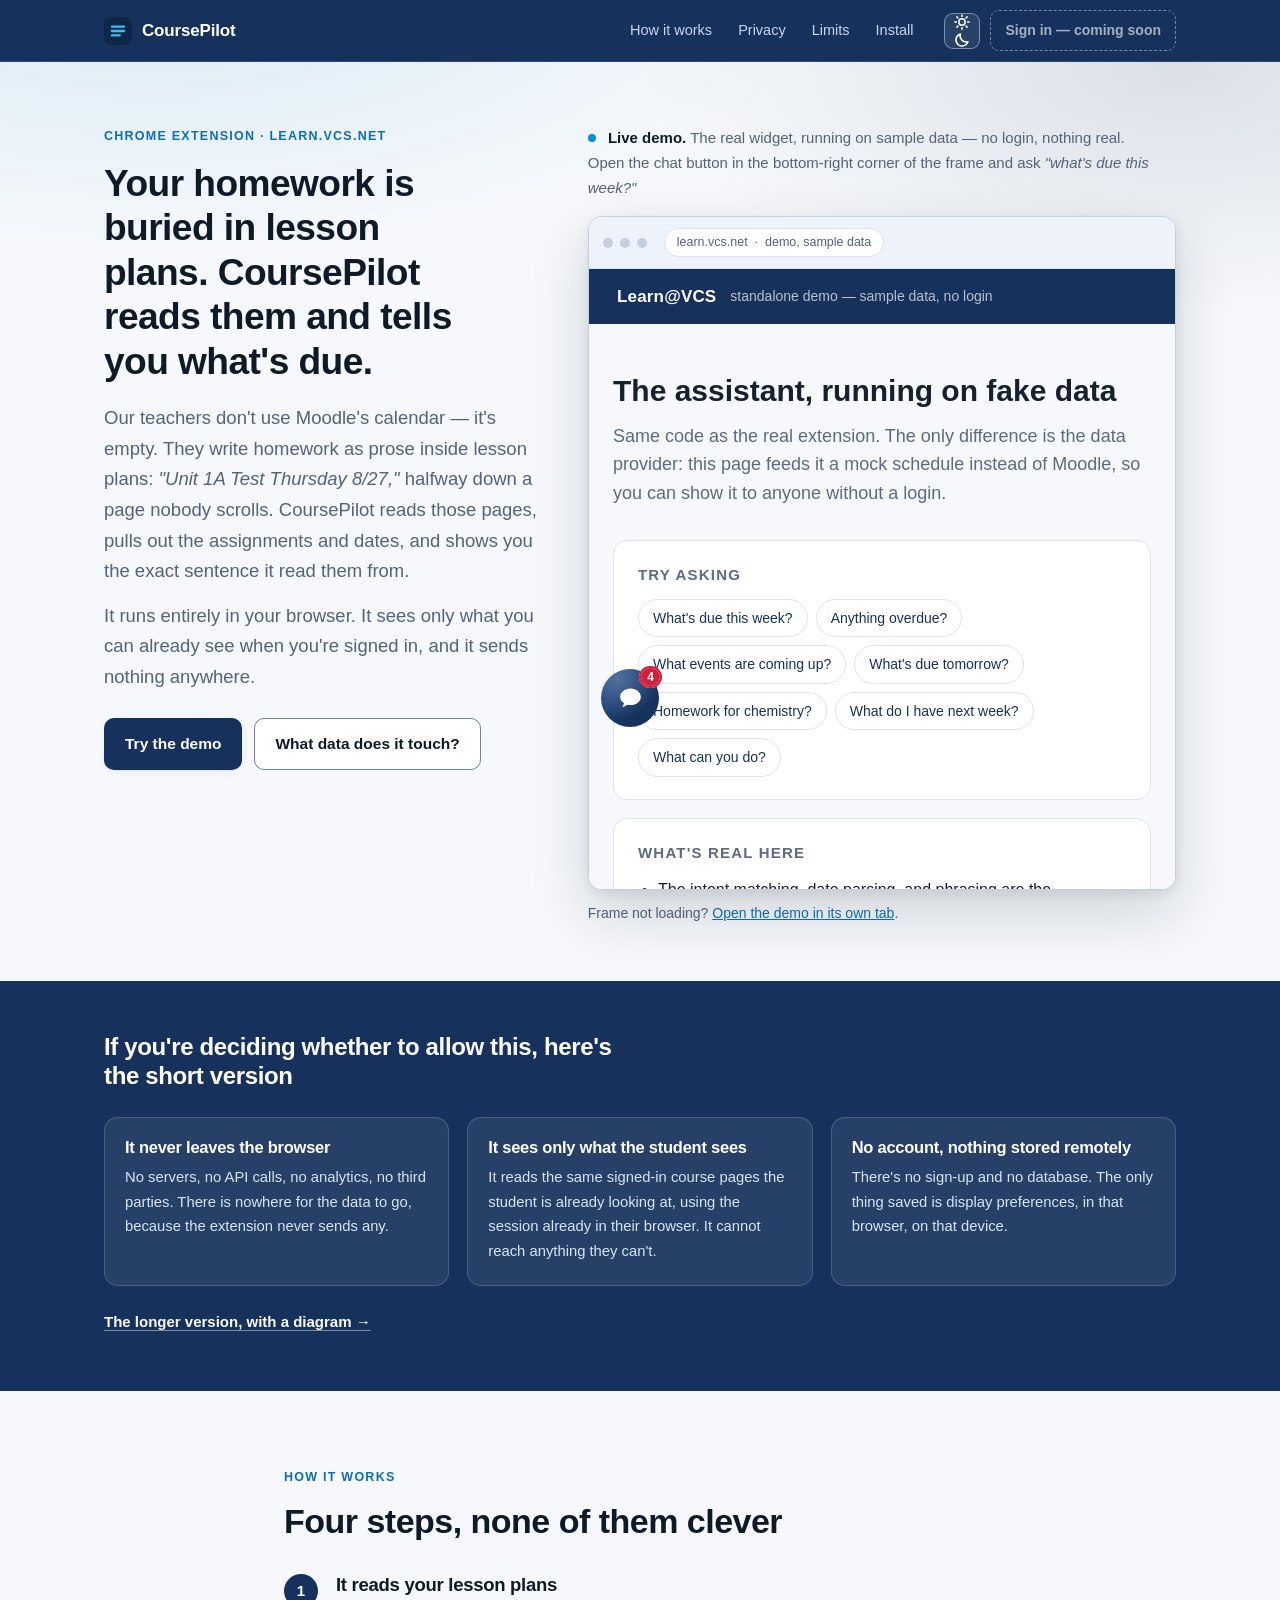
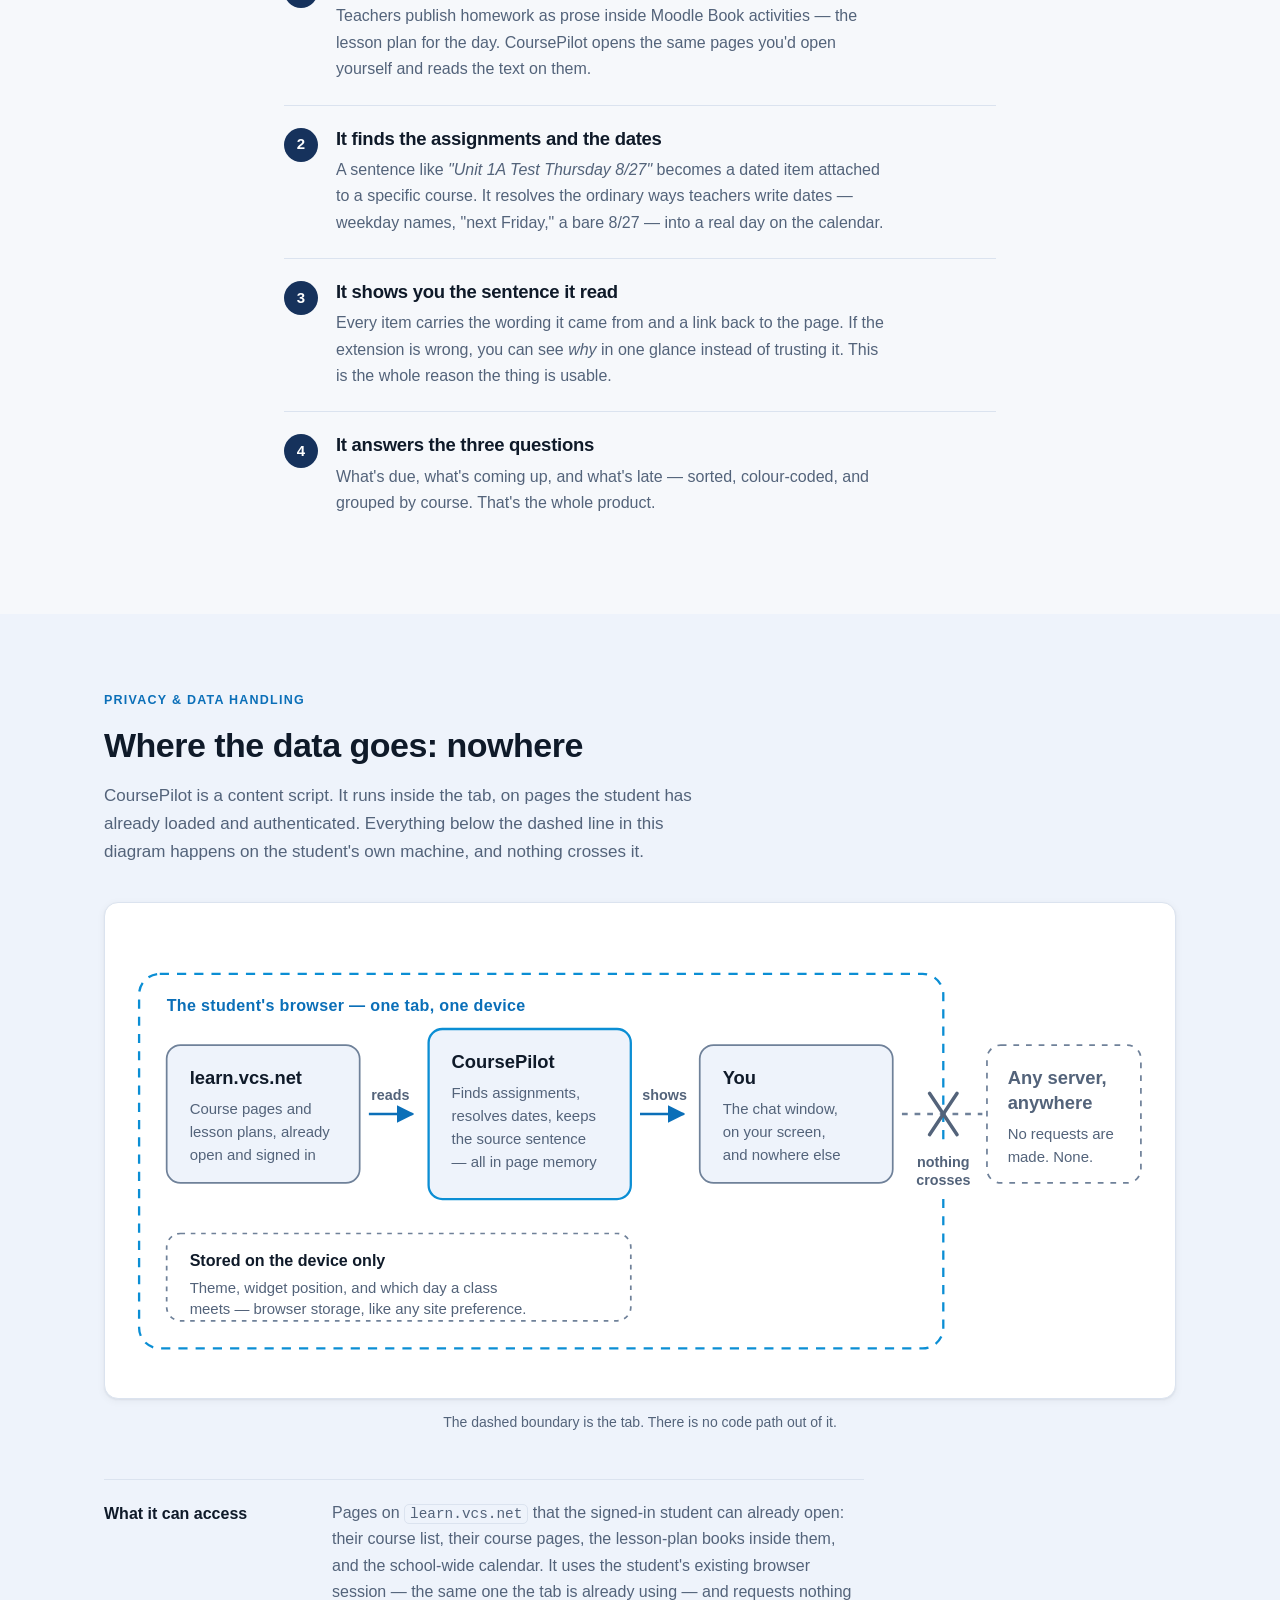
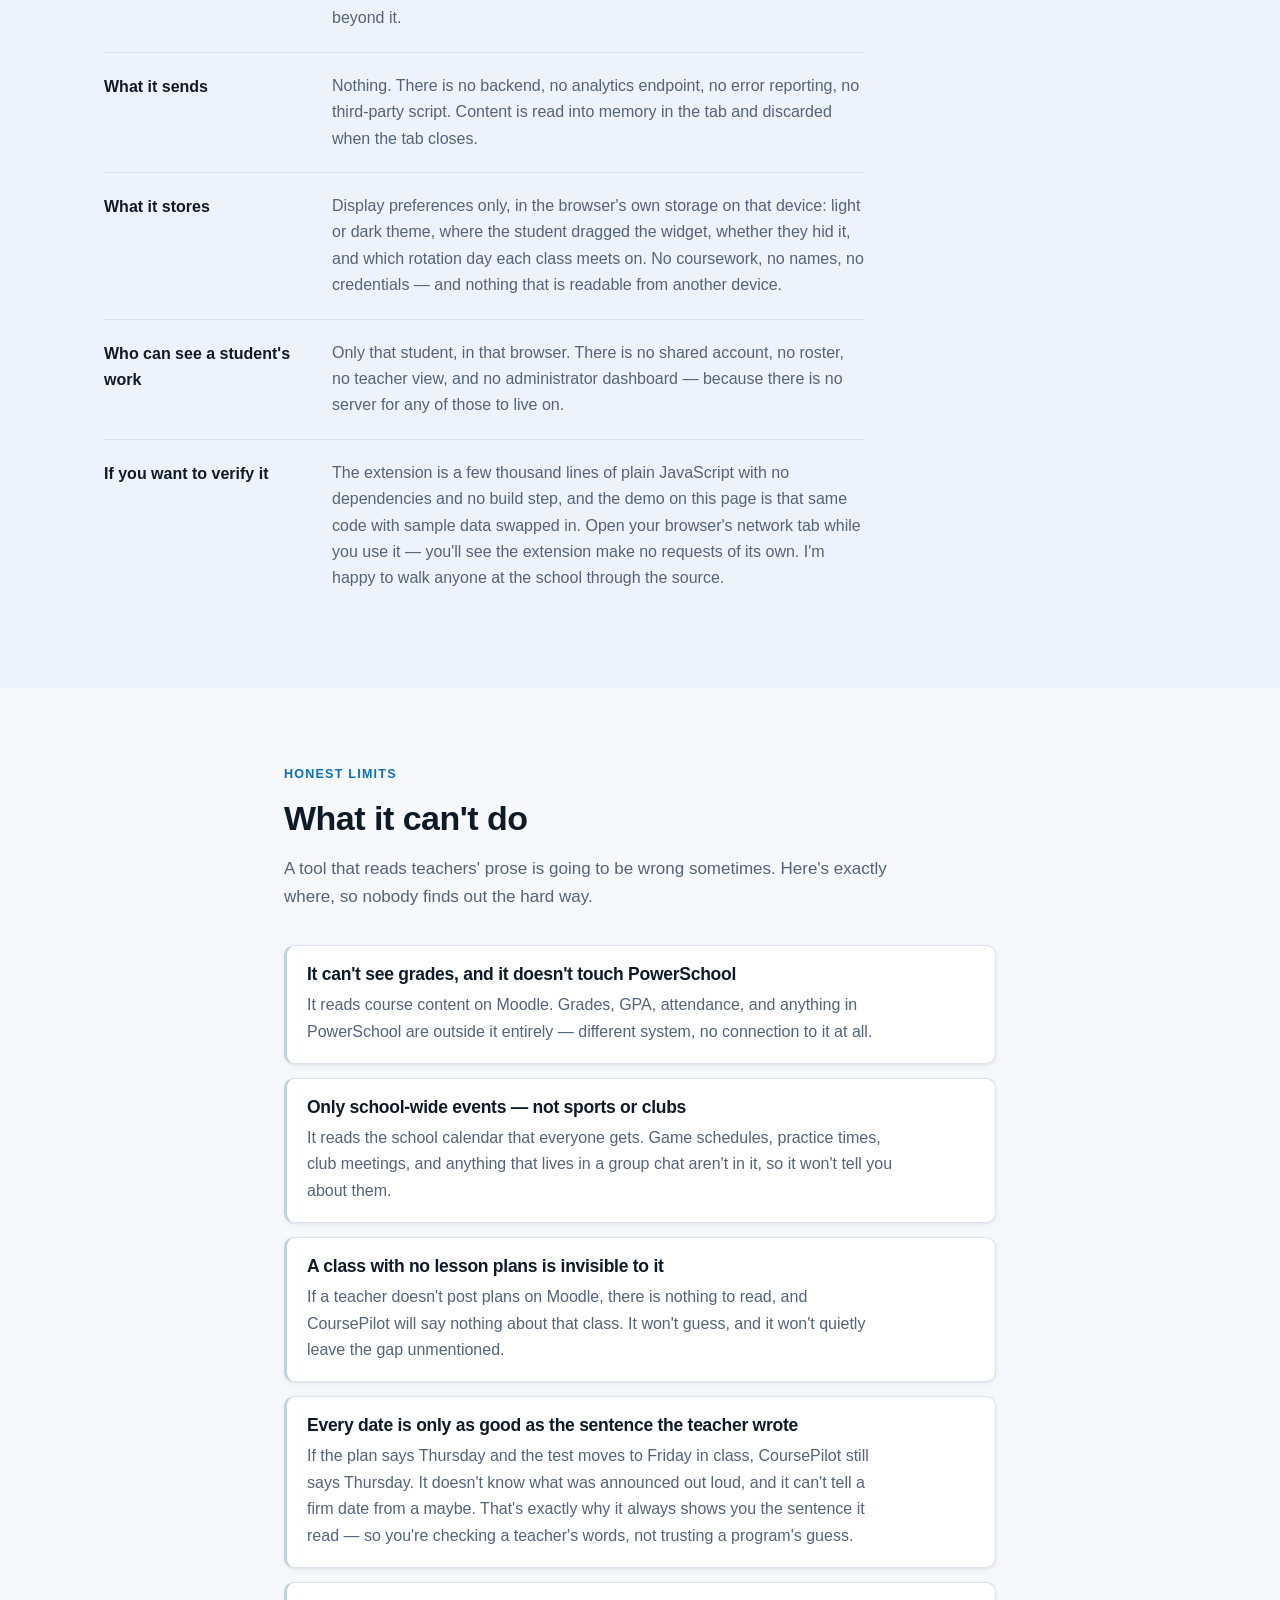
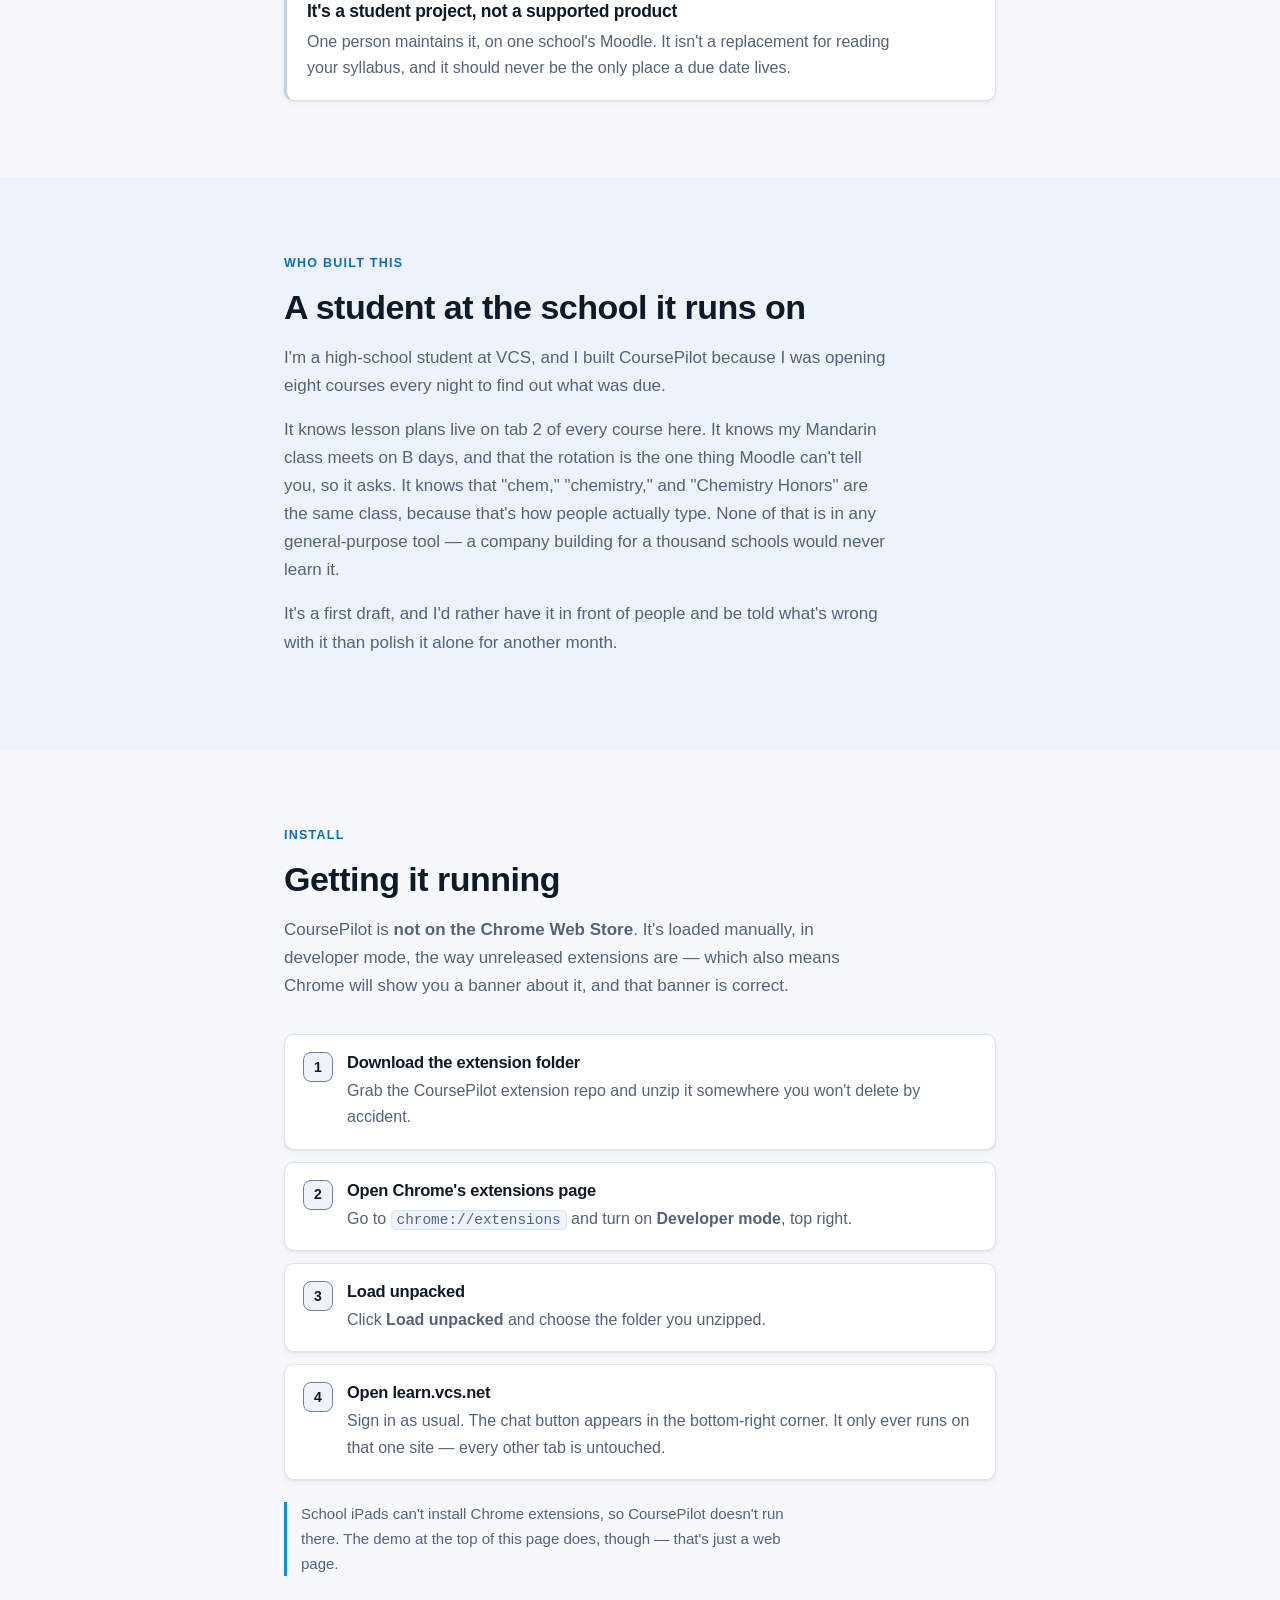
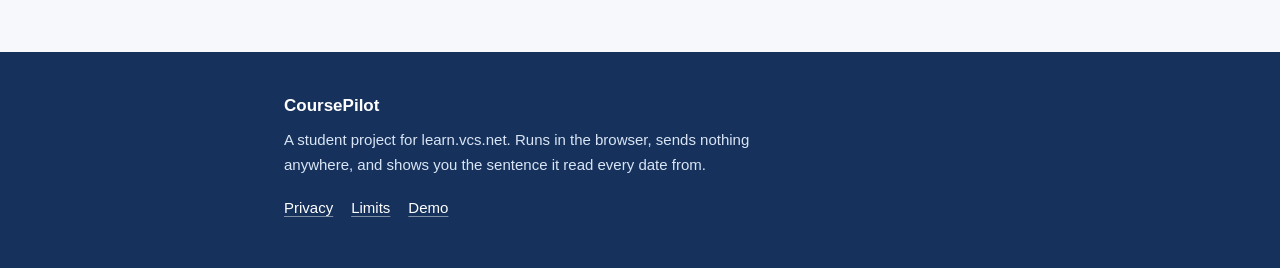
==== index.html @ cdad7131 "First draft of the CoursePilot site Single static page at the repo root so GitHub Pages serves it by" ====
<!DOCTYPE html>
<html lang="en">
<head>
<meta charset="utf-8">
<meta name="viewport" content="width=device-width, initial-scale=1">
<title>CoursePilot — what's due, read from your teachers' lesson plans</title>
<meta name="description" content="A Chrome extension that reads Moodle lesson plans on learn.vcs.net and tells you what's due, what's coming up, and what's late. Runs entirely in your browser.">
<meta name="color-scheme" content="light dark">
<link rel="stylesheet" href="styles.css">
<link rel="icon" href="data:image/svg+xml,<svg xmlns='http://www.w3.org/2000/svg' viewBox='0 0 32 32'><rect width='32' height='32' rx='7' fill='%2316325c'/><path d='M9 11h14M9 16h14M9 21h9' stroke='%230b8ed4' stroke-width='2.6' stroke-linecap='round'/></svg>">
<script>
  /* Runs before first paint: applies the saved theme so there is no flash, and
     marks the document as scripted so scroll-reveal can start hidden. Without
     JS every section is visible from the start — the reveal is decoration. */
  (function () {
    var el = document.documentElement;
    el.classList.add('js');
    try {
      var saved = localStorage.getItem('coursepilot-site:theme');
      if (saved === 'light' || saved === 'dark') el.setAttribute('data-theme', saved);

      /* The demo iframe shares this origin, so it shares this localStorage. The
         widget saves where its launcher sits the first time it mounts — and if
         it ever mounts in a frame that has not been laid out yet, it saves a
         position pinned to the wrong corner and restores it on every later
         visit. Clearing the key here means the demo always opens in its default
         corner. A visitor's demo preferences are not worth keeping; a demo that
         silently looks broken forever is worth preventing.
         (Key: see widget-prefs.js in the extension repo.) */
      localStorage.removeItem('vcs-assistant:widget');
    } catch (e) { /* private browsing: fall through to the OS preference */ }
  })();
</script>
</head>
<body>

<a class="skip-link" href="#main">Skip to content</a>

<header class="site-header">
  <div class="bar">
    <a class="wordmark" href="#main">
      <span class="wordmark-mark" aria-hidden="true">
        <svg viewBox="0 0 32 32" width="28" height="28" focusable="false"><rect width="32" height="32" rx="7" fill="#0f2647"/><path d="M9 11h14M9 16h14M9 21h9" stroke="#38bdf8" stroke-width="2.6" stroke-linecap="round"/></svg>
      </span>
      <span class="wordmark-text">CoursePilot</span>
    </a>

    <nav class="site-nav" aria-label="Sections">
      <a href="#how">How it works</a>
      <a href="#privacy">Privacy</a>
      <a href="#limits">Limits</a>
      <a href="#get">Install</a>
    </nav>

    <div class="bar-actions">
      <button type="button" id="theme-toggle" class="icon-button" aria-pressed="false">
        <span class="icon-button-glyph" aria-hidden="true">
          <svg class="glyph-sun" viewBox="0 0 24 24" width="18" height="18" fill="none" stroke="currentColor" stroke-width="2" stroke-linecap="round" focusable="false"><circle cx="12" cy="12" r="4.2"/><path d="M12 2.5v2M12 19.5v2M2.5 12h2M19.5 12h2M5.2 5.2l1.4 1.4M17.4 17.4l1.4 1.4M18.8 5.2l-1.4 1.4M6.6 17.4l-1.4 1.4"/></svg>
          <svg class="glyph-moon" viewBox="0 0 24 24" width="18" height="18" fill="none" stroke="currentColor" stroke-width="2" stroke-linecap="round" stroke-linejoin="round" focusable="false"><path d="M20 14.2A8.2 8.2 0 0 1 9.8 4a8.2 8.2 0 1 0 10.2 10.2Z"/></svg>
        </span>
        <span class="visually-hidden" id="theme-toggle-label">Switch to dark theme</span>
      </button>

      <span class="signin-wrap">
        <button type="button" class="signin" disabled aria-describedby="signin-note">Sign in — coming soon</button>
        <span class="signin-note" id="signin-note">There are no accounts. CoursePilot works without one.</span>
      </span>
    </div>
  </div>
</header>

<main id="main">

  <!-- ============================ HERO ============================ -->
  <section class="hero">
    <div class="shell hero-grid">
      <div class="hero-copy">
        <p class="eyebrow">Chrome extension · learn.vcs.net</p>
        <h1>Your homework is buried in lesson plans. CoursePilot reads them and tells you what's due.</h1>
        <p class="lede">
          Our teachers don't use Moodle's calendar — it's empty. They write homework as
          prose inside lesson plans: <em>"Unit 1A Test Thursday 8/27,"</em> halfway down a page
          nobody scrolls. CoursePilot reads those pages, pulls out the assignments and dates,
          and shows you the exact sentence it read them from.
        </p>
        <p class="lede lede-tight">
          It runs entirely in your browser. It sees only what you can already see when you're
          signed in, and it sends nothing anywhere.
        </p>
        <p class="hero-actions">
          <a class="button button-primary" href="#demo">Try the demo</a>
          <a class="button button-quiet" href="#privacy">What data does it touch?</a>
        </p>
      </div>

      <!-- ---------------------- LIVE DEMO ---------------------- -->
      <figure class="demo" id="demo">
        <figcaption class="demo-caption">
          <span class="live-dot" aria-hidden="true"></span>
          <strong>Live demo.</strong> The real widget, running on sample data — no login, nothing real.
          Open the chat button in the bottom-right corner of the frame and ask
          <em>"what's due this week?"</em>
        </figcaption>

        <div class="browser">
          <div class="browser-chrome" aria-hidden="true">
            <span class="dot"></span><span class="dot"></span><span class="dot"></span>
            <span class="browser-url">learn.vcs.net &nbsp;·&nbsp; demo, sample data</span>
          </div>
          <!-- width/height are deliberate: the widget inside measures its
               viewport the moment it mounts and remembers the answer, so the
               frame must have a real box from the very first layout. main.js
               checks afterwards that it landed correctly, and reloads the frame
               once if it did not. -->
          <iframe
            class="browser-view"
            src="demo.html"
            width="820" height="620"
            title="CoursePilot live demo — the assistant running on sample data"></iframe>
        </div>

        <p class="demo-fallback">
          Frame not loading? <a href="demo.html">Open the demo in its own tab</a>.
        </p>
      </figure>
    </div>
  </section>

  <!-- ==================== THE IT ANSWER, UP FRONT ==================== -->
  <section class="strip" aria-labelledby="strip-title">
    <div class="shell">
      <h2 class="strip-title" id="strip-title">If you're deciding whether to allow this, here's the short version</h2>
      <ul class="strip-grid">
        <li class="reveal">
          <h3>It never leaves the browser</h3>
          <p>No servers, no API calls, no analytics, no third parties. There is nowhere for the data to go, because the extension never sends any.</p>
        </li>
        <li class="reveal">
          <h3>It sees only what the student sees</h3>
          <p>It reads the same signed-in course pages the student is already looking at, using the session already in their browser. It cannot reach anything they can't.</p>
        </li>
        <li class="reveal">
          <h3>No account, nothing stored remotely</h3>
          <p>There's no sign-up and no database. The only thing saved is display preferences, in that browser, on that device.</p>
        </li>
      </ul>
      <p class="strip-more"><a href="#privacy">The longer version, with a diagram →</a></p>
    </div>
  </section>

  <!-- ========================= HOW IT WORKS ========================= -->
  <section id="how" class="section" aria-labelledby="how-title">
    <div class="shell shell-narrow">
      <p class="eyebrow">How it works</p>
      <h2 id="how-title">Four steps, none of them clever</h2>

      <ol class="steps">
        <li class="step reveal">
          <span class="step-num" aria-hidden="true">1</span>
          <div class="step-body">
            <h3>It reads your lesson plans</h3>
            <p>
              Teachers publish homework as prose inside Moodle Book activities — the lesson
              plan for the day. CoursePilot opens the same pages you'd open yourself and reads
              the text on them.
            </p>
          </div>
        </li>
        <li class="step reveal">
          <span class="step-num" aria-hidden="true">2</span>
          <div class="step-body">
            <h3>It finds the assignments and the dates</h3>
            <p>
              A sentence like <em>"Unit 1A Test Thursday 8/27"</em> becomes a dated item attached to a
              specific course. It resolves the ordinary ways teachers write dates — weekday names,
              "next Friday," a bare 8/27 — into a real day on the calendar.
            </p>
          </div>
        </li>
        <li class="step reveal">
          <span class="step-num" aria-hidden="true">3</span>
          <div class="step-body">
            <h3>It shows you the sentence it read</h3>
            <p>
              Every item carries the wording it came from and a link back to the page. If the
              extension is wrong, you can see <em>why</em> in one glance instead of trusting it.
              This is the whole reason the thing is usable.
            </p>
          </div>
        </li>
        <li class="step reveal">
          <span class="step-num" aria-hidden="true">4</span>
          <div class="step-body">
            <h3>It answers the three questions</h3>
            <p>
              What's due, what's coming up, and what's late — sorted, colour-coded, and grouped
              by course. That's the whole product.
            </p>
          </div>
        </li>
      </ol>
    </div>
  </section>

  <!-- =========================== PRIVACY =========================== -->
  <section id="privacy" class="section section-alt" aria-labelledby="privacy-title">
    <div class="shell">
      <div class="section-head shell-narrow">
        <p class="eyebrow">Privacy &amp; data handling</p>
        <h2 id="privacy-title">Where the data goes: nowhere</h2>
        <p class="section-lede">
          CoursePilot is a content script. It runs inside the tab, on pages the student has
          already loaded and authenticated. Everything below the dashed line in this diagram
          happens on the student's own machine, and nothing crosses it.
        </p>
      </div>

      <figure class="diagram-figure">
        <div class="diagram-wrap">
          <svg class="diagram diagram-wide" viewBox="0 0 900 400" role="img" aria-labelledby="diagram-title diagram-desc">
            <title id="diagram-title">Data-flow diagram: all processing happens inside the browser</title>
            <desc id="diagram-desc">
              Inside a boundary labelled "the student's browser," three boxes connect left to
              right: the signed-in Moodle page at learn.vcs.net, then CoursePilot reading and
              parsing it, then the answer displayed on screen. A separate box outside the
              boundary, labelled "any server, anywhere," is unreachable — the arrow toward it is
              blocked where it would cross the boundary.
            </desc>

            <!-- the browser boundary: nothing crosses this -->
            <rect class="d-boundary" x="14" y="46" width="700" height="326" rx="18"/>
            <text class="d-boundary-label" x="38" y="78">The student's browser — one tab, one device</text>

            <!-- 1. the Moodle page -->
            <rect class="d-box" x="38" y="108" width="168" height="120" rx="12"/>
            <text class="d-box-title" x="58" y="142">learn.vcs.net</text>
            <text class="d-box-sub" x="58" y="168">Course pages and</text>
            <text class="d-box-sub" x="58" y="188">lesson plans, already</text>
            <text class="d-box-sub" x="58" y="208">open and signed in</text>

            <path class="d-arrow" d="M214 168 H 252" marker-end="url(#cp-arrow)"/>
            <text class="d-edge" x="216" y="156">reads</text>

            <!-- 2. the extension -->
            <rect class="d-box d-box-accent" x="266" y="94" width="176" height="148" rx="12"/>
            <text class="d-box-title" x="286" y="128">CoursePilot</text>
            <text class="d-box-sub" x="286" y="154">Finds assignments,</text>
            <text class="d-box-sub" x="286" y="174">resolves dates, keeps</text>
            <text class="d-box-sub" x="286" y="194">the source sentence</text>
            <text class="d-box-sub" x="286" y="214">— all in page memory</text>

            <path class="d-arrow" d="M450 168 H 488" marker-end="url(#cp-arrow)"/>
            <text class="d-edge" x="452" y="156">shows</text>

            <!-- 3. the student -->
            <rect class="d-box" x="502" y="108" width="168" height="120" rx="12"/>
            <text class="d-box-title" x="522" y="142">You</text>
            <text class="d-box-sub" x="522" y="168">The chat window,</text>
            <text class="d-box-sub" x="522" y="188">on your screen,</text>
            <text class="d-box-sub" x="522" y="208">and nowhere else</text>

            <!-- what is kept, and where -->
            <rect class="d-note" x="38" y="272" width="404" height="76" rx="12"/>
            <text class="d-note-title" x="58" y="300">Stored on the device only</text>
            <text class="d-box-sub" x="58" y="324">Theme, widget position, and which day a class</text>
            <text class="d-box-sub" x="58" y="342">meets — browser storage, like any site preference.</text>

            <!-- the crossing that never happens -->
            <path class="d-arrow-dead" d="M678 168 H 748"/>
            <g class="d-block">
              <line x1="702" y1="150" x2="726" y2="186"/>
              <line x1="726" y1="150" x2="702" y2="186"/>
            </g>
            <!-- a plate so the label is not read through the boundary line -->
            <rect class="d-label-plate" x="678" y="196" width="72" height="42" rx="7"/>
            <text class="d-edge d-edge-dead" x="714" y="214" text-anchor="middle">nothing</text>
            <text class="d-edge d-edge-dead" x="714" y="230" text-anchor="middle">crosses</text>

            <!-- 4. the server that does not exist -->
            <rect class="d-box d-box-ghost" x="752" y="108" width="134" height="120" rx="12"/>
            <text class="d-box-title d-ghost-text" x="770" y="142">Any server,</text>
            <text class="d-box-title d-ghost-text" x="770" y="164">anywhere</text>
            <text class="d-box-sub d-ghost-text" x="770" y="190">No requests are</text>
            <text class="d-box-sub d-ghost-text" x="770" y="210">made. None.</text>

            <defs>
              <marker id="cp-arrow" viewBox="0 0 10 10" refX="9" refY="5" markerWidth="7" markerHeight="7" orient="auto-start-reverse">
                <path class="d-arrowhead" d="M0 0 L10 5 L0 10 z"/>
              </marker>
            </defs>
          </svg>

          <!-- Same picture, stacked, for narrow screens. A diagram that has to
               be scrolled sideways is a diagram whose point ("nothing crosses")
               is off the edge of the phone, which defeats the whole section. -->
          <svg class="diagram diagram-tall" viewBox="0 0 380 660" role="img" aria-labelledby="diagram-t-title diagram-t-desc">
            <title id="diagram-t-title">Data-flow diagram: all processing happens inside the browser</title>
            <desc id="diagram-t-desc">
              Inside a boundary labelled "the student's browser," three boxes stack top to
              bottom: the signed-in Moodle page at learn.vcs.net, then CoursePilot reading and
              parsing it, then the answer displayed on screen. A separate box below the
              boundary, labelled "any server, anywhere," is unreachable — the arrow toward it is
              blocked where it would cross the boundary.
            </desc>

            <rect class="d-boundary" x="8" y="30" width="364" height="486" rx="18"/>
            <text class="d-boundary-label d-boundary-label-sm" x="26" y="54">The student's browser — one tab, one device</text>

            <rect class="d-box" x="26" y="72" width="328" height="86" rx="12"/>
            <text class="d-box-title" x="44" y="100">learn.vcs.net</text>
            <text class="d-box-sub" x="44" y="122">Course pages and lesson plans,</text>
            <text class="d-box-sub" x="44" y="140">already open and signed in</text>

            <path class="d-arrow" d="M190 158 V 182" marker-end="url(#cp-arrow-t)"/>
            <text class="d-edge" x="202" y="177">reads</text>

            <rect class="d-box d-box-accent" x="26" y="190" width="328" height="104" rx="12"/>
            <text class="d-box-title" x="44" y="218">CoursePilot</text>
            <text class="d-box-sub" x="44" y="240">Finds assignments, resolves dates,</text>
            <text class="d-box-sub" x="44" y="258">keeps the source sentence</text>
            <text class="d-box-sub" x="44" y="276">— all in page memory</text>

            <path class="d-arrow" d="M190 294 V 318" marker-end="url(#cp-arrow-t)"/>
            <text class="d-edge" x="202" y="313">shows</text>

            <rect class="d-box" x="26" y="326" width="328" height="86" rx="12"/>
            <text class="d-box-title" x="44" y="354">You</text>
            <text class="d-box-sub" x="44" y="376">The chat window, on your screen,</text>
            <text class="d-box-sub" x="44" y="394">and nowhere else</text>

            <rect class="d-note" x="26" y="424" width="328" height="76" rx="12"/>
            <text class="d-note-title" x="44" y="450">Stored on the device only</text>
            <text class="d-box-sub" x="44" y="472">Theme, widget position, and which day a</text>
            <text class="d-box-sub" x="44" y="490">class meets — browser storage only.</text>

            <path class="d-arrow-dead" d="M190 516 V 556"/>
            <g class="d-block">
              <line x1="176" y1="520" x2="204" y2="548"/>
              <line x1="204" y1="520" x2="176" y2="548"/>
            </g>
            <rect class="d-label-plate" x="208" y="514" width="70" height="40" rx="7"/>
            <text class="d-edge d-edge-dead" x="216" y="530">nothing</text>
            <text class="d-edge d-edge-dead" x="216" y="546">crosses</text>

            <rect class="d-box d-box-ghost" x="26" y="566" width="328" height="76" rx="12"/>
            <text class="d-box-title d-ghost-text" x="44" y="594">Any server, anywhere</text>
            <text class="d-box-sub d-ghost-text" x="44" y="616">No requests are made. None.</text>

            <defs>
              <marker id="cp-arrow-t" viewBox="0 0 10 10" refX="9" refY="5" markerWidth="7" markerHeight="7" orient="auto-start-reverse">
                <path class="d-arrowhead" d="M0 0 L10 5 L0 10 z"/>
              </marker>
            </defs>
          </svg>
        </div>
        <figcaption>The dashed boundary is the tab. There is no code path out of it.</figcaption>
      </figure>

      <div class="facts shell-narrow">
        <dl class="fact-list">
          <div class="fact reveal">
            <dt>What it can access</dt>
            <dd>
              Pages on <code>learn.vcs.net</code> that the signed-in student can already open:
              their course list, their course pages, the lesson-plan books inside them, and the
              school-wide calendar. It uses the student's existing browser session — the same one
              the tab is already using — and requests nothing beyond it.
            </dd>
          </div>
          <div class="fact reveal">
            <dt>What it sends</dt>
            <dd>
              Nothing. There is no backend, no analytics endpoint, no error reporting, no
              third-party script. Content is read into memory in the tab and discarded when the
              tab closes.
            </dd>
          </div>
          <div class="fact reveal">
            <dt>What it stores</dt>
            <dd>
              Display preferences only, in the browser's own storage on that device: light or dark
              theme, where the student dragged the widget, whether they hid it, and which rotation
              day each class meets on. No coursework, no names, no credentials — and nothing that
              is readable from another device.
            </dd>
          </div>
          <div class="fact reveal">
            <dt>Who can see a student's work</dt>
            <dd>
              Only that student, in that browser. There is no shared account, no roster, no
              teacher view, and no administrator dashboard — because there is no server for any of
              those to live on.
            </dd>
          </div>
          <div class="fact reveal">
            <dt>If you want to verify it</dt>
            <dd>
              The extension is a few thousand lines of plain JavaScript with no dependencies and no
              build step, and the demo on this page is that same code with sample data swapped in.
              Open your browser's network tab while you use it — you'll see the extension make no
              requests of its own. I'm happy to walk anyone at the school through the source.
            </dd>
          </div>
        </dl>
      </div>
    </div>
  </section>

  <!-- ======================== WHAT IT CAN'T DO ======================== -->
  <section id="limits" class="section" aria-labelledby="limits-title">
    <div class="shell shell-narrow">
      <p class="eyebrow">Honest limits</p>
      <h2 id="limits-title">What it can't do</h2>
      <p class="section-lede">
        A tool that reads teachers' prose is going to be wrong sometimes. Here's exactly where,
        so nobody finds out the hard way.
      </p>

      <ul class="limits">
        <li class="reveal">
          <h3>It can't see grades, and it doesn't touch PowerSchool</h3>
          <p>
            It reads course content on Moodle. Grades, GPA, attendance, and anything in
            PowerSchool are outside it entirely — different system, no connection to it at all.
          </p>
        </li>
        <li class="reveal">
          <h3>Only school-wide events — not sports or clubs</h3>
          <p>
            It reads the school calendar that everyone gets. Game schedules, practice times, club
            meetings, and anything that lives in a group chat aren't in it, so it won't tell you
            about them.
          </p>
        </li>
        <li class="reveal">
          <h3>A class with no lesson plans is invisible to it</h3>
          <p>
            If a teacher doesn't post plans on Moodle, there is nothing to read, and CoursePilot
            will say nothing about that class. It won't guess, and it won't quietly leave the gap
            unmentioned.
          </p>
        </li>
        <li class="reveal limits-key">
          <h3>Every date is only as good as the sentence the teacher wrote</h3>
          <p>
            If the plan says Thursday and the test moves to Friday in class, CoursePilot still says
            Thursday. It doesn't know what was announced out loud, and it can't tell a firm date
            from a maybe. That's exactly why it always shows you the sentence it read — so you're
            checking a teacher's words, not trusting a program's guess.
          </p>
        </li>
        <li class="reveal">
          <h3>It's a student project, not a supported product</h3>
          <p>
            One person maintains it, on one school's Moodle. It isn't a replacement for reading
            your syllabus, and it should never be the only place a due date lives.
          </p>
        </li>
      </ul>
    </div>
  </section>

  <!-- ======================== BUILT BY A STUDENT ======================== -->
  <section id="who" class="section section-alt" aria-labelledby="who-title">
    <div class="shell shell-narrow">
      <p class="eyebrow">Who built this</p>
      <h2 id="who-title">A student at the school it runs on</h2>
      <p class="who-body">
        I'm a high-school student at VCS, and I built CoursePilot because I was opening eight
        courses every night to find out what was due.
      </p>
      <p class="who-body">
        It knows lesson plans live on tab 2 of every course here. It knows my Mandarin class meets
        on B days, and that the rotation is the one thing Moodle can't tell you, so it asks. It
        knows that "chem," "chemistry," and "Chemistry Honors" are the same class, because that's
        how people actually type. None of that is in any general-purpose tool — a company building
        for a thousand schools would never learn it.
      </p>
      <p class="who-body">
        It's a first draft, and I'd rather have it in front of people and be told what's wrong with
        it than polish it alone for another month.
      </p>
    </div>
  </section>

  <!-- ============================= GET IT ============================= -->
  <section id="get" class="section" aria-labelledby="get-title">
    <div class="shell shell-narrow">
      <p class="eyebrow">Install</p>
      <h2 id="get-title">Getting it running</h2>
      <p class="section-lede">
        CoursePilot is <strong>not on the Chrome Web Store</strong>. It's loaded manually, in
        developer mode, the way unreleased extensions are — which also means Chrome will show you a
        banner about it, and that banner is correct.
      </p>

      <ol class="install">
        <li class="reveal">
          <h3>Download the extension folder</h3>
          <!-- TODO: point this at the real extension repo once it's public. -->
          <p>Grab the CoursePilot extension repo and unzip it somewhere you won't delete by accident.</p>
        </li>
        <li class="reveal">
          <h3>Open Chrome's extensions page</h3>
          <p>Go to <code>chrome://extensions</code> and turn on <strong>Developer mode</strong>, top right.</p>
        </li>
        <li class="reveal">
          <h3>Load unpacked</h3>
          <p>Click <strong>Load unpacked</strong> and choose the folder you unzipped.</p>
        </li>
        <li class="reveal">
          <h3>Open learn.vcs.net</h3>
          <p>
            Sign in as usual. The chat button appears in the bottom-right corner. It only ever runs
            on that one site — every other tab is untouched.
          </p>
        </li>
      </ol>

      <p class="install-note">
        School iPads can't install Chrome extensions, so CoursePilot doesn't run there. The demo at
        the top of this page does, though — that's just a web page.
      </p>
    </div>
  </section>

</main>

<footer class="site-footer">
  <div class="shell shell-narrow">
    <p class="footer-brand">CoursePilot</p>
    <p>
      A student project for learn.vcs.net. Runs in the browser, sends nothing anywhere, and shows
      you the sentence it read every date from.
    </p>
    <p class="footer-links">
      <a href="#privacy">Privacy</a>
      <a href="#limits">Limits</a>
      <a href="demo.html">Demo</a>
    </p>
  </div>
</footer>

<script src="main.js"></script>
</body>
</html>
---- styles.css ----
/* ==========================================================================
   CoursePilot — site styles

   The palette is lifted from the extension itself (src/styles.js) so the site
   and the widget in the demo frame read as one product. If you change a colour
   in the extension, change it here too.

   Light is the base :root block. Dark is defined twice, deliberately:
     - @media (prefers-color-scheme: dark) with :root:not([data-theme="light"])
       covers visitors who never touch the toggle;
     - :root[data-theme="dark"] covers the explicit choice and beats the media
       query in both directions.
   Every colour has a value in the base block, so nothing is defined only
   inside a media query.
   ========================================================================== */

:root {
  /* surfaces */
  --bg: #f6f8fb;
  --surface: #ffffff;
  --surface-2: #eef3fb;
  --border: #dbe3ef;
  --border-strong: #c3d0e2;
  --ui-edge: #6f8199;        /* boundaries that must clear 3:1 as UI */

  /* ink */
  --text: #0f1a29;
  --muted: #53637a;

  /* brand */
  --brand: #16325c;          /* header + deep fills, identical in both themes */
  --brand-2: #24508f;
  --accent: #0b8ed4;         /* fills, rules, dots — never small text */
  --accent-ink: #0b6fb8;     /* accent used AS text; must clear 4.5:1 */
  --on-brand: #ffffff;
  --on-brand-muted: #c5d6ef; /* nav links on the navy bar */

  --focus: #0b6fb8;
  --shadow-1: 0 1px 2px rgba(15, 26, 41, .06), 0 2px 8px rgba(15, 26, 41, .05);
  --shadow-2: 0 8px 24px rgba(15, 26, 41, .10), 0 2px 6px rgba(15, 26, 41, .06);
  --shadow-3: 0 24px 60px rgba(15, 26, 41, .16), 0 4px 12px rgba(15, 26, 41, .08);

  --radius: 14px;
  --radius-sm: 10px;
  --shell: 1120px;
  --shell-narrow: 760px;
}

@media (prefers-color-scheme: dark) {
  :root:not([data-theme="light"]) {
    --bg: #0f1621;
    --surface: #18212f;
    --surface-2: #1d2839;
    --border: #2b3849;
    --border-strong: #3b4a5f;
    --ui-edge: #6b7f9b;

    --text: #e9f0f9;
    --muted: #a2b4ca;

    --brand: #16325c;
    --brand-2: #25539a;
    --accent: #38bdf8;
    --accent-ink: #7cc5f8;
    --on-brand: #ffffff;
    --on-brand-muted: #c5d6ef;

    --focus: #5cc2ff;
    --shadow-1: 0 1px 2px rgba(0, 0, 0, .34), 0 2px 8px rgba(0, 0, 0, .28);
    --shadow-2: 0 8px 24px rgba(0, 0, 0, .44), 0 2px 6px rgba(0, 0, 0, .34);
    --shadow-3: 0 24px 60px rgba(0, 0, 0, .58), 0 4px 12px rgba(0, 0, 0, .40);
  }
}

:root[data-theme="dark"] {
  --bg: #0f1621;
  --surface: #18212f;
  --surface-2: #1d2839;
  --border: #2b3849;
  --border-strong: #3b4a5f;
  --ui-edge: #6b7f9b;

  --text: #e9f0f9;
  --muted: #a2b4ca;

  --brand: #16325c;
  --brand-2: #25539a;
  --accent: #38bdf8;
  --accent-ink: #7cc5f8;
  --on-brand: #ffffff;
  --on-brand-muted: #c5d6ef;

  --focus: #5cc2ff;
  --shadow-1: 0 1px 2px rgba(0, 0, 0, .34), 0 2px 8px rgba(0, 0, 0, .28);
  --shadow-2: 0 8px 24px rgba(0, 0, 0, .44), 0 2px 6px rgba(0, 0, 0, .34);
  --shadow-3: 0 24px 60px rgba(0, 0, 0, .58), 0 4px 12px rgba(0, 0, 0, .40);
}

/* --------------------------------------------------------------------------
   Base
   -------------------------------------------------------------------------- */

* { box-sizing: border-box; }

html {
  scroll-behavior: smooth;
  scroll-padding-top: 84px; /* the sticky header must not cover anchor targets */
  -webkit-text-size-adjust: 100%;
}

body {
  margin: 0;
  background: var(--bg);
  color: var(--text);
  font: 16px/1.65 -apple-system, BlinkMacSystemFont, "Segoe UI", Roboto, Helvetica, Arial, sans-serif;
  -webkit-font-smoothing: antialiased;
}

h1, h2, h3 { line-height: 1.2; letter-spacing: -0.015em; margin: 0; }
p { margin: 0; }
em { font-style: italic; }

a { color: var(--accent-ink); }
a:hover { color: var(--text); }

code {
  font-family: ui-monospace, SFMono-Regular, Menlo, Consolas, monospace;
  font-size: .9em;
  background: var(--surface-2);
  border: 1px solid var(--border);
  border-radius: 5px;
  padding: 1px 5px;
}

:focus-visible {
  outline: 3px solid var(--focus);
  outline-offset: 2px;
  border-radius: 4px;
}

/* On the navy surfaces the accent focus ring only reaches 2.4:1, so it is
   white there instead — the same thing the extension's own header does. */
.site-header :focus-visible,
.strip :focus-visible,
.site-footer :focus-visible {
  outline-color: #ffffff;
}

.visually-hidden {
  position: absolute;
  width: 1px; height: 1px;
  margin: -1px; padding: 0;
  overflow: hidden;
  clip: rect(0 0 0 0);
  clip-path: inset(50%);
  white-space: nowrap;
}

.skip-link {
  position: absolute;
  left: 12px; top: -60px;
  z-index: 60;
  background: var(--surface);
  color: var(--text);
  border: 1px solid var(--border-strong);
  border-radius: 8px;
  padding: 10px 16px;
  font-weight: 600;
  text-decoration: none;
  transition: top .15s ease;
}
.skip-link:focus { top: 12px; }

.shell {
  width: 100%;
  max-width: var(--shell);
  margin: 0 auto;
  padding: 0 24px;
}
.shell-narrow { max-width: var(--shell-narrow); }

/* --------------------------------------------------------------------------
   Header
   -------------------------------------------------------------------------- */

.site-header {
  position: sticky;
  top: 0;
  z-index: 40;
  background: var(--brand);
  color: var(--on-brand);
  border-bottom: 1px solid rgba(255, 255, 255, .10);
}

.bar {
  max-width: var(--shell);
  margin: 0 auto;
  padding: 10px 24px;
  display: flex;
  align-items: center;
  gap: 20px;
}

.wordmark {
  display: inline-flex;
  align-items: center;
  gap: 10px;
  color: var(--on-brand);
  text-decoration: none;
  font-weight: 700;
  font-size: 17px;
  letter-spacing: -0.01em;
  flex: 0 0 auto;
}
.wordmark:hover { color: var(--on-brand); }
.wordmark-mark { display: inline-flex; }
.wordmark-mark svg { display: block; border-radius: 7px; }

.site-nav {
  display: flex;
  gap: 4px;
  margin-left: auto;
  flex-wrap: wrap;
}
.site-nav a {
  color: var(--on-brand-muted);
  text-decoration: none;
  font-size: 14.5px;
  font-weight: 500;
  padding: 7px 11px;
  border-radius: 8px;
  transition: background-color .15s ease, color .15s ease;
}
.site-nav a:hover {
  color: var(--on-brand);
  background: rgba(255, 255, 255, .12);
}

.bar-actions { display: flex; align-items: center; gap: 10px; flex: 0 0 auto; }

.icon-button {
  display: inline-flex;
  align-items: center;
  justify-content: center;
  width: 36px; height: 36px;
  border-radius: 9px;
  border: 1px solid rgba(255, 255, 255, .42);
  background: rgba(255, 255, 255, .08);
  color: var(--on-brand);
  cursor: pointer;
  transition: background-color .15s ease, transform .15s ease;
}
.icon-button:hover { background: rgba(255, 255, 255, .18); }
.icon-button:active { transform: scale(.94); }
.icon-button svg { display: block; }
.glyph-moon { display: none; }
:root[data-theme="dark"] .glyph-sun { display: none; }
:root[data-theme="dark"] .glyph-moon { display: block; }
@media (prefers-color-scheme: dark) {
  :root:not([data-theme="light"]) .glyph-sun { display: none; }
  :root:not([data-theme="light"]) .glyph-moon { display: block; }
  :root[data-theme="light"] .glyph-sun { display: block; }
  :root[data-theme="light"] .glyph-moon { display: none; }
}

/* The placeholder. Visibly disabled on purpose: there is no auth to build. */
.signin-wrap { position: relative; display: inline-flex; }
.signin {
  font: inherit;
  font-size: 14px;
  font-weight: 600;
  padding: 8px 14px;
  border-radius: 9px;
  border: 1px dashed rgba(255, 255, 255, .42);
  background: transparent;
  color: rgba(255, 255, 255, .62);
  cursor: not-allowed;
  white-space: nowrap;
}
.signin-note {
  position: absolute;
  top: calc(100% + 8px);
  right: 0;
  width: max-content;
  max-width: 220px;
  background: var(--surface);
  color: var(--text);
  border: 1px solid var(--border-strong);
  border-radius: 8px;
  box-shadow: var(--shadow-2);
  padding: 8px 11px;
  font-size: 13px;
  line-height: 1.45;
  opacity: 0;
  visibility: hidden;
  transform: translateY(-4px);
  transition: opacity .15s ease, transform .15s ease, visibility .15s;
}
.signin:hover + .signin-note,
.signin:focus-visible + .signin-note,
.signin-wrap:hover .signin-note {
  opacity: 1;
  visibility: visible;
  transform: translateY(0);
}

@media (max-width: 900px) {
  .site-nav { display: none; }
  .bar-actions { margin-left: auto; }
}
@media (max-width: 460px) {
  .signin { font-size: 13px; padding: 8px 10px; }
  .wordmark-text { font-size: 16px; }
}

/* --------------------------------------------------------------------------
   Hero
   -------------------------------------------------------------------------- */

.hero {
  position: relative;
  padding: 64px 0 56px;
  background:
    radial-gradient(1100px 460px at 12% -10%, rgba(11, 142, 212, .13), transparent 62%),
    radial-gradient(900px 420px at 92% 0%, rgba(22, 50, 92, .12), transparent 60%);
}

.eyebrow {
  font-size: 12.5px;
  font-weight: 700;
  letter-spacing: .10em;
  text-transform: uppercase;
  color: var(--accent-ink);
  margin-bottom: 14px;
}

.hero h1 {
  font-size: clamp(29px, 4.2vw, 44px);
  max-width: 20ch;
  margin-bottom: 20px;
  text-wrap: balance;
}
.hero-copy { max-width: 720px; }

/* Wide screens put the demo beside the pitch instead of below it, so the
   widget's launcher is on screen without scrolling. */
@media (min-width: 1080px) {
  .hero-grid {
    display: grid;
    grid-template-columns: minmax(0, 0.86fr) minmax(0, 1.14fr);
    gap: 40px;
    align-items: start;
  }
  .hero h1 { font-size: clamp(30px, 2.9vw, 39px); max-width: 18ch; }
  .lede { font-size: 16.5px; }
  .hero-actions { margin-bottom: 0; }
  .demo-caption { font-size: 14.5px; }
}

.lede {
  font-size: clamp(16.5px, 1.6vw, 18.5px);
  color: var(--muted);
  max-width: 62ch;
  margin-bottom: 14px;
}
.lede-tight { margin-bottom: 26px; }

.hero-actions { display: flex; flex-wrap: wrap; gap: 12px; margin-bottom: 44px; }

.button {
  display: inline-flex;
  align-items: center;
  gap: 8px;
  font-size: 15.5px;
  font-weight: 600;
  text-decoration: none;
  padding: 12px 20px;
  border-radius: 10px;
  border: 1px solid transparent;
  transition: transform .15s ease, box-shadow .15s ease, background-color .15s ease;
}
.button-primary {
  background: var(--brand);
  color: #ffffff;
  box-shadow: var(--shadow-1);
}
.button-primary:hover {
  background: var(--brand-2);
  color: #ffffff;
  transform: translateY(-1px);
  box-shadow: var(--shadow-2);
}
.button-quiet {
  background: var(--surface);
  color: var(--text);
  border-color: var(--ui-edge);
}
.button-quiet:hover {
  color: var(--text);
  border-color: var(--accent);
  transform: translateY(-1px);
  box-shadow: var(--shadow-1);
}

/* ---- the demo frame ---- */

.demo { margin: 0; }

.demo-caption {
  display: block;
  color: var(--muted);
  font-size: 15px;
  max-width: 68ch;
  margin-bottom: 16px;
}
.demo-caption strong { color: var(--text); }

.live-dot {
  display: inline-block;
  width: 8px; height: 8px;
  border-radius: 50%;
  background: var(--accent);
  margin-right: 8px;
  vertical-align: 1px;
  box-shadow: 0 0 0 0 rgba(11, 142, 212, .55);
  animation: pulse 2.4s ease-out infinite;
}
@keyframes pulse {
  0%   { box-shadow: 0 0 0 0 rgba(11, 142, 212, .5); }
  70%  { box-shadow: 0 0 0 9px rgba(11, 142, 212, 0); }
  100% { box-shadow: 0 0 0 0 rgba(11, 142, 212, 0); }
}

.browser {
  position: relative;
  border: 1px solid var(--border-strong);
  border-radius: var(--radius);
  overflow: hidden;
  background: var(--surface);
  box-shadow: var(--shadow-3);
}

.browser-chrome {
  display: flex;
  align-items: center;
  gap: 7px;
  padding: 11px 14px;
  background: var(--surface-2);
  border-bottom: 1px solid var(--border);
}
.browser-chrome .dot {
  width: 10px; height: 10px;
  border-radius: 50%;
  background: var(--border-strong);
}
.browser-url {
  margin-left: 10px;
  font-size: 12.5px;
  color: var(--muted);
  background: var(--surface);
  border: 1px solid var(--border);
  border-radius: 999px;
  padding: 3px 12px;
  overflow: hidden;
  text-overflow: ellipsis;
  white-space: nowrap;
}

.browser-view {
  display: block;
  width: 100%;
  height: 620px;
  border: 0;
  background: #f6f8fb; /* the demo page's own background, so no flash */
}
@media (max-width: 760px) { .browser-view { height: 540px; } }
@media (max-width: 480px) { .browser-view { height: 470px; } }

.demo-fallback {
  margin-top: 12px;
  font-size: 14px;
  color: var(--muted);
}

/* --------------------------------------------------------------------------
   The IT strip
   -------------------------------------------------------------------------- */

.strip {
  padding: 52px 0 56px;
  background: var(--brand);
  color: #ffffff;
}
.strip-title {
  font-size: clamp(19px, 2.4vw, 24px);
  color: #ffffff;
  margin-bottom: 26px;
  max-width: 40ch;
}
.strip-grid {
  list-style: none;
  margin: 0;
  padding: 0;
  display: grid;
  gap: 18px;
  grid-template-columns: repeat(auto-fit, minmax(258px, 1fr));
}
.strip-grid li {
  background: rgba(255, 255, 255, .07);
  border: 1px solid rgba(255, 255, 255, .17);
  border-radius: var(--radius);
  padding: 20px 20px 22px;
}
.strip-grid h3 {
  font-size: 16.5px;
  color: #ffffff;
  margin-bottom: 8px;
}
.strip-grid p {
  font-size: 14.8px;
  color: #d9e5f5;
}
.strip-more { margin-top: 24px; font-size: 15px; }
.strip-more a {
  color: #ffffff;
  font-weight: 600;
  text-decoration-color: rgba(255, 255, 255, .45);
  text-underline-offset: 3px;
}
.strip-more a:hover { color: #ffffff; text-decoration-color: #ffffff; }

/* --------------------------------------------------------------------------
   Sections
   -------------------------------------------------------------------------- */

.section { padding: 76px 0; }
.section-alt { background: var(--surface-2); }
.section h2 { font-size: clamp(25px, 3.2vw, 34px); margin-bottom: 16px; }
.section-head { margin-bottom: 36px; }
.section-lede {
  font-size: 17px;
  color: var(--muted);
  max-width: 64ch;
  margin-bottom: 34px;
}

/* ---- steps ---- */

.steps { list-style: none; margin: 26px 0 0; padding: 0; }
.step {
  display: flex;
  gap: 18px;
  padding: 22px 0;
  border-top: 1px solid var(--border);
}
.step:first-child { border-top: 0; padding-top: 6px; }
.step-num {
  flex: 0 0 auto;
  width: 34px; height: 34px;
  border-radius: 50%;
  display: grid;
  place-items: center;
  font-size: 15px;
  font-weight: 700;
  background: var(--brand);
  color: #ffffff;
}
.step-body h3 { font-size: 18.5px; margin-bottom: 7px; }
.step-body p { color: var(--muted); max-width: 62ch; }

/* ---- diagram ---- */

.diagram-figure { margin: 0 0 44px; }
.diagram-wrap {
  overflow-x: auto;
  background: var(--surface);
  border: 1px solid var(--border);
  border-radius: var(--radius);
  padding: 18px;
  box-shadow: var(--shadow-1);
}
.diagram {
  display: block;
  width: 100%;
  height: auto;
}
/* Landscape above 700px of frame, portrait below — see the note in index.html. */
.diagram-wide { min-width: 660px; }
.diagram-tall { display: none; max-width: 420px; margin: 0 auto; }
@media (max-width: 760px) {
  .diagram-wrap { overflow-x: visible; padding: 14px; }
  .diagram-wide { display: none; }
  .diagram-tall { display: block; }
}
.diagram-figure figcaption {
  margin-top: 12px;
  font-size: 14px;
  color: var(--muted);
  text-align: center;
}

.d-boundary {
  fill: none;
  stroke: var(--accent);
  stroke-width: 2;
  stroke-dasharray: 8 7;
}
.d-boundary-label {
  fill: var(--accent-ink);
  font-size: 14px;
  font-weight: 700;
  letter-spacing: .02em;
}
.d-box {
  fill: var(--surface-2);
  stroke: var(--ui-edge);
  stroke-width: 1.5;
}
.d-box-accent { stroke: var(--accent); stroke-width: 2; }
.d-boundary-label-sm { font-size: 12px; }
.d-box-title { fill: var(--text); font-size: 16px; font-weight: 700; }
.d-box-sub { fill: var(--muted); font-size: 13px; }
.d-arrow { stroke: var(--accent-ink); stroke-width: 2.2; fill: none; }
.d-arrowhead { fill: var(--accent-ink); }
.d-edge { fill: var(--muted); font-size: 12.5px; font-weight: 600; }
.d-note {
  fill: none;
  stroke: var(--ui-edge);
  stroke-width: 1.5;
  stroke-dasharray: 4 5;
}
.d-note-title { fill: var(--text); font-size: 14px; font-weight: 700; }
.d-arrow-dead { stroke: var(--ui-edge); stroke-width: 2.2; stroke-dasharray: 5 6; fill: none; }
.d-block line { stroke: var(--muted); stroke-width: 3; stroke-linecap: round; }
.d-edge-dead { fill: var(--muted); }
.d-label-plate { fill: var(--surface); }
.d-box-ghost { fill: none; stroke: var(--ui-edge); stroke-width: 1.5; stroke-dasharray: 5 6; }
.d-ghost-text { fill: var(--muted); }

/* ---- fact list ---- */

.fact-list { margin: 0; }
.fact {
  padding: 20px 0;
  border-top: 1px solid var(--border);
  display: grid;
  gap: 6px 28px;
}
.fact dt {
  font-weight: 700;
  font-size: 16px;
  color: var(--text);
}
.fact dd {
  margin: 0;
  color: var(--muted);
  max-width: 62ch;
}
@media (min-width: 860px) {
  .fact { grid-template-columns: 200px 1fr; }
  .fact dt { padding-top: 1px; }
}

/* ---- limits ---- */

.limits { list-style: none; margin: 26px 0 0; padding: 0; display: grid; gap: 14px; }
.limits li {
  background: var(--surface);
  border: 1px solid var(--border);
  border-left: 3px solid var(--border-strong);
  border-radius: var(--radius-sm);
  padding: 18px 20px;
  box-shadow: var(--shadow-1);
}
.limits h3 { font-size: 17.5px; margin-bottom: 7px; }
.limits p { color: var(--muted); max-width: 66ch; }
.limits-key { border-left-color: var(--accent); }

/* ---- who ---- */

.who-body {
  font-size: 17px;
  color: var(--muted);
  max-width: 64ch;
  margin-bottom: 16px;
}
.who-body:first-of-type { color: var(--text); }

/* ---- install ---- */

.install {
  list-style: none;
  counter-reset: step;
  margin: 26px 0 0;
  padding: 0;
  display: grid;
  gap: 12px;
}
.install li {
  counter-increment: step;
  position: relative;
  background: var(--surface);
  border: 1px solid var(--border);
  border-radius: var(--radius-sm);
  padding: 18px 20px 18px 62px;
  box-shadow: var(--shadow-1);
}
.install li::before {
  content: counter(step);
  position: absolute;
  left: 18px; top: 17px;
  width: 28px; height: 28px;
  border-radius: 8px;
  display: grid;
  place-items: center;
  font-size: 14px;
  font-weight: 700;
  background: var(--surface-2);
  border: 1px solid var(--ui-edge);
  color: var(--text);
}
.install h3 { font-size: 16.5px; margin-bottom: 5px; }
.install p { color: var(--muted); }
.install-note {
  margin-top: 22px;
  font-size: 15px;
  color: var(--muted);
  border-left: 3px solid var(--accent);
  padding-left: 14px;
  max-width: 62ch;
}

/* --------------------------------------------------------------------------
   Footer
   -------------------------------------------------------------------------- */

.site-footer {
  background: var(--brand);
  color: #d9e5f5;
  padding: 40px 0 48px;
  font-size: 15px;
}
.site-footer p { max-width: 62ch; }
.footer-brand {
  color: #ffffff;
  font-weight: 700;
  font-size: 17px;
  margin-bottom: 8px;
}
.footer-links { margin-top: 18px; display: flex; gap: 18px; flex-wrap: wrap; }
.footer-links a {
  color: #ffffff;
  text-decoration-color: rgba(255, 255, 255, .45);
  text-underline-offset: 3px;
}
.footer-links a:hover { color: #ffffff; text-decoration-color: #ffffff; }

/* --------------------------------------------------------------------------
   Motion

   Only applied when JS is running (html.js), so a failed script can never
   leave content invisible.
   -------------------------------------------------------------------------- */

.js .reveal {
  opacity: 0;
  transform: translateY(14px);
  transition: opacity .5s ease, transform .5s cubic-bezier(.2, .7, .3, 1);
}
.js .reveal.is-visible { opacity: 1; transform: none; }

@media (prefers-reduced-motion: reduce) {
  html { scroll-behavior: auto; }
  *, *::before, *::after {
    animation-duration: .001ms !important;
    animation-iteration-count: 1 !important;
    transition-duration: .001ms !important;
    scroll-behavior: auto !important;
  }
  .js .reveal { opacity: 1; transform: none; }
  .live-dot { animation: none; }
}
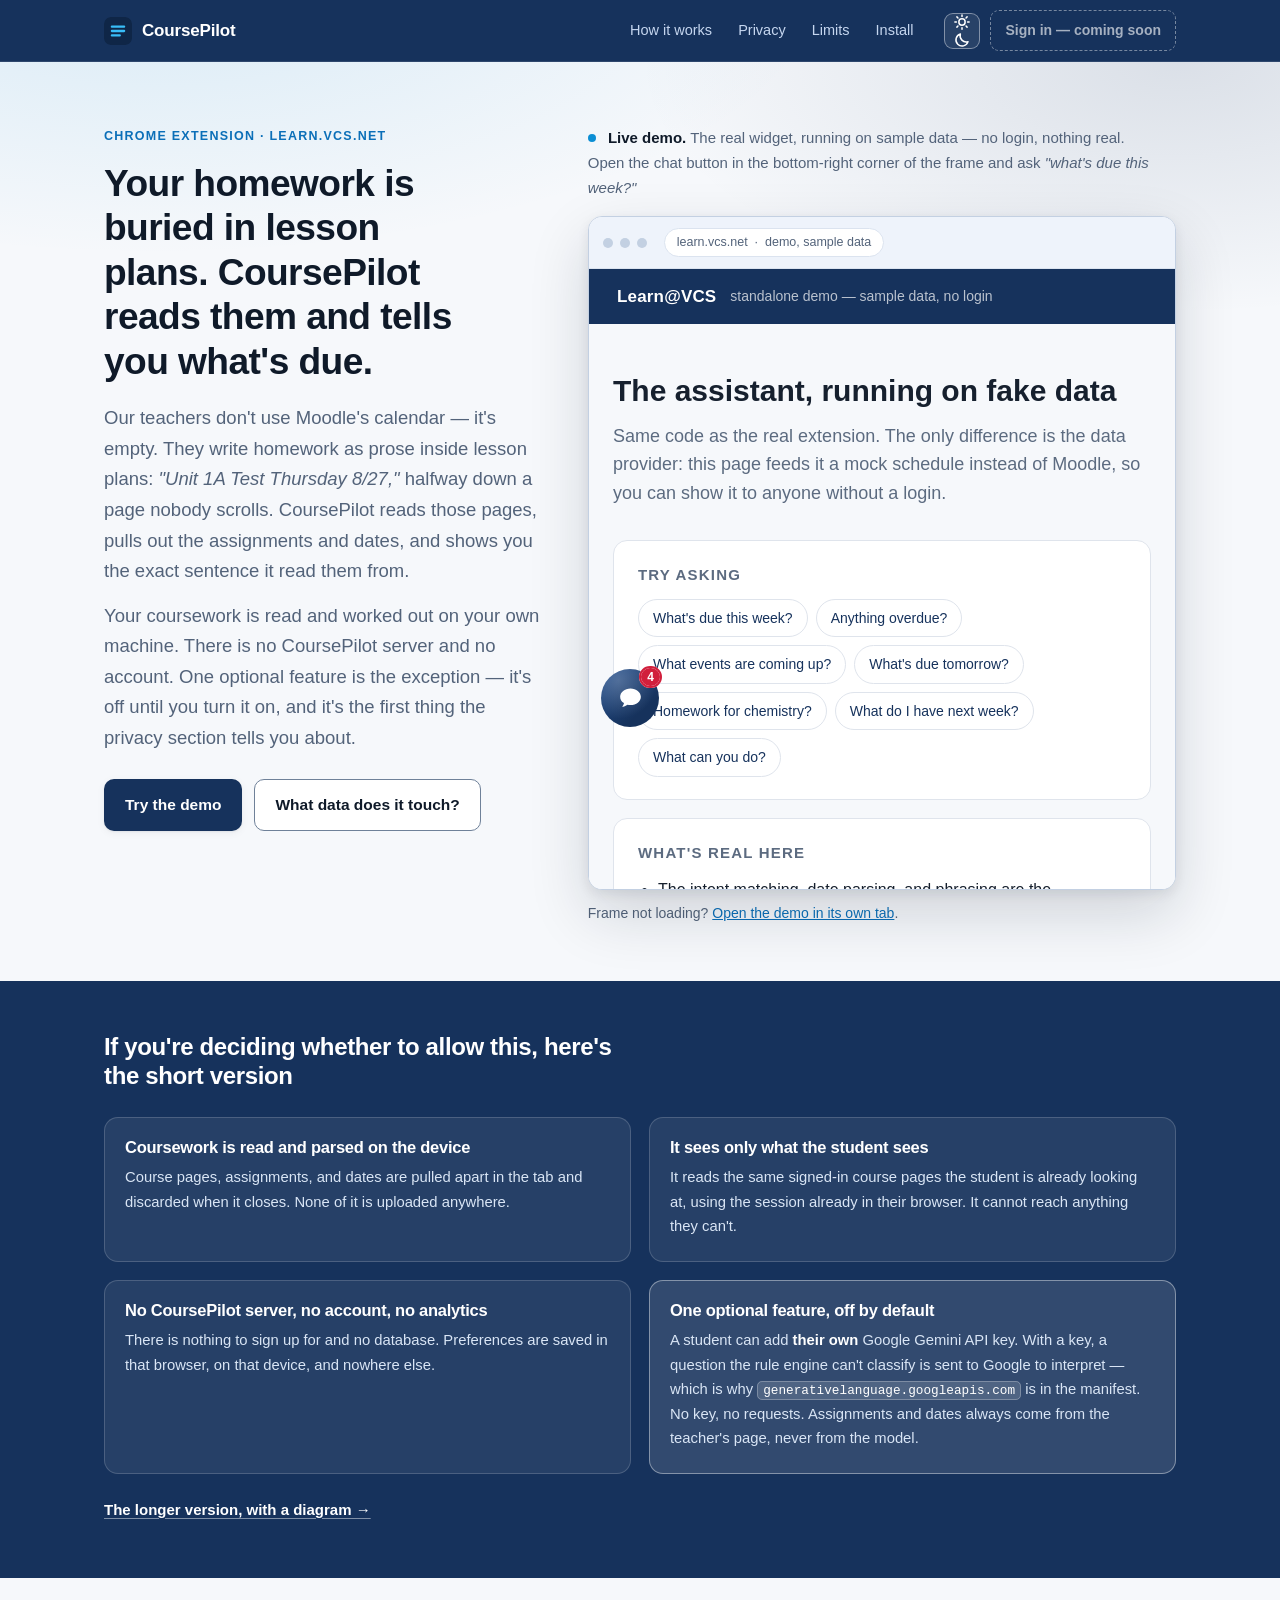
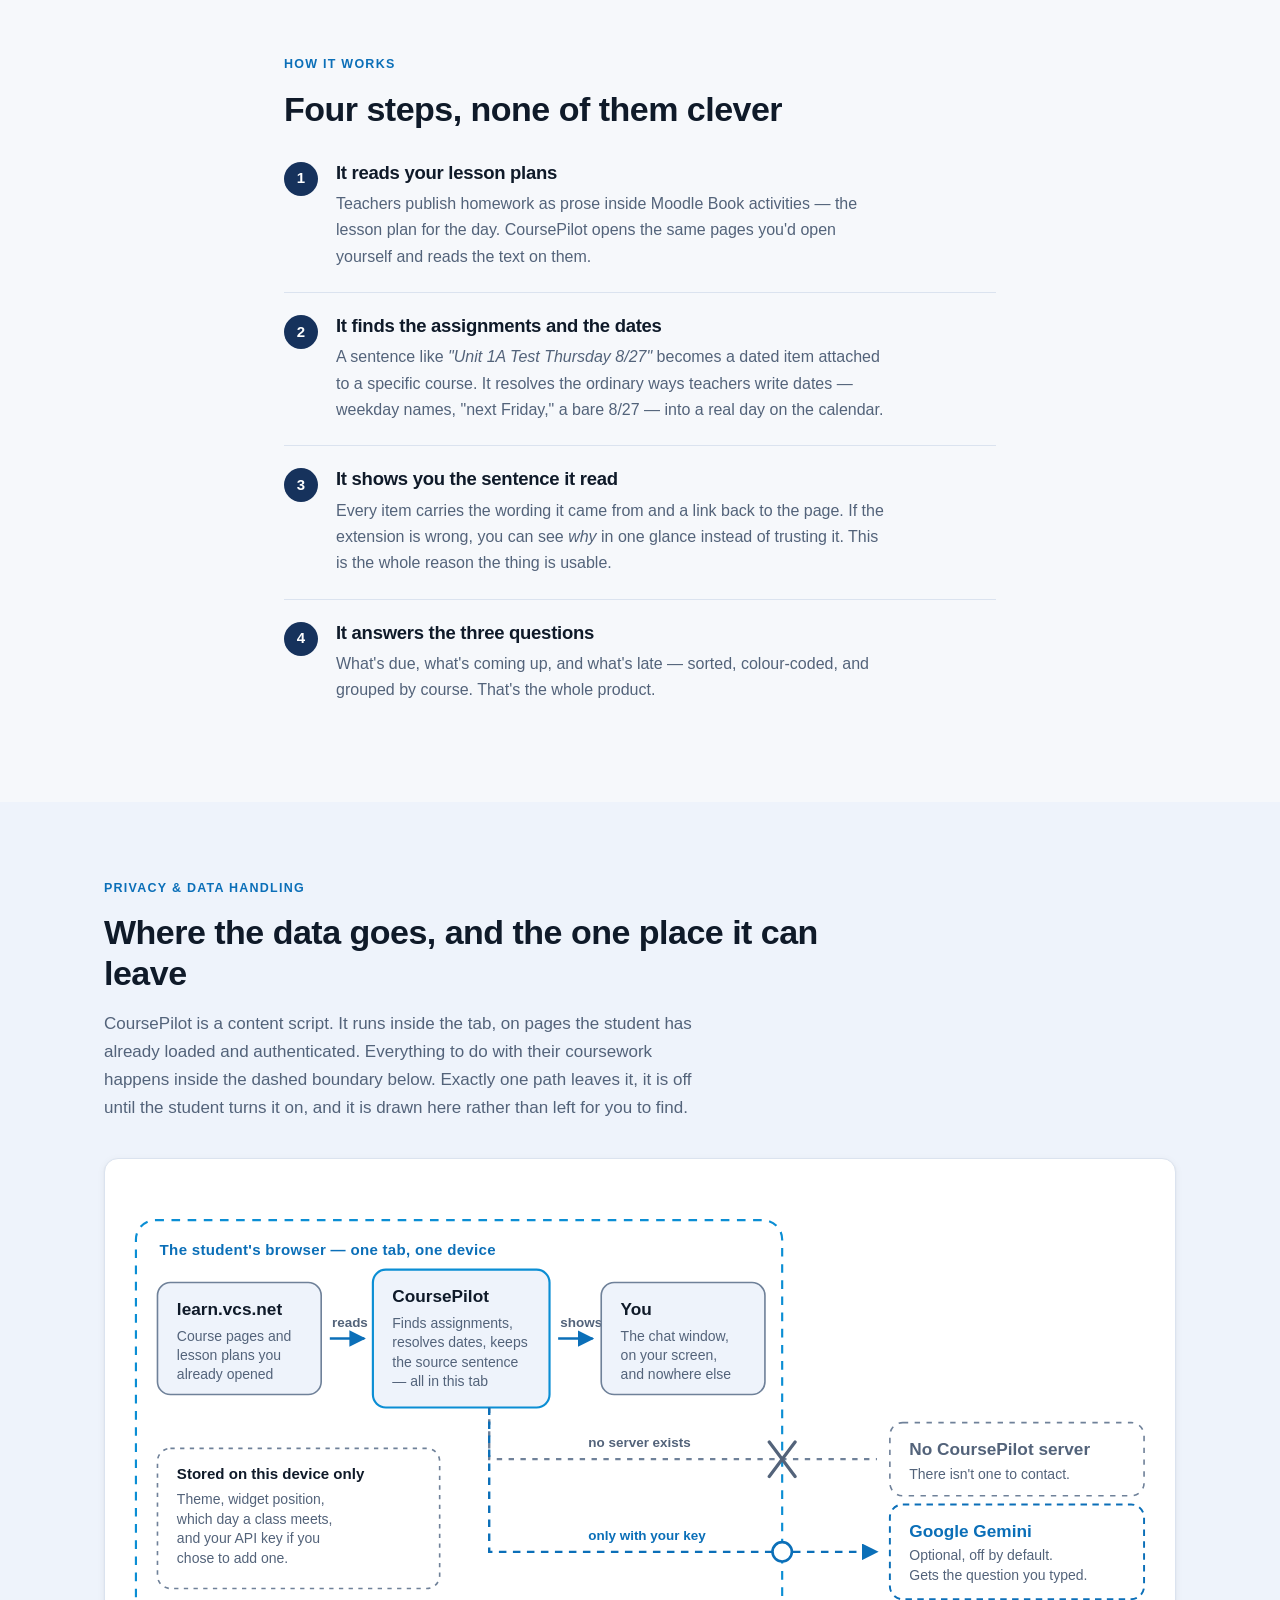
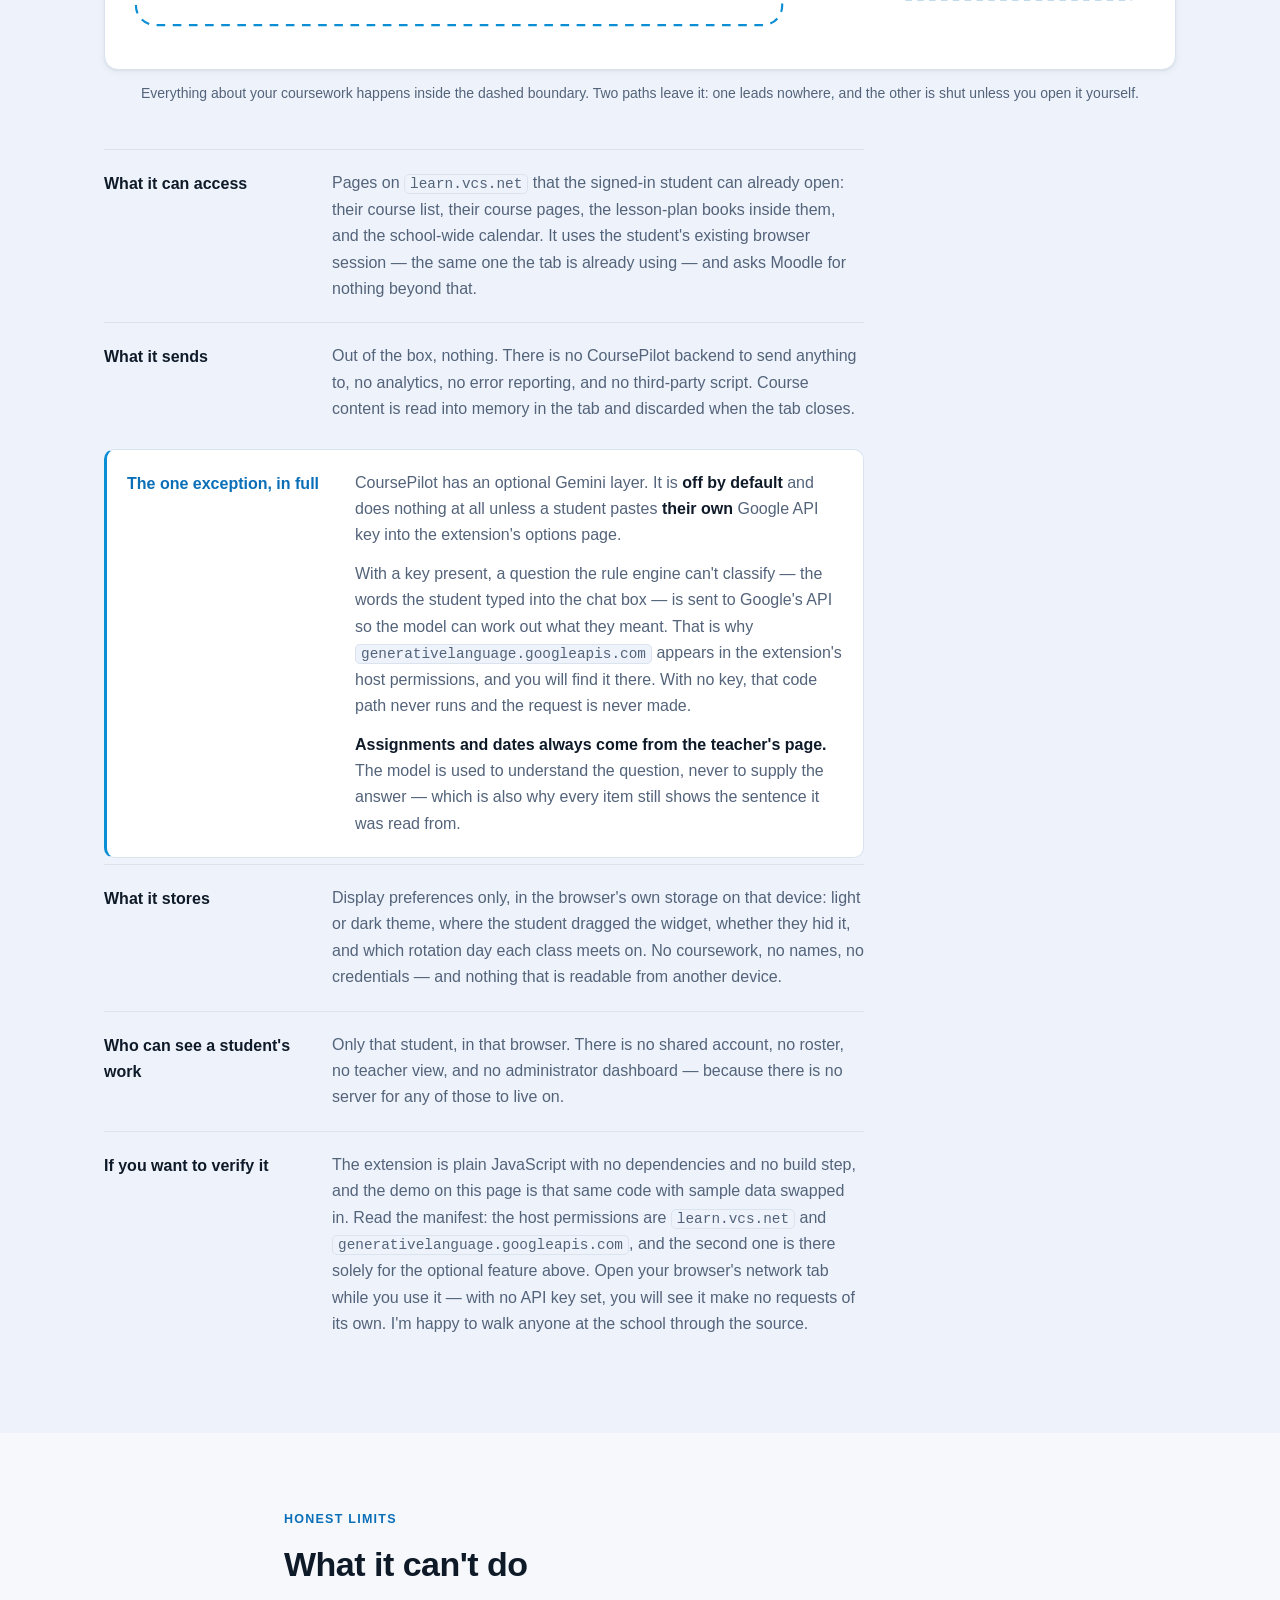
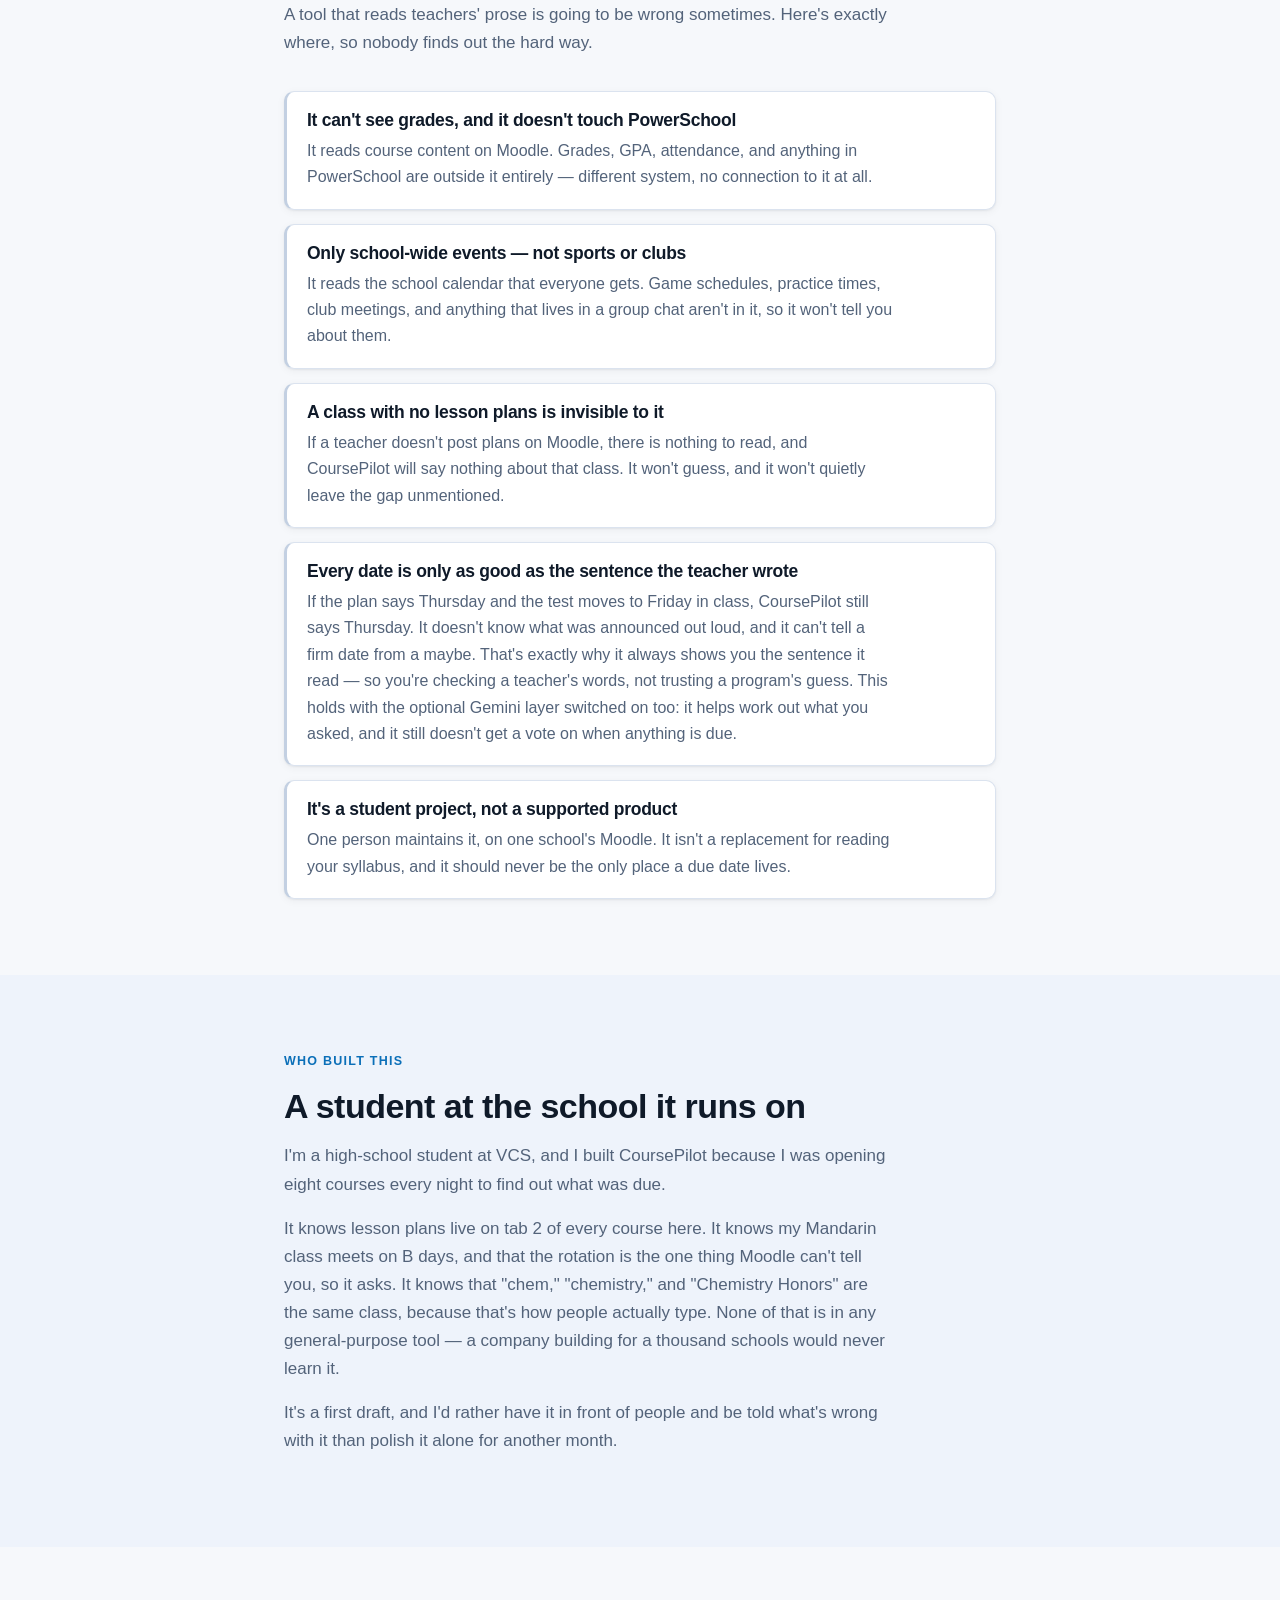
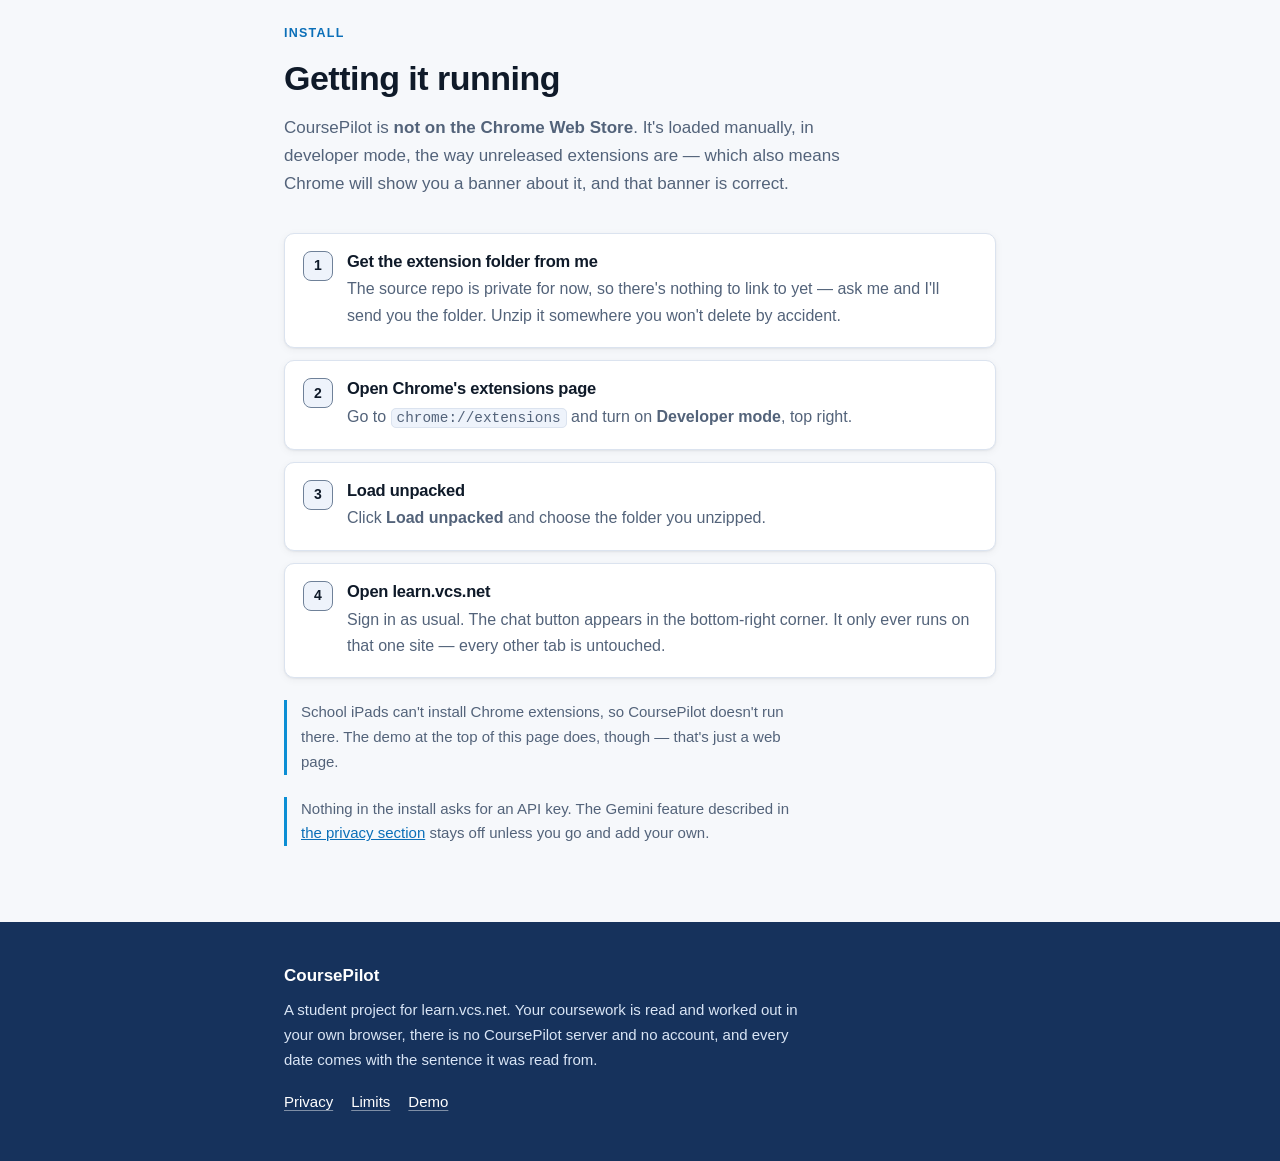
==== commit 3e1b8499: "Correct the privacy claims: disclose the optional Gemini layer The page said the extension "sends no" ====
--- a/index.html
+++ b/index.html
@@ -4,7 +4,7 @@
 <meta charset="utf-8">
 <meta name="viewport" content="width=device-width, initial-scale=1">
 <title>CoursePilot — what's due, read from your teachers' lesson plans</title>
-<meta name="description" content="A Chrome extension that reads Moodle lesson plans on learn.vcs.net and tells you what's due, what's coming up, and what's late. Runs entirely in your browser.">
+<meta name="description" content="A Chrome extension that reads Moodle lesson plans on learn.vcs.net and tells you what's due, what's coming up, and what's late. Your coursework is read and understood on your own machine. No CoursePilot server, no account.">
 <meta name="color-scheme" content="light dark">
 <link rel="stylesheet" href="styles.css">
 <link rel="icon" href="data:image/svg+xml,<svg xmlns='http://www.w3.org/2000/svg' viewBox='0 0 32 32'><rect width='32' height='32' rx='7' fill='%2316325c'/><path d='M9 11h14M9 16h14M9 21h9' stroke='%230b8ed4' stroke-width='2.6' stroke-linecap='round'/></svg>">
@@ -84,8 +84,9 @@
           and shows you the exact sentence it read them from.
         </p>
         <p class="lede lede-tight">
-          It runs entirely in your browser. It sees only what you can already see when you're
-          signed in, and it sends nothing anywhere.
+          Your coursework is read and worked out on your own machine. There is no CoursePilot
+          server and no account. One optional feature is the exception — it's off until you turn
+          it on, and it's the first thing the privacy section tells you about.
         </p>
         <p class="hero-actions">
           <a class="button button-primary" href="#demo">Try the demo</a>
@@ -132,16 +133,25 @@
       <h2 class="strip-title" id="strip-title">If you're deciding whether to allow this, here's the short version</h2>
       <ul class="strip-grid">
         <li class="reveal">
-          <h3>It never leaves the browser</h3>
-          <p>No servers, no API calls, no analytics, no third parties. There is nowhere for the data to go, because the extension never sends any.</p>
+          <h3>Coursework is read and parsed on the device</h3>
+          <p>Course pages, assignments, and dates are pulled apart in the tab and discarded when it closes. None of it is uploaded anywhere.</p>
         </li>
         <li class="reveal">
           <h3>It sees only what the student sees</h3>
           <p>It reads the same signed-in course pages the student is already looking at, using the session already in their browser. It cannot reach anything they can't.</p>
         </li>
         <li class="reveal">
-          <h3>No account, nothing stored remotely</h3>
-          <p>There's no sign-up and no database. The only thing saved is display preferences, in that browser, on that device.</p>
+          <h3>No CoursePilot server, no account, no analytics</h3>
+          <p>There is nothing to sign up for and no database. Preferences are saved in that browser, on that device, and nowhere else.</p>
+        </li>
+        <li class="reveal strip-optin">
+          <h3>One optional feature, off by default</h3>
+          <p>
+            A student can add <strong>their own</strong> Google Gemini API key. With a key, a
+            question the rule engine can't classify is sent to Google to interpret — which is why
+            <code>generativelanguage.googleapis.com</code> is in the manifest. No key, no requests.
+            Assignments and dates always come from the teacher's page, never from the model.
+          </p>
         </li>
       </ul>
       <p class="strip-more"><a href="#privacy">The longer version, with a diagram →</a></p>
@@ -207,100 +217,116 @@
     <div class="shell">
       <div class="section-head shell-narrow">
         <p class="eyebrow">Privacy &amp; data handling</p>
-        <h2 id="privacy-title">Where the data goes: nowhere</h2>
+        <h2 id="privacy-title">Where the data goes, and the one place it can leave</h2>
         <p class="section-lede">
           CoursePilot is a content script. It runs inside the tab, on pages the student has
-          already loaded and authenticated. Everything below the dashed line in this diagram
-          happens on the student's own machine, and nothing crosses it.
+          already loaded and authenticated. Everything to do with their coursework happens inside
+          the dashed boundary below. Exactly one path leaves it, it is off until the student turns
+          it on, and it is drawn here rather than left for you to find.
         </p>
       </div>
 
       <figure class="diagram-figure">
         <div class="diagram-wrap">
-          <svg class="diagram diagram-wide" viewBox="0 0 900 400" role="img" aria-labelledby="diagram-title diagram-desc">
-            <title id="diagram-title">Data-flow diagram: all processing happens inside the browser</title>
+          <svg class="diagram diagram-wide" viewBox="0 0 960 440" role="img" aria-labelledby="diagram-title diagram-desc">
+            <title id="diagram-title">Where CoursePilot's data goes, including the one path that leaves the browser</title>
             <desc id="diagram-desc">
               Inside a boundary labelled "the student's browser," three boxes connect left to
-              right: the signed-in Moodle page at learn.vcs.net, then CoursePilot reading and
-              parsing it, then the answer displayed on screen. A separate box outside the
-              boundary, labelled "any server, anywhere," is unreachable — the arrow toward it is
-              blocked where it would cross the boundary.
+              right: the signed-in pages at learn.vcs.net, then CoursePilot finding assignments and
+              dates, then the answer on the student's screen. Preferences are stored on the device.
+              Two paths leave the boundary. The first is crossed out and leads to a box reading "no
+              CoursePilot server — there isn't one to contact." The second is dashed, gated, and
+              leads to "Google Gemini: optional, off by default," which receives only the question
+              the student typed, and only if the student has added their own API key.
             </desc>
 
-            <!-- the browser boundary: nothing crosses this -->
-            <rect class="d-boundary" x="14" y="46" width="700" height="326" rx="18"/>
-            <text class="d-boundary-label" x="38" y="78">The student's browser — one tab, one device</text>
+            <!-- the browser boundary -->
+            <rect class="d-boundary" x="12" y="40" width="600" height="376" rx="18"/>
+            <text class="d-boundary-label" x="34" y="72">The student's browser — one tab, one device</text>
 
             <!-- 1. the Moodle page -->
-            <rect class="d-box" x="38" y="108" width="168" height="120" rx="12"/>
-            <text class="d-box-title" x="58" y="142">learn.vcs.net</text>
-            <text class="d-box-sub" x="58" y="168">Course pages and</text>
-            <text class="d-box-sub" x="58" y="188">lesson plans, already</text>
-            <text class="d-box-sub" x="58" y="208">open and signed in</text>
-
-            <path class="d-arrow" d="M214 168 H 252" marker-end="url(#cp-arrow)"/>
-            <text class="d-edge" x="216" y="156">reads</text>
+            <rect class="d-box" x="32" y="98" width="152" height="104" rx="12"/>
+            <text class="d-box-title" x="50" y="128">learn.vcs.net</text>
+            <text class="d-box-sub" x="50" y="152">Course pages and</text>
+            <text class="d-box-sub" x="50" y="170">lesson plans you</text>
+            <text class="d-box-sub" x="50" y="188">already opened</text>
+
+            <path class="d-arrow" d="M192 150 H 224" marker-end="url(#cp-arrow)"/>
+            <text class="d-edge" x="194" y="139">reads</text>
 
             <!-- 2. the extension -->
-            <rect class="d-box d-box-accent" x="266" y="94" width="176" height="148" rx="12"/>
-            <text class="d-box-title" x="286" y="128">CoursePilot</text>
-            <text class="d-box-sub" x="286" y="154">Finds assignments,</text>
-            <text class="d-box-sub" x="286" y="174">resolves dates, keeps</text>
-            <text class="d-box-sub" x="286" y="194">the source sentence</text>
-            <text class="d-box-sub" x="286" y="214">— all in page memory</text>
-
-            <path class="d-arrow" d="M450 168 H 488" marker-end="url(#cp-arrow)"/>
-            <text class="d-edge" x="452" y="156">shows</text>
+            <rect class="d-box d-box-accent" x="232" y="86" width="164" height="128" rx="12"/>
+            <text class="d-box-title" x="250" y="116">CoursePilot</text>
+            <text class="d-box-sub" x="250" y="140">Finds assignments,</text>
+            <text class="d-box-sub" x="250" y="158">resolves dates, keeps</text>
+            <text class="d-box-sub" x="250" y="176">the source sentence</text>
+            <text class="d-box-sub" x="250" y="194">— all in this tab</text>
+
+            <path class="d-arrow" d="M404 150 H 436" marker-end="url(#cp-arrow)"/>
+            <text class="d-edge" x="406" y="139">shows</text>
 
             <!-- 3. the student -->
-            <rect class="d-box" x="502" y="108" width="168" height="120" rx="12"/>
-            <text class="d-box-title" x="522" y="142">You</text>
-            <text class="d-box-sub" x="522" y="168">The chat window,</text>
-            <text class="d-box-sub" x="522" y="188">on your screen,</text>
-            <text class="d-box-sub" x="522" y="208">and nowhere else</text>
+            <rect class="d-box" x="444" y="98" width="152" height="104" rx="12"/>
+            <text class="d-box-title" x="462" y="128">You</text>
+            <text class="d-box-sub" x="462" y="152">The chat window,</text>
+            <text class="d-box-sub" x="462" y="170">on your screen,</text>
+            <text class="d-box-sub" x="462" y="188">and nowhere else</text>
 
             <!-- what is kept, and where -->
-            <rect class="d-note" x="38" y="272" width="404" height="76" rx="12"/>
-            <text class="d-note-title" x="58" y="300">Stored on the device only</text>
-            <text class="d-box-sub" x="58" y="324">Theme, widget position, and which day a class</text>
-            <text class="d-box-sub" x="58" y="342">meets — browser storage, like any site preference.</text>
-
-            <!-- the crossing that never happens -->
-            <path class="d-arrow-dead" d="M678 168 H 748"/>
+            <rect class="d-note" x="32" y="252" width="262" height="130" rx="12"/>
+            <text class="d-note-title" x="50" y="280">Stored on this device only</text>
+            <text class="d-box-sub" x="50" y="304">Theme, widget position,</text>
+            <text class="d-box-sub" x="50" y="322">which day a class meets,</text>
+            <text class="d-box-sub" x="50" y="340">and your API key if you</text>
+            <text class="d-box-sub" x="50" y="358">chose to add one.</text>
+
+            <!-- crossing 1: the server that does not exist -->
+            <path class="d-arrow-dead" d="M340 214 V 262 H 700"/>
             <g class="d-block">
-              <line x1="702" y1="150" x2="726" y2="186"/>
-              <line x1="726" y1="150" x2="702" y2="186"/>
+              <line x1="600" y1="246" x2="624" y2="278"/>
+              <line x1="624" y1="246" x2="600" y2="278"/>
             </g>
-            <!-- a plate so the label is not read through the boundary line -->
-            <rect class="d-label-plate" x="678" y="196" width="72" height="42" rx="7"/>
-            <text class="d-edge d-edge-dead" x="714" y="214" text-anchor="middle">nothing</text>
-            <text class="d-edge d-edge-dead" x="714" y="230" text-anchor="middle">crosses</text>
-
-            <!-- 4. the server that does not exist -->
-            <rect class="d-box d-box-ghost" x="752" y="108" width="134" height="120" rx="12"/>
-            <text class="d-box-title d-ghost-text" x="770" y="142">Any server,</text>
-            <text class="d-box-title d-ghost-text" x="770" y="164">anywhere</text>
-            <text class="d-box-sub d-ghost-text" x="770" y="190">No requests are</text>
-            <text class="d-box-sub d-ghost-text" x="770" y="210">made. None.</text>
+            <rect class="d-label-plate" x="424" y="234" width="132" height="24" rx="6"/>
+            <text class="d-edge d-edge-dead" x="432" y="251">no server exists</text>
+
+            <rect class="d-box d-box-ghost" x="712" y="228" width="236" height="68" rx="12"/>
+            <text class="d-box-title d-ghost-text" x="730" y="258">No CoursePilot server</text>
+            <text class="d-box-sub d-ghost-text" x="730" y="280">There isn't one to contact.</text>
+
+            <!-- crossing 2: the optional, opt-in one -->
+            <path class="d-arrow-optional" d="M340 214 V 348 H 700" marker-end="url(#cp-arrow-opt)"/>
+            <rect class="d-label-plate" x="424" y="320" width="150" height="24" rx="6"/>
+            <text class="d-edge d-edge-opt" x="432" y="337">only with your key</text>
+            <circle class="d-gate" cx="612" cy="348" r="9"/>
+
+            <rect class="d-box d-box-optional" x="712" y="304" width="236" height="88" rx="12"/>
+            <text class="d-box-title d-opt-title" x="730" y="334">Google Gemini</text>
+            <text class="d-box-sub" x="730" y="356">Optional, off by default.</text>
+            <text class="d-box-sub" x="730" y="374">Gets the question you typed.</text>
 
             <defs>
               <marker id="cp-arrow" viewBox="0 0 10 10" refX="9" refY="5" markerWidth="7" markerHeight="7" orient="auto-start-reverse">
                 <path class="d-arrowhead" d="M0 0 L10 5 L0 10 z"/>
               </marker>
+              <marker id="cp-arrow-opt" viewBox="0 0 10 10" refX="9" refY="5" markerWidth="7" markerHeight="7" orient="auto-start-reverse">
+                <path class="d-arrowhead-opt" d="M0 0 L10 5 L0 10 z"/>
+              </marker>
             </defs>
           </svg>
 
           <!-- Same picture, stacked, for narrow screens. A diagram that has to
-               be scrolled sideways is a diagram whose point ("nothing crosses")
-               is off the edge of the phone, which defeats the whole section. -->
-          <svg class="diagram diagram-tall" viewBox="0 0 380 660" role="img" aria-labelledby="diagram-t-title diagram-t-desc">
-            <title id="diagram-t-title">Data-flow diagram: all processing happens inside the browser</title>
+               be scrolled sideways is a diagram whose point is off the edge of
+               the phone, which defeats the whole section. -->
+          <svg class="diagram diagram-tall" viewBox="0 0 380 700" role="img" aria-labelledby="diagram-t-title diagram-t-desc">
+            <title id="diagram-t-title">Where CoursePilot's data goes, including the one path that leaves the browser</title>
             <desc id="diagram-t-desc">
-              Inside a boundary labelled "the student's browser," three boxes stack top to
-              bottom: the signed-in Moodle page at learn.vcs.net, then CoursePilot reading and
-              parsing it, then the answer displayed on screen. A separate box below the
-              boundary, labelled "any server, anywhere," is unreachable — the arrow toward it is
-              blocked where it would cross the boundary.
+              Inside a boundary labelled "the student's browser," three boxes stack top to bottom:
+              the signed-in pages at learn.vcs.net, then CoursePilot finding assignments and dates,
+              then the answer on the student's screen. Preferences are stored on the device. Two
+              paths leave the boundary at the bottom. The first is crossed out and leads to a box
+              reading "no CoursePilot server — there isn't one to contact." The second is dashed,
+              gated, and leads to "Google Gemini: optional, off by default," which receives only
+              the question the student typed, and only if the student has added their own API key.
             </desc>
 
             <rect class="d-boundary" x="8" y="30" width="364" height="486" rx="18"/>
@@ -318,7 +344,7 @@
             <text class="d-box-title" x="44" y="218">CoursePilot</text>
             <text class="d-box-sub" x="44" y="240">Finds assignments, resolves dates,</text>
             <text class="d-box-sub" x="44" y="258">keeps the source sentence</text>
-            <text class="d-box-sub" x="44" y="276">— all in page memory</text>
+            <text class="d-box-sub" x="44" y="276">— all in this tab</text>
 
             <path class="d-arrow" d="M190 294 V 318" marker-end="url(#cp-arrow-t)"/>
             <text class="d-edge" x="202" y="313">shows</text>
@@ -329,31 +355,47 @@
             <text class="d-box-sub" x="44" y="394">and nowhere else</text>
 
             <rect class="d-note" x="26" y="424" width="328" height="76" rx="12"/>
-            <text class="d-note-title" x="44" y="450">Stored on the device only</text>
-            <text class="d-box-sub" x="44" y="472">Theme, widget position, and which day a</text>
-            <text class="d-box-sub" x="44" y="490">class meets — browser storage only.</text>
-
-            <path class="d-arrow-dead" d="M190 516 V 556"/>
+            <text class="d-note-title" x="44" y="450">Stored on this device only</text>
+            <text class="d-box-sub" x="44" y="472">Theme, widget position, which day a class</text>
+            <text class="d-box-sub" x="44" y="490">meets, and your API key if you added one.</text>
+
+            <!-- crossing 1: blocked, marked on the wall itself -->
+            <path class="d-arrow-dead" d="M108 500 V 556"/>
             <g class="d-block">
-              <line x1="176" y1="520" x2="204" y2="548"/>
-              <line x1="204" y1="520" x2="176" y2="548"/>
+              <line x1="96" y1="502" x2="120" y2="530"/>
+              <line x1="120" y1="502" x2="96" y2="530"/>
             </g>
-            <rect class="d-label-plate" x="208" y="514" width="70" height="40" rx="7"/>
-            <text class="d-edge d-edge-dead" x="216" y="530">nothing</text>
-            <text class="d-edge d-edge-dead" x="216" y="546">crosses</text>
-
-            <rect class="d-box d-box-ghost" x="26" y="566" width="328" height="76" rx="12"/>
-            <text class="d-box-title d-ghost-text" x="44" y="594">Any server, anywhere</text>
-            <text class="d-box-sub d-ghost-text" x="44" y="616">No requests are made. None.</text>
+
+            <!-- crossing 2: optional — a gate in the wall, shut by default -->
+            <path class="d-arrow-optional" d="M272 500 V 556" marker-end="url(#cp-arrow-opt-t)"/>
+            <circle class="d-gate" cx="272" cy="516" r="9"/>
+
+            <rect class="d-box d-box-ghost" x="8" y="564" width="176" height="112" rx="12"/>
+            <text class="d-box-title d-ghost-text" x="26" y="592">No CoursePilot</text>
+            <text class="d-box-title d-ghost-text" x="26" y="612">server</text>
+            <text class="d-box-sub d-ghost-text" x="26" y="638">There isn't one</text>
+            <text class="d-box-sub d-ghost-text" x="26" y="656">to contact.</text>
+
+            <rect class="d-box d-box-optional" x="196" y="564" width="176" height="112" rx="12"/>
+            <text class="d-box-title d-opt-title" x="214" y="592">Google Gemini</text>
+            <text class="d-box-sub" x="214" y="616">Optional, off by</text>
+            <text class="d-box-sub" x="214" y="634">default. Gets the</text>
+            <text class="d-box-sub" x="214" y="652">question you typed.</text>
 
             <defs>
               <marker id="cp-arrow-t" viewBox="0 0 10 10" refX="9" refY="5" markerWidth="7" markerHeight="7" orient="auto-start-reverse">
                 <path class="d-arrowhead" d="M0 0 L10 5 L0 10 z"/>
               </marker>
+              <marker id="cp-arrow-opt-t" viewBox="0 0 10 10" refX="9" refY="5" markerWidth="7" markerHeight="7" orient="auto-start-reverse">
+                <path class="d-arrowhead-opt" d="M0 0 L10 5 L0 10 z"/>
+              </marker>
             </defs>
           </svg>
         </div>
-        <figcaption>The dashed boundary is the tab. There is no code path out of it.</figcaption>
+        <figcaption>
+          Everything about your coursework happens inside the dashed boundary. Two paths leave it:
+          one leads nowhere, and the other is shut unless you open it yourself.
+        </figcaption>
       </figure>
 
       <div class="facts shell-narrow">
@@ -364,15 +406,38 @@
               Pages on <code>learn.vcs.net</code> that the signed-in student can already open:
               their course list, their course pages, the lesson-plan books inside them, and the
               school-wide calendar. It uses the student's existing browser session — the same one
-              the tab is already using — and requests nothing beyond it.
+              the tab is already using — and asks Moodle for nothing beyond that.
             </dd>
           </div>
           <div class="fact reveal">
             <dt>What it sends</dt>
             <dd>
-              Nothing. There is no backend, no analytics endpoint, no error reporting, no
-              third-party script. Content is read into memory in the tab and discarded when the
-              tab closes.
+              Out of the box, nothing. There is no CoursePilot backend to send anything to, no
+              analytics, no error reporting, and no third-party script. Course content is read
+              into memory in the tab and discarded when the tab closes.
+            </dd>
+          </div>
+          <div class="fact fact-optin reveal">
+            <dt>The one exception, in full</dt>
+            <dd>
+              <p>
+                CoursePilot has an optional Gemini layer. It is <strong>off by default</strong> and
+                does nothing at all unless a student pastes <strong>their own</strong> Google API
+                key into the extension's options page.
+              </p>
+              <p>
+                With a key present, a question the rule engine can't classify — the words the
+                student typed into the chat box — is sent to Google's API so the model can work out
+                what they meant. That is why
+                <code>generativelanguage.googleapis.com</code> appears in the extension's host
+                permissions, and you will find it there. With no key, that code path never runs and
+                the request is never made.
+              </p>
+              <p>
+                <strong>Assignments and dates always come from the teacher's page.</strong> The
+                model is used to understand the question, never to supply the answer — which is
+                also why every item still shows the sentence it was read from.
+              </p>
             </dd>
           </div>
           <div class="fact reveal">
@@ -395,10 +460,13 @@
           <div class="fact reveal">
             <dt>If you want to verify it</dt>
             <dd>
-              The extension is a few thousand lines of plain JavaScript with no dependencies and no
-              build step, and the demo on this page is that same code with sample data swapped in.
-              Open your browser's network tab while you use it — you'll see the extension make no
-              requests of its own. I'm happy to walk anyone at the school through the source.
+              The extension is plain JavaScript with no dependencies and no build step, and the
+              demo on this page is that same code with sample data swapped in. Read the manifest:
+              the host permissions are <code>learn.vcs.net</code> and
+              <code>generativelanguage.googleapis.com</code>, and the second one is there solely
+              for the optional feature above. Open your browser's network tab while you use it —
+              with no API key set, you will see it make no requests of its own. I'm happy to walk
+              anyone at the school through the source.
             </dd>
           </div>
         </dl>
@@ -446,7 +514,9 @@
             If the plan says Thursday and the test moves to Friday in class, CoursePilot still says
             Thursday. It doesn't know what was announced out loud, and it can't tell a firm date
             from a maybe. That's exactly why it always shows you the sentence it read — so you're
-            checking a teacher's words, not trusting a program's guess.
+            checking a teacher's words, not trusting a program's guess. This holds with the
+            optional Gemini layer switched on too: it helps work out what you asked, and it still
+            doesn't get a vote on when anything is due.
           </p>
         </li>
         <li class="reveal">
@@ -496,9 +566,11 @@
 
       <ol class="install">
         <li class="reveal">
-          <h3>Download the extension folder</h3>
-          <!-- TODO: point this at the real extension repo once it's public. -->
-          <p>Grab the CoursePilot extension repo and unzip it somewhere you won't delete by accident.</p>
+          <h3>Get the extension folder from me</h3>
+          <p>
+            The source repo is private for now, so there's nothing to link to yet — ask me and
+            I'll send you the folder. Unzip it somewhere you won't delete by accident.
+          </p>
         </li>
         <li class="reveal">
           <h3>Open Chrome's extensions page</h3>
@@ -521,6 +593,10 @@
         School iPads can't install Chrome extensions, so CoursePilot doesn't run there. The demo at
         the top of this page does, though — that's just a web page.
       </p>
+      <p class="install-note">
+        Nothing in the install asks for an API key. The Gemini feature described in
+        <a href="#privacy">the privacy section</a> stays off unless you go and add your own.
+      </p>
     </div>
   </section>
 
@@ -530,8 +606,9 @@
   <div class="shell shell-narrow">
     <p class="footer-brand">CoursePilot</p>
     <p>
-      A student project for learn.vcs.net. Runs in the browser, sends nothing anywhere, and shows
-      you the sentence it read every date from.
+      A student project for learn.vcs.net. Your coursework is read and worked out in your own
+      browser, there is no CoursePilot server and no account, and every date comes with the
+      sentence it was read from.
     </p>
     <p class="footer-links">
       <a href="#privacy">Privacy</a>
--- a/styles.css
+++ b/styles.css
@@ -503,7 +503,10 @@
   padding: 0;
   display: grid;
   gap: 18px;
-  grid-template-columns: repeat(auto-fit, minmax(258px, 1fr));
+  grid-template-columns: 1fr;
+}
+@media (min-width: 780px) {
+  .strip-grid { grid-template-columns: 1fr 1fr; }
 }
 .strip-grid li {
   background: rgba(255, 255, 255, .07);
@@ -520,6 +523,20 @@
   font-size: 14.8px;
   color: #d9e5f5;
 }
+/* The disclosure card. Marked out rather than tucked in — an opt-in that is
+   volunteered reads better than one somebody has to find. */
+.strip-optin {
+  border-color: rgba(255, 255, 255, .40) !important;
+  background: rgba(255, 255, 255, .12) !important;
+}
+.strip-optin code {
+  background: rgba(255, 255, 255, .14);
+  border-color: rgba(255, 255, 255, .26);
+  color: #ffffff;
+  font-size: .86em;
+}
+.strip-optin strong { color: #ffffff; }
+
 .strip-more { margin-top: 24px; font-size: 15px; }
 .strip-more a {
   color: #ffffff;
@@ -634,6 +651,29 @@
 .d-block line { stroke: var(--muted); stroke-width: 3; stroke-linecap: round; }
 .d-edge-dead { fill: var(--muted); }
 .d-label-plate { fill: var(--surface); }
+
+/* The one path that does leave the tab: drawn in the accent, dashed, and
+   gated, so it reads as a door rather than a pipe. */
+.d-arrow-optional {
+  stroke: var(--accent-ink);
+  stroke-width: 2.2;
+  stroke-dasharray: 7 6;
+  fill: none;
+}
+.d-arrowhead-opt { fill: var(--accent-ink); }
+.d-edge-opt { fill: var(--accent-ink); }
+.d-gate {
+  fill: var(--surface);
+  stroke: var(--accent-ink);
+  stroke-width: 2.4;
+}
+.d-box-optional {
+  fill: none;
+  stroke: var(--accent-ink);
+  stroke-width: 1.8;
+  stroke-dasharray: 6 5;
+}
+.d-opt-title { fill: var(--accent-ink); }
 .d-box-ghost { fill: none; stroke: var(--ui-edge); stroke-width: 1.5; stroke-dasharray: 5 6; }
 .d-ghost-text { fill: var(--muted); }
 
@@ -656,6 +696,20 @@
   color: var(--muted);
   max-width: 62ch;
 }
+.fact dd p + p { margin-top: 12px; }
+.fact dd strong { color: var(--text); }
+
+/* The Gemini disclosure. Given a rule and a tint so a skimming reader lands on
+   it rather than skips it. */
+.fact-optin {
+  background: var(--surface);
+  border: 1px solid var(--border);
+  border-left: 3px solid var(--accent);
+  border-radius: var(--radius-sm);
+  padding: 20px;
+  margin: 6px 0;
+}
+.fact-optin dt { color: var(--accent-ink); }
 @media (min-width: 860px) {
   .fact { grid-template-columns: 200px 1fr; }
   .fact dt { padding-top: 1px; }
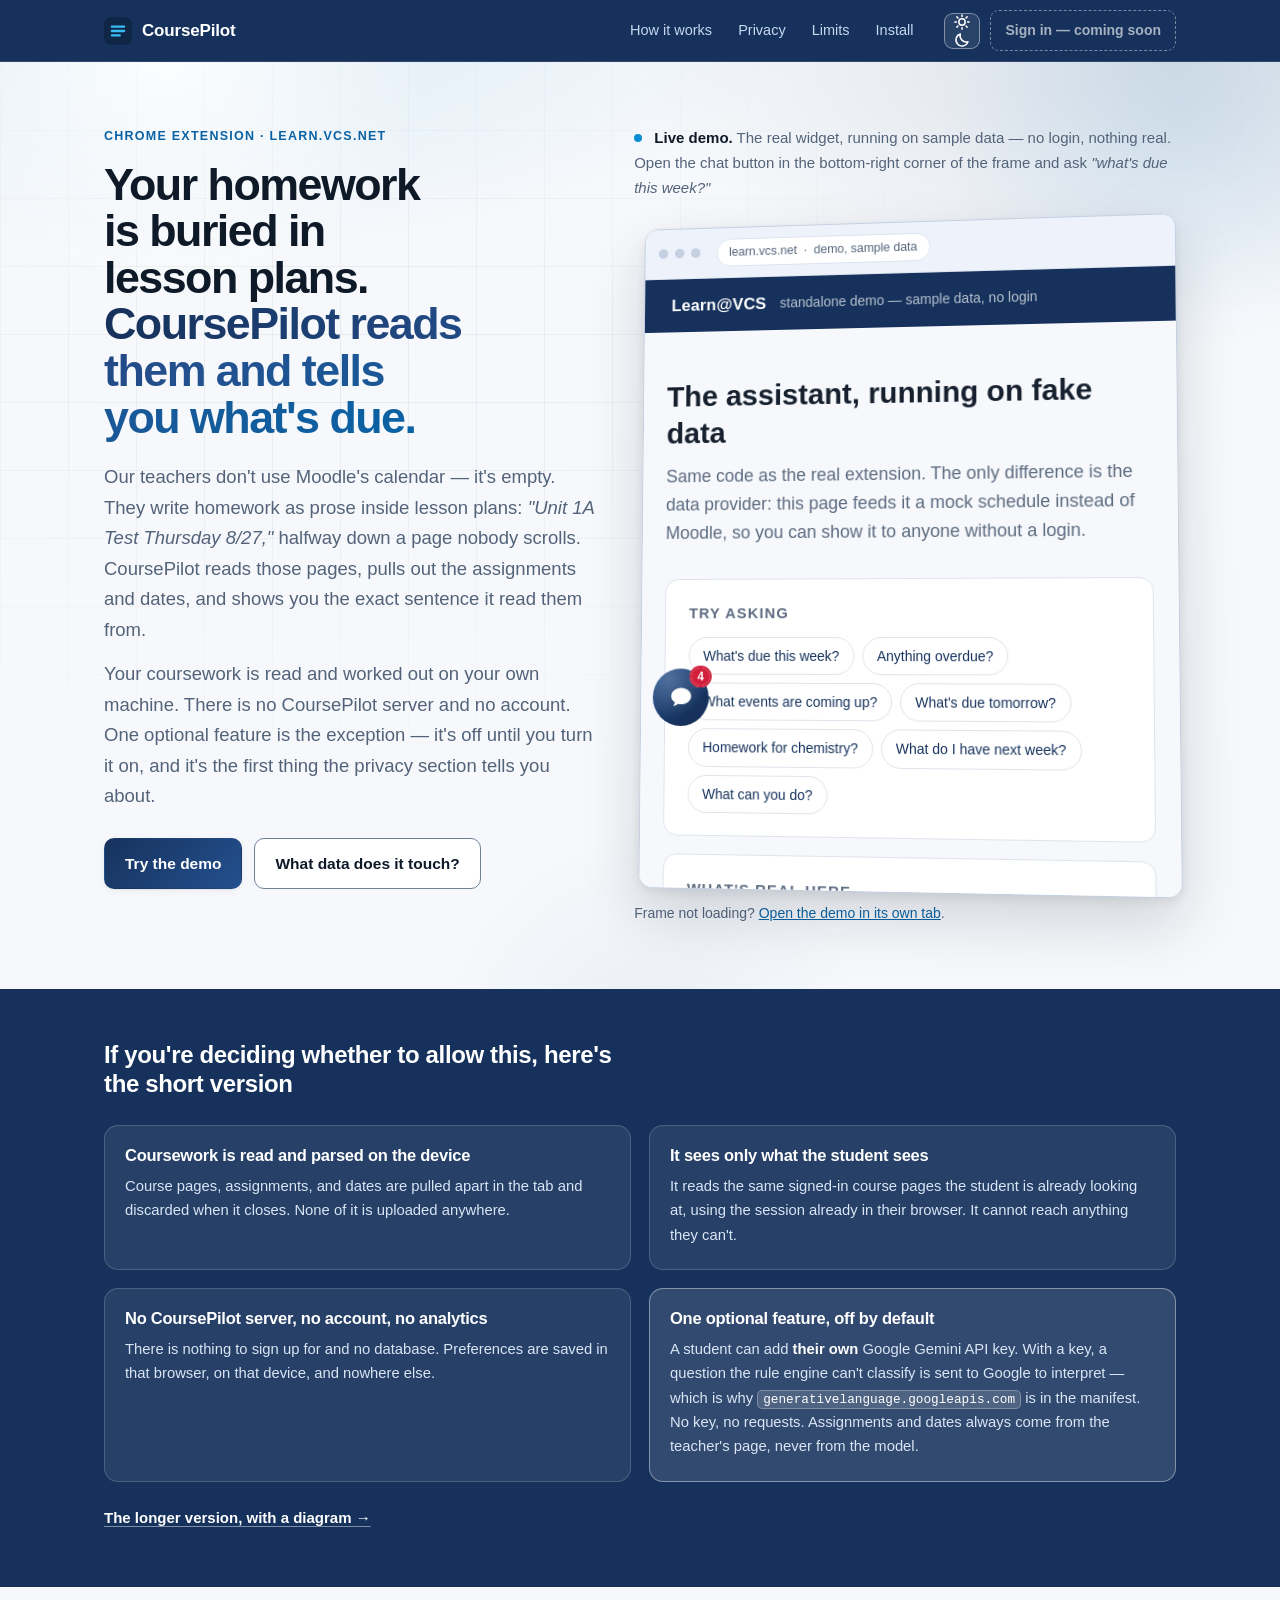
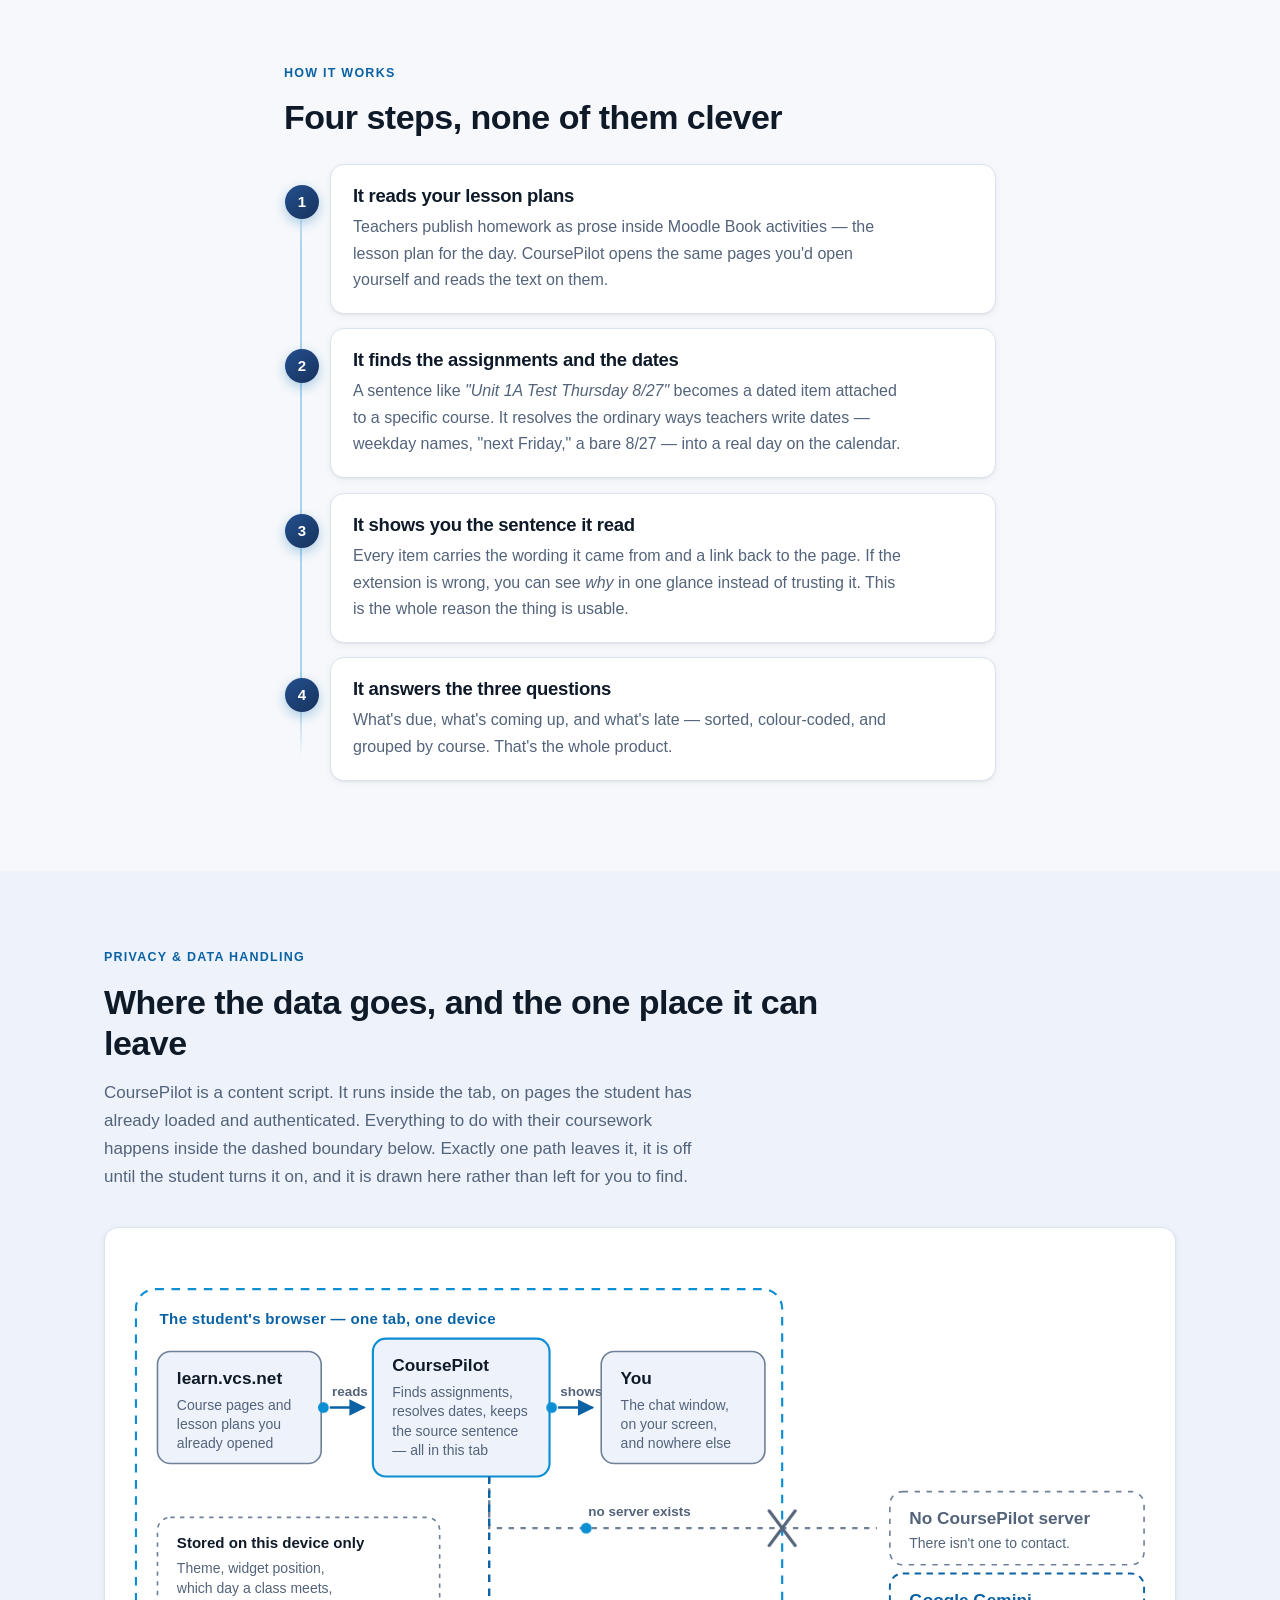
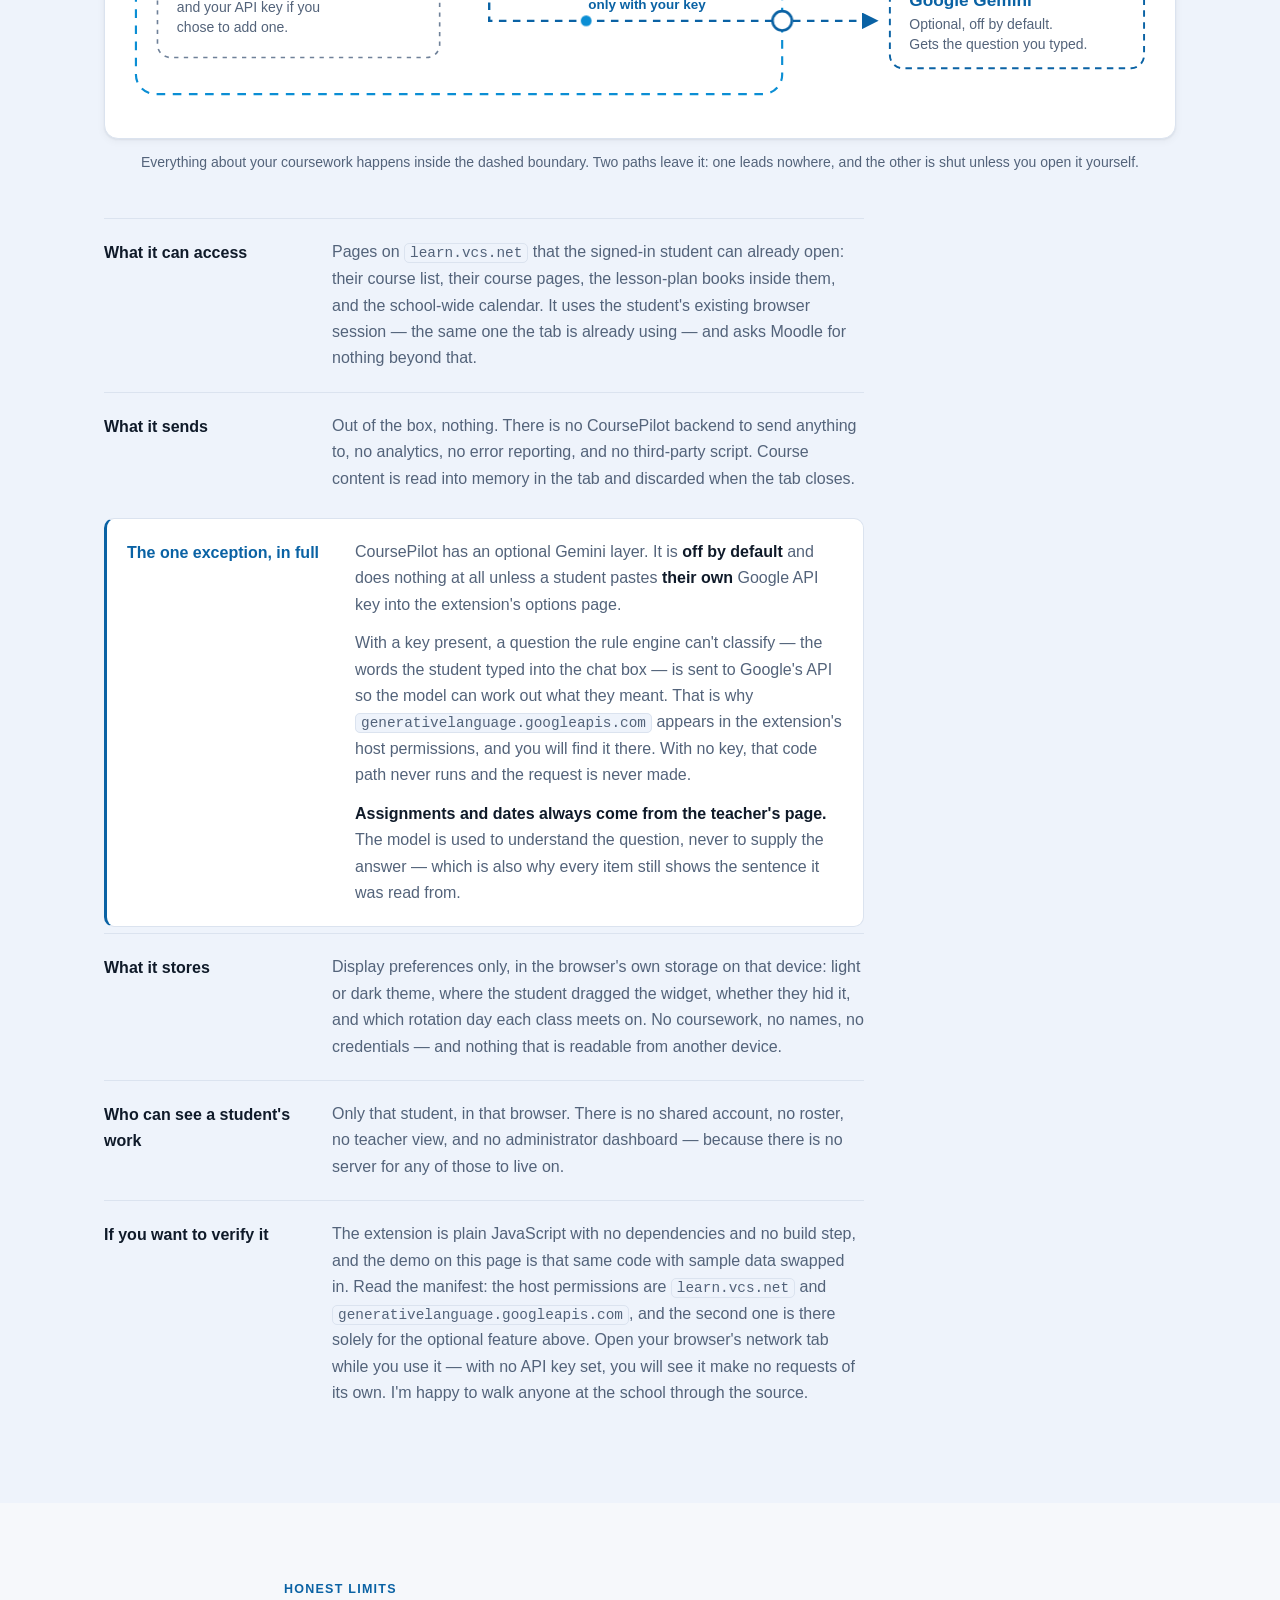
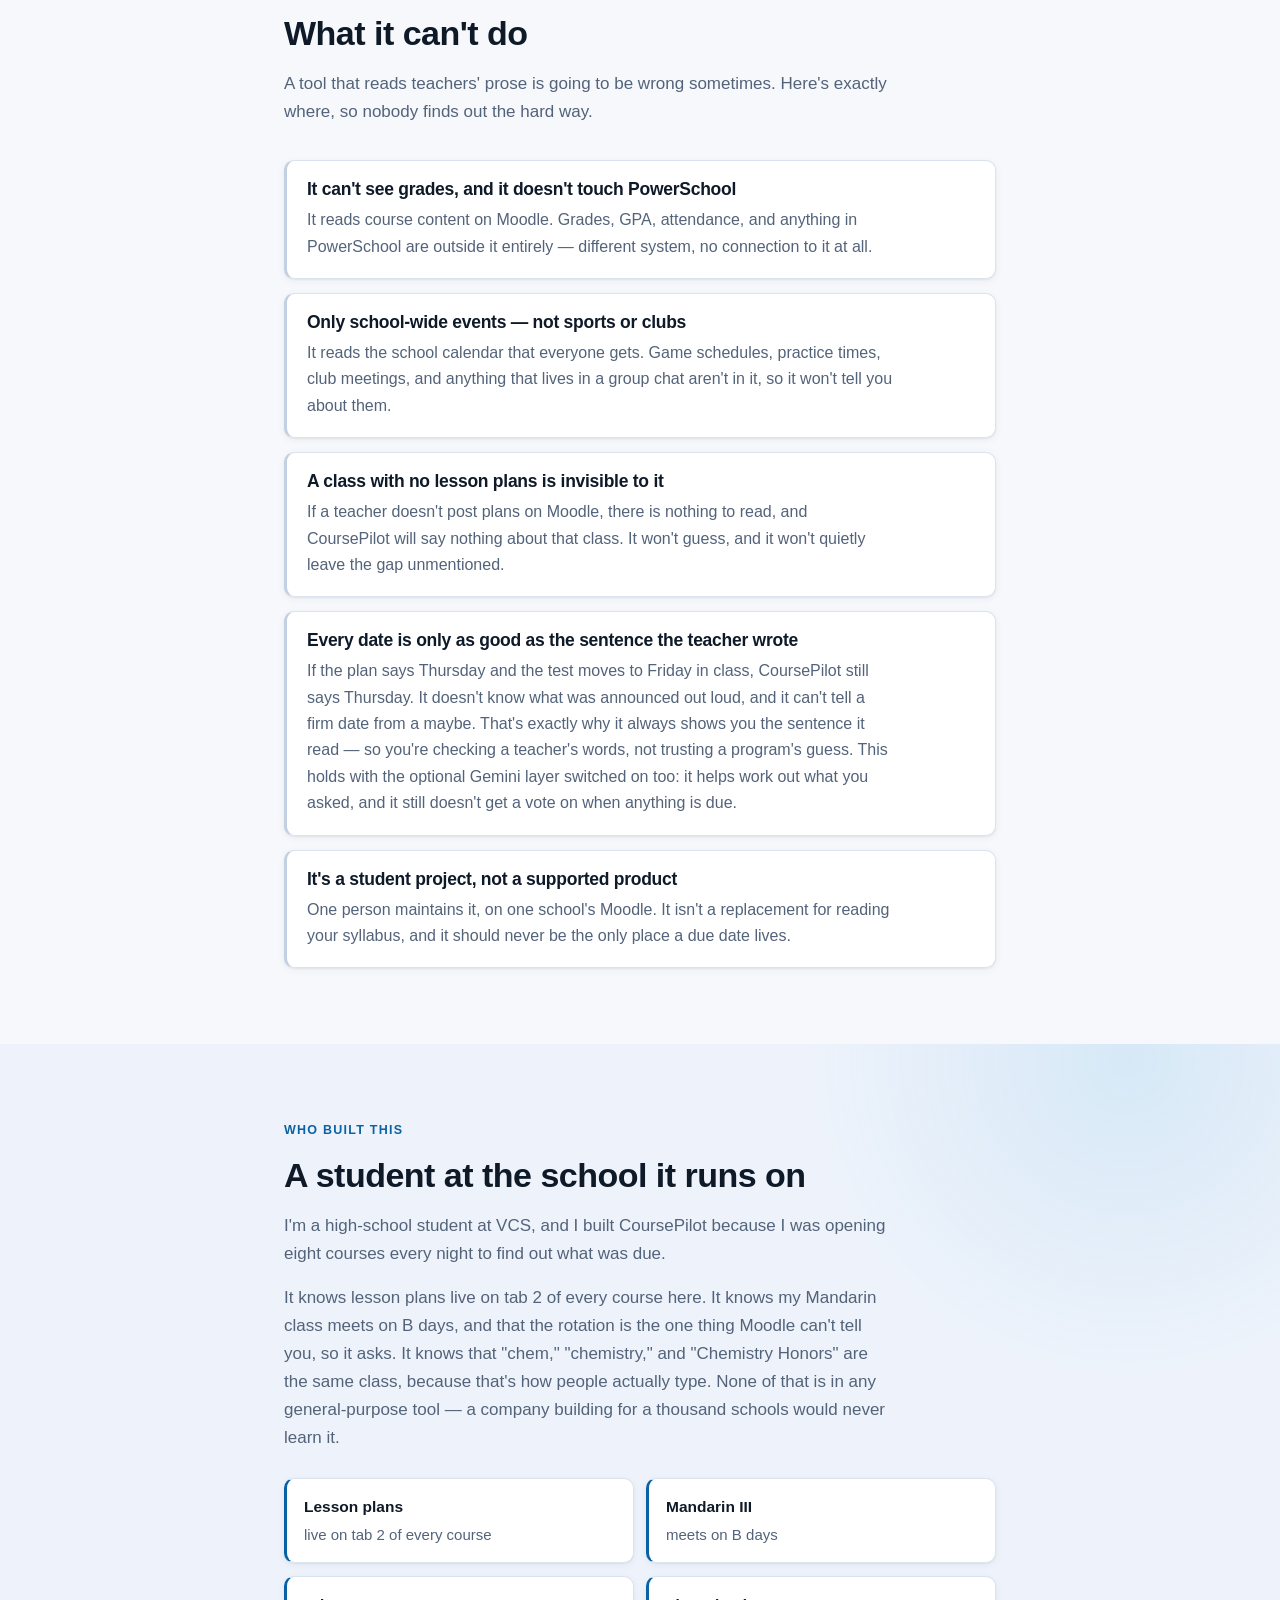
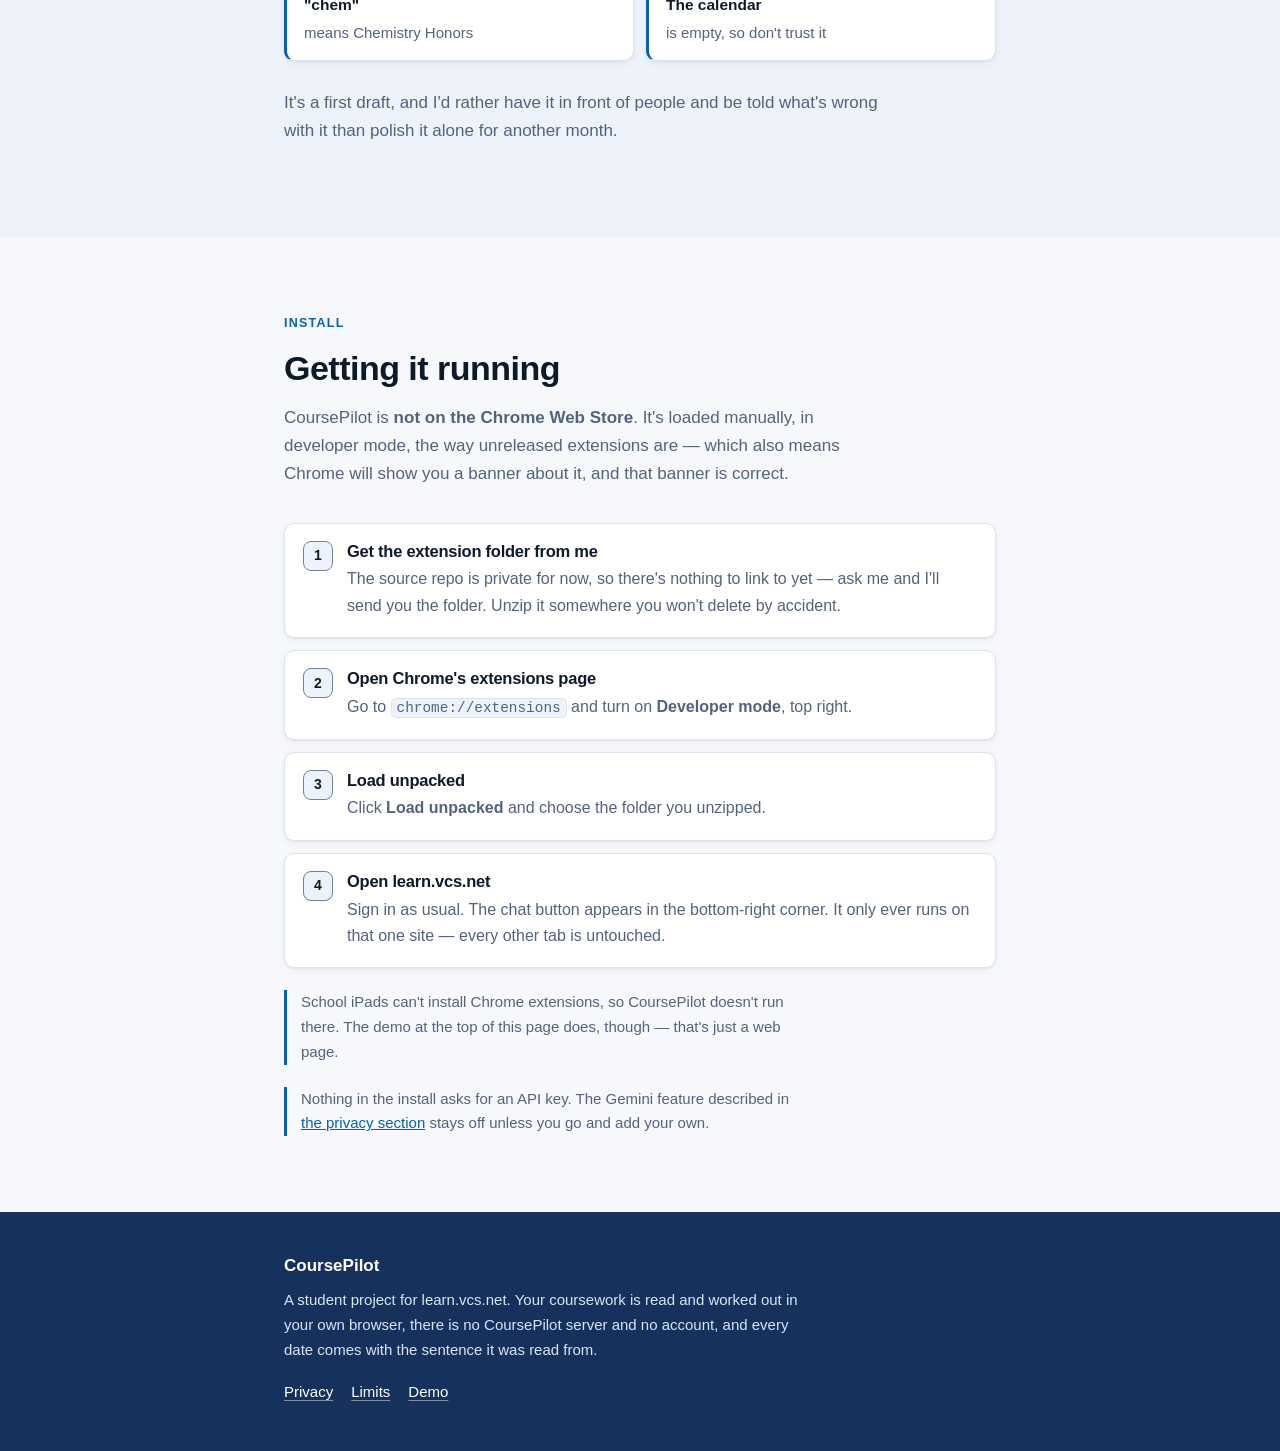
==== commit 718313cc: "Give the page depth, and animate the argument the diagram makes The site was clean and competent and" ====
--- a/index.html
+++ b/index.html
@@ -73,10 +73,21 @@
 
   <!-- ============================ HERO ============================ -->
   <section class="hero">
+    <!-- Backdrop. Three soft radial fields and a fading grid, all decorative
+         and all animated on transform only. aria-hidden: there is nothing here
+         to read. -->
+    <div class="hero-aurora" aria-hidden="true">
+      <span class="aurora-blob blob-a"></span>
+      <span class="aurora-blob blob-b"></span>
+      <span class="aurora-blob blob-c"></span>
+    </div>
+    <div class="hero-mesh" aria-hidden="true"></div>
+
     <div class="shell hero-grid">
       <div class="hero-copy">
         <p class="eyebrow">Chrome extension · learn.vcs.net</p>
-        <h1>Your homework is buried in lesson plans. CoursePilot reads them and tells you what's due.</h1>
+        <h1>Your homework is buried in lesson plans.
+          <span class="h1-accent">CoursePilot reads them and tells you what's due.</span></h1>
         <p class="lede">
           Our teachers don't use Moodle's calendar — it's empty. They write homework as
           prose inside lesson plans: <em>"Unit 1A Test Thursday 8/27,"</em> halfway down a page
@@ -103,7 +114,8 @@
           <em>"what's due this week?"</em>
         </figcaption>
 
-        <div class="browser">
+        <div class="browser-stage">
+        <div class="browser" id="browser-mock">
           <div class="browser-chrome" aria-hidden="true">
             <span class="dot"></span><span class="dot"></span><span class="dot"></span>
             <span class="browser-url">learn.vcs.net &nbsp;·&nbsp; demo, sample data</span>
@@ -118,6 +130,7 @@
             src="demo.html"
             width="820" height="620"
             title="CoursePilot live demo — the assistant running on sample data"></iframe>
+        </div>
         </div>
 
         <p class="demo-fallback">
@@ -265,12 +278,17 @@
             <path class="d-arrow" d="M404 150 H 436" marker-end="url(#cp-arrow)"/>
             <text class="d-edge" x="406" y="139">shows</text>
 
+            <!-- Pulses: the box lights up as the packet arrives in it. -->
+            <rect class="d-pulse d-pulse-2" x="232" y="86" width="164" height="128" rx="12"/>
+
             <!-- 3. the student -->
             <rect class="d-box" x="444" y="98" width="152" height="104" rx="12"/>
             <text class="d-box-title" x="462" y="128">You</text>
             <text class="d-box-sub" x="462" y="152">The chat window,</text>
             <text class="d-box-sub" x="462" y="170">on your screen,</text>
             <text class="d-box-sub" x="462" y="188">and nowhere else</text>
+
+            <rect class="d-pulse d-pulse-3" x="444" y="98" width="152" height="104" rx="12"/>
 
             <!-- what is kept, and where -->
             <rect class="d-note" x="32" y="252" width="262" height="130" rx="12"/>
@@ -303,6 +321,16 @@
             <text class="d-box-title d-opt-title" x="730" y="334">Google Gemini</text>
             <text class="d-box-sub" x="730" y="356">Optional, off by default.</text>
             <text class="d-box-sub" x="730" y="374">Gets the question you typed.</text>
+
+            <!-- The travelling packet. Two hops inside the tab, then the two
+                 attempts to leave: one runs into the wall, the other stops at a
+                 gate that is shut. Nothing ever reaches the far side. -->
+            <g class="d-flow" aria-hidden="true">
+              <circle class="d-dot d-dot-read"  cx="186" cy="150" r="5"/>
+              <circle class="d-dot d-dot-show"  cx="398" cy="150" r="5"/>
+              <circle class="d-dot d-dot-block" cx="430" cy="262" r="5"/>
+              <circle class="d-dot d-dot-gate"  cx="430" cy="348" r="5"/>
+            </g>
 
             <defs>
               <marker id="cp-arrow" viewBox="0 0 10 10" refX="9" refY="5" markerWidth="7" markerHeight="7" orient="auto-start-reverse">
@@ -349,10 +377,14 @@
             <path class="d-arrow" d="M190 294 V 318" marker-end="url(#cp-arrow-t)"/>
             <text class="d-edge" x="202" y="313">shows</text>
 
+            <rect class="d-pulse d-pulse-t2" x="26" y="190" width="328" height="104" rx="12"/>
+
             <rect class="d-box" x="26" y="326" width="328" height="86" rx="12"/>
             <text class="d-box-title" x="44" y="354">You</text>
             <text class="d-box-sub" x="44" y="376">The chat window, on your screen,</text>
             <text class="d-box-sub" x="44" y="394">and nowhere else</text>
+
+            <rect class="d-pulse d-pulse-t3" x="26" y="326" width="328" height="86" rx="12"/>
 
             <rect class="d-note" x="26" y="424" width="328" height="76" rx="12"/>
             <text class="d-note-title" x="44" y="450">Stored on this device only</text>
@@ -381,6 +413,11 @@
             <text class="d-box-sub" x="214" y="616">Optional, off by</text>
             <text class="d-box-sub" x="214" y="634">default. Gets the</text>
             <text class="d-box-sub" x="214" y="652">question you typed.</text>
+
+            <g class="d-flow d-flow-tall" aria-hidden="true">
+              <circle class="d-dot d-dot-read-t" cx="190" cy="160" r="5"/>
+              <circle class="d-dot d-dot-show-t" cx="190" cy="296" r="5"/>
+            </g>
 
             <defs>
               <marker id="cp-arrow-t" viewBox="0 0 10 10" refX="9" refY="5" markerWidth="7" markerHeight="7" orient="auto-start-reverse">
@@ -531,7 +568,8 @@
   </section>
 
   <!-- ======================== BUILT BY A STUDENT ======================== -->
-  <section id="who" class="section section-alt" aria-labelledby="who-title">
+  <section id="who" class="section section-alt section-who" aria-labelledby="who-title">
+    <div class="who-aurora" aria-hidden="true"><span class="aurora-blob blob-d"></span></div>
     <div class="shell shell-narrow">
       <p class="eyebrow">Who built this</p>
       <h2 id="who-title">A student at the school it runs on</h2>
@@ -546,6 +584,13 @@
         how people actually type. None of that is in any general-purpose tool — a company building
         for a thousand schools would never learn it.
       </p>
+      <ul class="knows" aria-label="Things CoursePilot knows about this specific school">
+        <li class="reveal"><span class="knows-k">Lesson plans</span><span class="knows-v">live on tab 2 of every course</span></li>
+        <li class="reveal"><span class="knows-k">Mandarin III</span><span class="knows-v">meets on B days</span></li>
+        <li class="reveal"><span class="knows-k">"chem"</span><span class="knows-v">means Chemistry Honors</span></li>
+        <li class="reveal"><span class="knows-k">The calendar</span><span class="knows-v">is empty, so don't trust it</span></li>
+      </ul>
+
       <p class="who-body">
         It's a first draft, and I'd rather have it in front of people and be told what's wrong with
         it than polish it alone for another month.
--- a/styles.css
+++ b/styles.css
@@ -22,6 +22,7 @@
   --border: #dbe3ef;
   --border-strong: #c3d0e2;
   --ui-edge: #6f8199;        /* boundaries that must clear 3:1 as UI */
+  --mesh-line: rgba(22, 50, 92, .07);  /* decorative hero grid */
 
   /* ink */
   --text: #0f1a29;
@@ -31,11 +32,13 @@
   --brand: #16325c;          /* header + deep fills, identical in both themes */
   --brand-2: #24508f;
   --accent: #0b8ed4;         /* fills, rules, dots — never small text */
-  --accent-ink: #0b6fb8;     /* accent used AS text; must clear 4.5:1 */
+  --accent-ink: #0a62a4;     /* accent used AS text; must clear 4.5:1 even
+                                over the hero backdrop, so it is darker than
+                                --accent rather than a shade of it */
   --on-brand: #ffffff;
   --on-brand-muted: #c5d6ef; /* nav links on the navy bar */
 
-  --focus: #0b6fb8;
+  --focus: #0a62a4;
   --shadow-1: 0 1px 2px rgba(15, 26, 41, .06), 0 2px 8px rgba(15, 26, 41, .05);
   --shadow-2: 0 8px 24px rgba(15, 26, 41, .10), 0 2px 6px rgba(15, 26, 41, .06);
   --shadow-3: 0 24px 60px rgba(15, 26, 41, .16), 0 4px 12px rgba(15, 26, 41, .08);
@@ -53,7 +56,8 @@
     --surface-2: #1d2839;
     --border: #2b3849;
     --border-strong: #3b4a5f;
-    --ui-edge: #6b7f9b;
+    --ui-edge: #8697b0;
+    --mesh-line: rgba(140, 190, 240, .07);
 
     --text: #e9f0f9;
     --muted: #a2b4ca;
@@ -78,7 +82,8 @@
   --surface-2: #1d2839;
   --border: #2b3849;
   --border-strong: #3b4a5f;
-  --ui-edge: #6b7f9b;
+  --ui-edge: #8697b0;
+  --mesh-line: rgba(140, 190, 240, .07);
 
   --text: #e9f0f9;
   --muted: #a2b4ca;
@@ -347,7 +352,7 @@
 @media (min-width: 1080px) {
   .hero-grid {
     display: grid;
-    grid-template-columns: minmax(0, 0.86fr) minmax(0, 1.14fr);
+    grid-template-columns: minmax(0, 0.95fr) minmax(0, 1.05fr);
     gap: 40px;
     align-items: start;
   }
@@ -567,10 +572,7 @@
 .step {
   display: flex;
   gap: 18px;
-  padding: 22px 0;
-  border-top: 1px solid var(--border);
-}
-.step:first-child { border-top: 0; padding-top: 6px; }
+}
 .step-num {
   flex: 0 0 auto;
   width: 34px; height: 34px;
@@ -704,7 +706,7 @@
 .fact-optin {
   background: var(--surface);
   border: 1px solid var(--border);
-  border-left: 3px solid var(--accent);
+  border-left: 3px solid var(--accent-ink);
   border-radius: var(--radius-sm);
   padding: 20px;
   margin: 6px 0;
@@ -728,7 +730,7 @@
 }
 .limits h3 { font-size: 17.5px; margin-bottom: 7px; }
 .limits p { color: var(--muted); max-width: 66ch; }
-.limits-key { border-left-color: var(--accent); }
+.limits-key { border-left-color: var(--accent-ink); }
 
 /* ---- who ---- */
 
@@ -779,7 +781,7 @@
   margin-top: 22px;
   font-size: 15px;
   color: var(--muted);
-  border-left: 3px solid var(--accent);
+  border-left: 3px solid var(--accent-ink);
   padding-left: 14px;
   max-width: 62ch;
 }
@@ -808,6 +810,428 @@
   text-underline-offset: 3px;
 }
 .footer-links a:hover { color: #ffffff; text-decoration-color: #ffffff; }
+
+/* ==========================================================================
+   Depth and motion
+
+   Where the flash goes is a decision, not a default. The hero, the four steps
+   and the who-built-it section carry it; privacy and limits stay flat and
+   quiet, because a pitch that calms down when it starts talking about data
+   reads as confidence and an animated trust section reads as a sales page.
+
+   The one exception is the data-flow diagram, which is animated precisely
+   because the motion *is* the argument: the packet moves, reaches the wall,
+   and stops. Everything here animates transform and opacity only.
+   ========================================================================== */
+
+/* ---- hero backdrop: three slow radial fields and a fading grid ---------- */
+
+.hero {
+  position: relative;
+  isolation: isolate;
+  overflow: hidden;
+}
+
+.hero-aurora,
+.who-aurora {
+  position: absolute;
+  inset: 0;
+  z-index: -1;
+  pointer-events: none;
+  overflow: hidden;
+}
+
+.aurora-blob {
+  position: absolute;
+  display: block;
+  border-radius: 50%;
+  will-change: transform;
+}
+
+/* Alpha is kept low on purpose: these sit behind body copy, and the measured
+   contrast has to survive the worst point of the gradient. */
+.blob-a {
+  width: 46vw; height: 46vw;
+  min-width: 420px; min-height: 420px;
+  left: -10%; top: -34%;
+  /* A lift, not a tint: white can only raise the luminance behind dark
+     text, so this field can never cost contrast. */
+  background: radial-gradient(circle at 50% 50%, rgba(255, 255, 255, .92), rgba(255, 255, 255, 0) 66%);
+  animation: drift-a 30s ease-in-out infinite;
+}
+.blob-b {
+  width: 40vw; height: 40vw;
+  min-width: 380px; min-height: 380px;
+  right: -12%; top: -22%;
+  background: radial-gradient(circle at 50% 50%, rgba(11, 142, 212, .09), rgba(11, 142, 212, 0) 66%);
+  animation: drift-b 38s ease-in-out infinite;
+}
+.blob-c {
+  width: 34vw; height: 34vw;
+  min-width: 320px; min-height: 320px;
+  left: 34%; bottom: -30%;
+  background: radial-gradient(circle at 50% 50%, rgba(36, 80, 143, .06), rgba(36, 80, 143, 0) 70%);
+  animation: drift-c 34s ease-in-out infinite;
+}
+.blob-d {
+  width: 52vw; height: 52vw;
+  min-width: 440px; min-height: 440px;
+  right: -14%; top: -40%;
+  background: radial-gradient(circle at 50% 50%, rgba(11, 142, 212, .10), rgba(11, 142, 212, 0) 68%);
+  animation: drift-b 42s ease-in-out infinite;
+}
+
+:root[data-theme="dark"] .blob-a,
+:root[data-theme="dark"] .blob-d { background: radial-gradient(circle at 50% 50%, rgba(56, 189, 248, .17), rgba(56, 189, 248, 0) 68%); }
+:root[data-theme="dark"] .blob-b { background: radial-gradient(circle at 50% 50%, rgba(37, 83, 154, .30), rgba(37, 83, 154, 0) 66%); }
+:root[data-theme="dark"] .blob-c { background: radial-gradient(circle at 50% 50%, rgba(11, 111, 184, .20), rgba(11, 111, 184, 0) 70%); }
+@media (prefers-color-scheme: dark) {
+  :root:not([data-theme="light"]) .blob-a,
+  :root:not([data-theme="light"]) .blob-d { background: radial-gradient(circle at 50% 50%, rgba(56, 189, 248, .17), rgba(56, 189, 248, 0) 68%); }
+  :root:not([data-theme="light"]) .blob-b { background: radial-gradient(circle at 50% 50%, rgba(37, 83, 154, .30), rgba(37, 83, 154, 0) 66%); }
+  :root:not([data-theme="light"]) .blob-c { background: radial-gradient(circle at 50% 50%, rgba(11, 111, 184, .20), rgba(11, 111, 184, 0) 70%); }
+}
+
+@keyframes drift-a {
+  0%, 100% { transform: translate3d(0, 0, 0) scale(1); }
+  50%      { transform: translate3d(6%, 8%, 0) scale(1.10); }
+}
+@keyframes drift-b {
+  0%, 100% { transform: translate3d(0, 0, 0) scale(1.05); }
+  50%      { transform: translate3d(-7%, 6%, 0) scale(1); }
+}
+@keyframes drift-c {
+  0%, 100% { transform: translate3d(0, 0, 0) scale(1); }
+  50%      { transform: translate3d(5%, -7%, 0) scale(1.12); }
+}
+
+/* A faint engineering grid, faded out at the edges so it never reads as a
+   border. Static — one more moving thing here would be noise. */
+.hero-mesh {
+  position: absolute;
+  inset: 0;
+  z-index: -1;
+  pointer-events: none;
+  background-image:
+    linear-gradient(to right, var(--mesh-line) 1px, transparent 1px),
+    linear-gradient(to bottom, var(--mesh-line) 1px, transparent 1px);
+  background-size: 68px 68px;
+  -webkit-mask-image: radial-gradient(ellipse 78% 62% at 28% 34%, #000 0%, transparent 72%);
+  mask-image: radial-gradient(ellipse 78% 62% at 28% 34%, #000 0%, transparent 72%);
+}
+
+/* ---- hero type ---------------------------------------------------------- */
+
+.hero h1 {
+  font-size: clamp(35px, 7.6vw, 56px);
+  font-weight: 800;
+  line-height: 1.04;
+  letter-spacing: -0.034em;
+  max-width: 16ch;
+  margin-bottom: 22px;
+  text-wrap: balance;
+}
+
+/* Beside the demo the copy column is around 500px, so the display size has to
+   come down or the headline runs to six lines of three words. */
+@media (min-width: 1080px) {
+  .hero h1 { font-size: clamp(32px, 3.5vw, 45px); max-width: 15ch; }
+}
+
+/* Both ends of this gradient are measured against the hero background, so
+   every point along it clears 4.5:1. The solid colour is declared first and
+   survives if background-clip is unsupported. */
+.h1-accent {
+  color: var(--accent-ink);
+  background-image: linear-gradient(96deg, var(--brand) 2%, var(--brand-2) 46%, var(--accent-ink) 100%);
+  -webkit-background-clip: text;
+  background-clip: text;
+  -webkit-text-fill-color: transparent;
+}
+:root[data-theme="dark"] .h1-accent {
+  color: var(--accent-ink);
+  background-image: linear-gradient(96deg, #cfe4fb 2%, var(--accent-ink) 46%, var(--accent) 100%);
+}
+@media (prefers-color-scheme: dark) {
+  :root:not([data-theme="light"]) .h1-accent {
+    background-image: linear-gradient(96deg, #cfe4fb 2%, var(--accent-ink) 46%, var(--accent) 100%);
+  }
+}
+
+/* ---- buttons with a bit of life ---------------------------------------- */
+
+.button-primary {
+  position: relative;
+  overflow: hidden;
+  background: linear-gradient(135deg, var(--brand) 0%, var(--brand-2) 100%);
+}
+.button-primary::after {
+  content: "";
+  position: absolute;
+  inset: 0;
+  background: linear-gradient(105deg, transparent 34%, rgba(255, 255, 255, .22) 50%, transparent 66%);
+  transform: translateX(-120%);
+  transition: transform .6s cubic-bezier(.2, .7, .3, 1);
+}
+.button-primary:hover::after,
+.button-primary:focus-visible::after { transform: translateX(120%); }
+.button-primary:hover { transform: translateY(-2px); }
+.button-quiet:hover { transform: translateY(-2px); }
+
+/* ---- the browser mock, as an object rather than a screenshot ------------ */
+
+.browser-stage { perspective: 1500px; }
+
+.browser {
+  /* JS feeds --tilt-x / --tilt-y from the pointer; these are the resting
+     values, so the object still reads as tilted with no JS and on touch. */
+  transform:
+    rotateX(var(--tilt-x, 3.2deg))
+    rotateY(var(--tilt-y, -6.5deg))
+    translateZ(0);
+  transform-origin: 50% 60%;
+  transition: transform .55s cubic-bezier(.2, .7, .3, 1), box-shadow .55s ease;
+  will-change: transform;
+}
+
+/* Flat whenever anyone is actually using it — pointer inside, or something
+   in there has keyboard focus. An interactive surface should not be skewed
+   under the hand that is using it. */
+.browser.is-flat {
+  --tilt-x: 0deg;
+  --tilt-y: 0deg;
+  box-shadow: var(--shadow-3);
+}
+
+/* No tilt on touch: nothing to hover with, and iPads have better things to
+   spend a compositor pass on. */
+@media (hover: none), (pointer: coarse) {
+  .browser { transform: none; }
+}
+
+/* ---- how it works: real cards on a rail -------------------------------- */
+
+/* The numbers move out of the cards and sit on a spine in the gutter, so the
+   four steps read as one run rather than four unrelated boxes. */
+.steps { position: relative; padding-left: 46px; }
+
+/* A pseudo-element, not a span: only <li> is valid inside an <ol>, and this
+   also keeps :nth-child on the steps counting from one. */
+.steps::before {
+  content: "";
+  position: absolute;
+  left: 16px;
+  top: 24px;
+  bottom: 24px;
+  width: 2px;
+  border-radius: 2px;
+  background: linear-gradient(to bottom, transparent, var(--accent) 10%, var(--accent) 90%, transparent);
+  opacity: .34;
+}
+
+.step {
+  position: relative;
+  display: block;
+  padding: 20px 22px;
+  margin-bottom: 14px;
+  border-top: 0;
+  border: 1px solid var(--border);
+  border-radius: var(--radius);
+  background: var(--surface);
+  box-shadow: var(--shadow-1);
+  transition: transform .35s cubic-bezier(.2, .7, .3, 1), box-shadow .35s ease, border-color .35s ease;
+  will-change: transform;
+}
+.step:first-child { padding-top: 20px; }
+.step:hover {
+  transform: translateY(-5px) rotate(-.45deg);
+  box-shadow: var(--shadow-3);
+  border-color: var(--accent);
+}
+.step:nth-child(odd):hover { transform: translateY(-5px) rotate(.45deg); }
+
+.step-num {
+  position: absolute;
+  left: -46px;
+  top: 20px;
+  background: linear-gradient(140deg, var(--brand-2), var(--brand));
+  box-shadow: 0 4px 12px rgba(11, 111, 184, .32);
+  transition: transform .35s cubic-bezier(.2, .7, .3, 1);
+}
+.step:hover .step-num { transform: scale(1.14) rotate(-7deg); }
+
+/* Below this the gutter costs more than the spine is worth, so the number
+   goes back inside the card. */
+@media (max-width: 620px) {
+  .steps { padding-left: 0; }
+  .steps::before { display: none; }
+  .step { display: flex; gap: 16px; align-items: flex-start; }
+  .step-num { position: static; }
+}
+
+/* ---- who built it ------------------------------------------------------ */
+
+.section-who { position: relative; isolation: isolate; overflow: hidden; }
+
+.knows {
+  list-style: none;
+  margin: 26px 0 28px;
+  padding: 0;
+  display: grid;
+  gap: 12px;
+  grid-template-columns: repeat(auto-fit, minmax(280px, 1fr));
+}
+.knows li {
+  display: flex;
+  flex-direction: column;
+  gap: 3px;
+  padding: 15px 17px;
+  border-radius: var(--radius-sm);
+  border: 1px solid var(--border);
+  border-left: 3px solid var(--accent-ink);
+  background: var(--surface);
+  box-shadow: var(--shadow-1);
+  transition: transform .35s cubic-bezier(.2, .7, .3, 1), box-shadow .35s ease;
+  will-change: transform;
+}
+.knows li:hover {
+  transform: translateY(-4px) scale(1.015);
+  box-shadow: var(--shadow-2);
+}
+.knows-k { font-weight: 700; font-size: 15.5px; color: var(--text); }
+.knows-v { font-size: 15px; color: var(--muted); }
+
+/* ---- install cards lift, quietly --------------------------------------- */
+
+.install li {
+  transition: transform .35s cubic-bezier(.2, .7, .3, 1), box-shadow .35s ease;
+}
+.install li:hover { transform: translateY(-3px); box-shadow: var(--shadow-2); }
+
+/* ==========================================================================
+   The data-flow animation
+
+   One 7s cycle, shared by every element: each keyframe set covers the whole
+   cycle and is simply invisible outside its own window, so nothing can drift
+   out of sync the way animation-delay does. A packet crosses to the
+   extension, the extension lights up, it crosses to the student — and then
+   the two attempts to leave arrive at the boundary and stop. That last beat
+   is the entire point of the section.
+
+   Only transform and opacity move.
+   ========================================================================== */
+
+.d-dot { fill: var(--accent); }
+.d-pulse {
+  fill: none;
+  stroke: var(--accent);
+  stroke-width: 2.4;
+  opacity: 0;
+}
+
+.d-dot, .d-pulse, .d-block, .d-gate { will-change: transform, opacity; }
+
+.diagram-wide .d-dot-read  { animation: dot-read 7s linear infinite; }
+.diagram-wide .d-dot-show  { animation: dot-show 7s linear infinite; }
+.diagram-wide .d-dot-block { animation: dot-block 7s linear infinite; }
+.diagram-wide .d-dot-gate  { animation: dot-gate 7s linear infinite; }
+.diagram-wide .d-pulse-2   { animation: pulse-2 7s linear infinite; }
+.diagram-wide .d-pulse-3   { animation: pulse-3 7s linear infinite; }
+.diagram-wide .d-block     { animation: impact-block 7s linear infinite; }
+.diagram-wide .d-gate      { animation: impact-gate 7s linear infinite; }
+
+/* Portrait has no clear corridor for a travelling exit dot — it would have to
+   cross the storage box — so there the wall marks carry the impact alone. */
+.diagram-tall .d-dot-read-t { animation: dot-read-t 7s linear infinite; }
+.diagram-tall .d-dot-show-t { animation: dot-show-t 7s linear infinite; }
+.diagram-tall .d-pulse-t2   { animation: pulse-2 7s linear infinite; }
+.diagram-tall .d-pulse-t3   { animation: pulse-3 7s linear infinite; }
+.diagram-tall .d-block      { animation: impact-block-t 7s linear infinite; }
+.diagram-tall .d-gate       { animation: impact-gate-t 7s linear infinite; }
+
+@keyframes dot-read {
+  0%, 2%    { opacity: 0; transform: translateX(0); }
+  4%        { opacity: 1; transform: translateX(2px); }
+  15%       { opacity: 1; transform: translateX(44px); }
+  17%, 100% { opacity: 0; transform: translateX(44px); }
+}
+@keyframes dot-show {
+  0%, 23%   { opacity: 0; transform: translateX(0); }
+  25%       { opacity: 1; transform: translateX(2px); }
+  36%       { opacity: 1; transform: translateX(44px); }
+  38%, 100% { opacity: 0; transform: translateX(44px); }
+}
+@keyframes pulse-2 {
+  0%, 13%   { opacity: 0; }
+  17%       { opacity: .95; }
+  24%, 100% { opacity: 0; }
+}
+@keyframes pulse-3 {
+  0%, 34%   { opacity: 0; }
+  38%       { opacity: .95; }
+  45%, 100% { opacity: 0; }
+}
+
+/* The blocked crossing: out to the wall, a hard stop, a recoil, gone. */
+@keyframes dot-block {
+  0%, 49%   { opacity: 0; transform: translateX(0); }
+  51%       { opacity: 1; transform: translateX(2px); }
+  64%       { opacity: 1; transform: translateX(176px); }
+  66%       { transform: translateX(166px); }
+  68%       { transform: translateX(173px); }
+  70%       { opacity: 1; transform: translateX(169px); }
+  75%, 100% { opacity: 0; transform: translateX(169px); }
+}
+/* The optional crossing: same journey, stopped by a gate that is shut. */
+@keyframes dot-gate {
+  0%, 73%   { opacity: 0; transform: translateX(0); }
+  75%       { opacity: 1; transform: translateX(2px); }
+  88%       { opacity: 1; transform: translateX(168px); }
+  90%       { transform: translateX(160px); }
+  92%       { transform: translateX(166px); }
+  94%       { opacity: 1; transform: translateX(163px); }
+  98%, 100% { opacity: 0; transform: translateX(163px); }
+}
+@keyframes impact-block {
+  0%, 63%   { transform: scale(1); }
+  65%       { transform: scale(1.22); }
+  70%, 100% { transform: scale(1); }
+}
+@keyframes impact-gate {
+  0%, 87%   { transform: scale(1); }
+  89%       { transform: scale(1.28); }
+  94%, 100% { transform: scale(1); }
+}
+
+@keyframes dot-read-t {
+  0%, 2%    { opacity: 0; transform: translateY(0); }
+  4%        { opacity: 1; transform: translateY(1px); }
+  15%       { opacity: 1; transform: translateY(24px); }
+  17%, 100% { opacity: 0; transform: translateY(24px); }
+}
+@keyframes dot-show-t {
+  0%, 23%   { opacity: 0; transform: translateY(0); }
+  25%       { opacity: 1; transform: translateY(1px); }
+  36%       { opacity: 1; transform: translateY(24px); }
+  38%, 100% { opacity: 0; transform: translateY(24px); }
+}
+@keyframes impact-block-t {
+  0%, 55%   { transform: scale(1); }
+  58%       { transform: scale(1.22); }
+  64%, 100% { transform: scale(1); }
+}
+@keyframes impact-gate-t {
+  0%, 77%   { transform: scale(1); }
+  80%       { transform: scale(1.28); }
+  86%, 100% { transform: scale(1); }
+}
+
+/* Scaling an SVG shape needs its own box as the origin, or it flies off
+   toward the viewBox corner. */
+.d-block, .d-gate {
+  transform-box: fill-box;
+  transform-origin: center;
+}
 
 /* --------------------------------------------------------------------------
    Motion
@@ -833,4 +1257,27 @@
   }
   .js .reveal { opacity: 1; transform: none; }
   .live-dot { animation: none; }
-}
+
+  /* Everything added for flash, switched off. The tilt is reset through the
+     custom properties as well as the transform, so a stale pointer value can
+     never reintroduce it. */
+  .aurora-blob { animation: none; transform: none; }
+  .browser {
+    --tilt-x: 0deg;
+    --tilt-y: 0deg;
+    transform: none !important;
+  }
+  .step:hover,
+  .step:nth-child(odd):hover,
+  .knows li:hover,
+  .install li:hover,
+  .button-primary:hover,
+  .button-quiet:hover { transform: none; }
+  .step:hover .step-num { transform: none; }
+  .button-primary::after { display: none; }
+
+  /* The diagram animation is the one piece of motion that carries meaning, so
+     it is removed rather than frozen: the static drawing already says it. */
+  .d-dot, .d-pulse { display: none; }
+  .d-block, .d-gate { animation: none; transform: none; }
+}
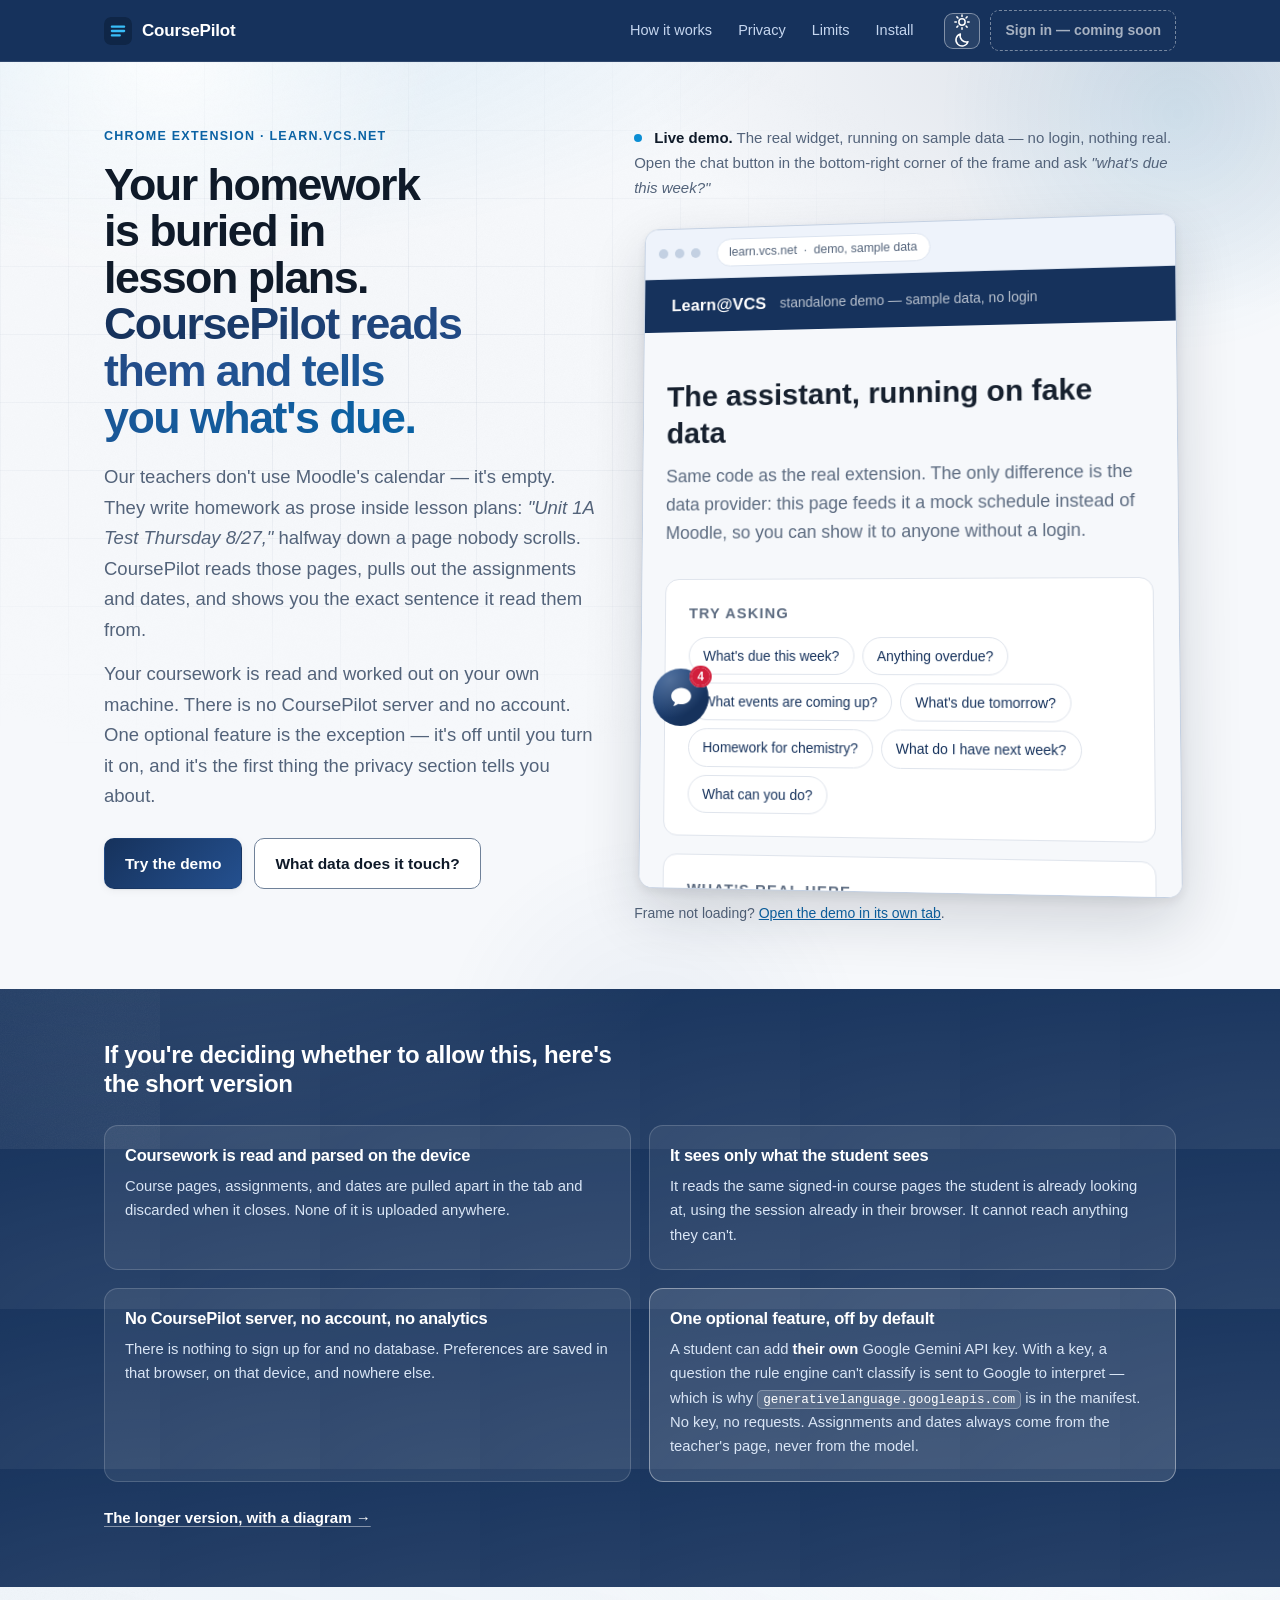
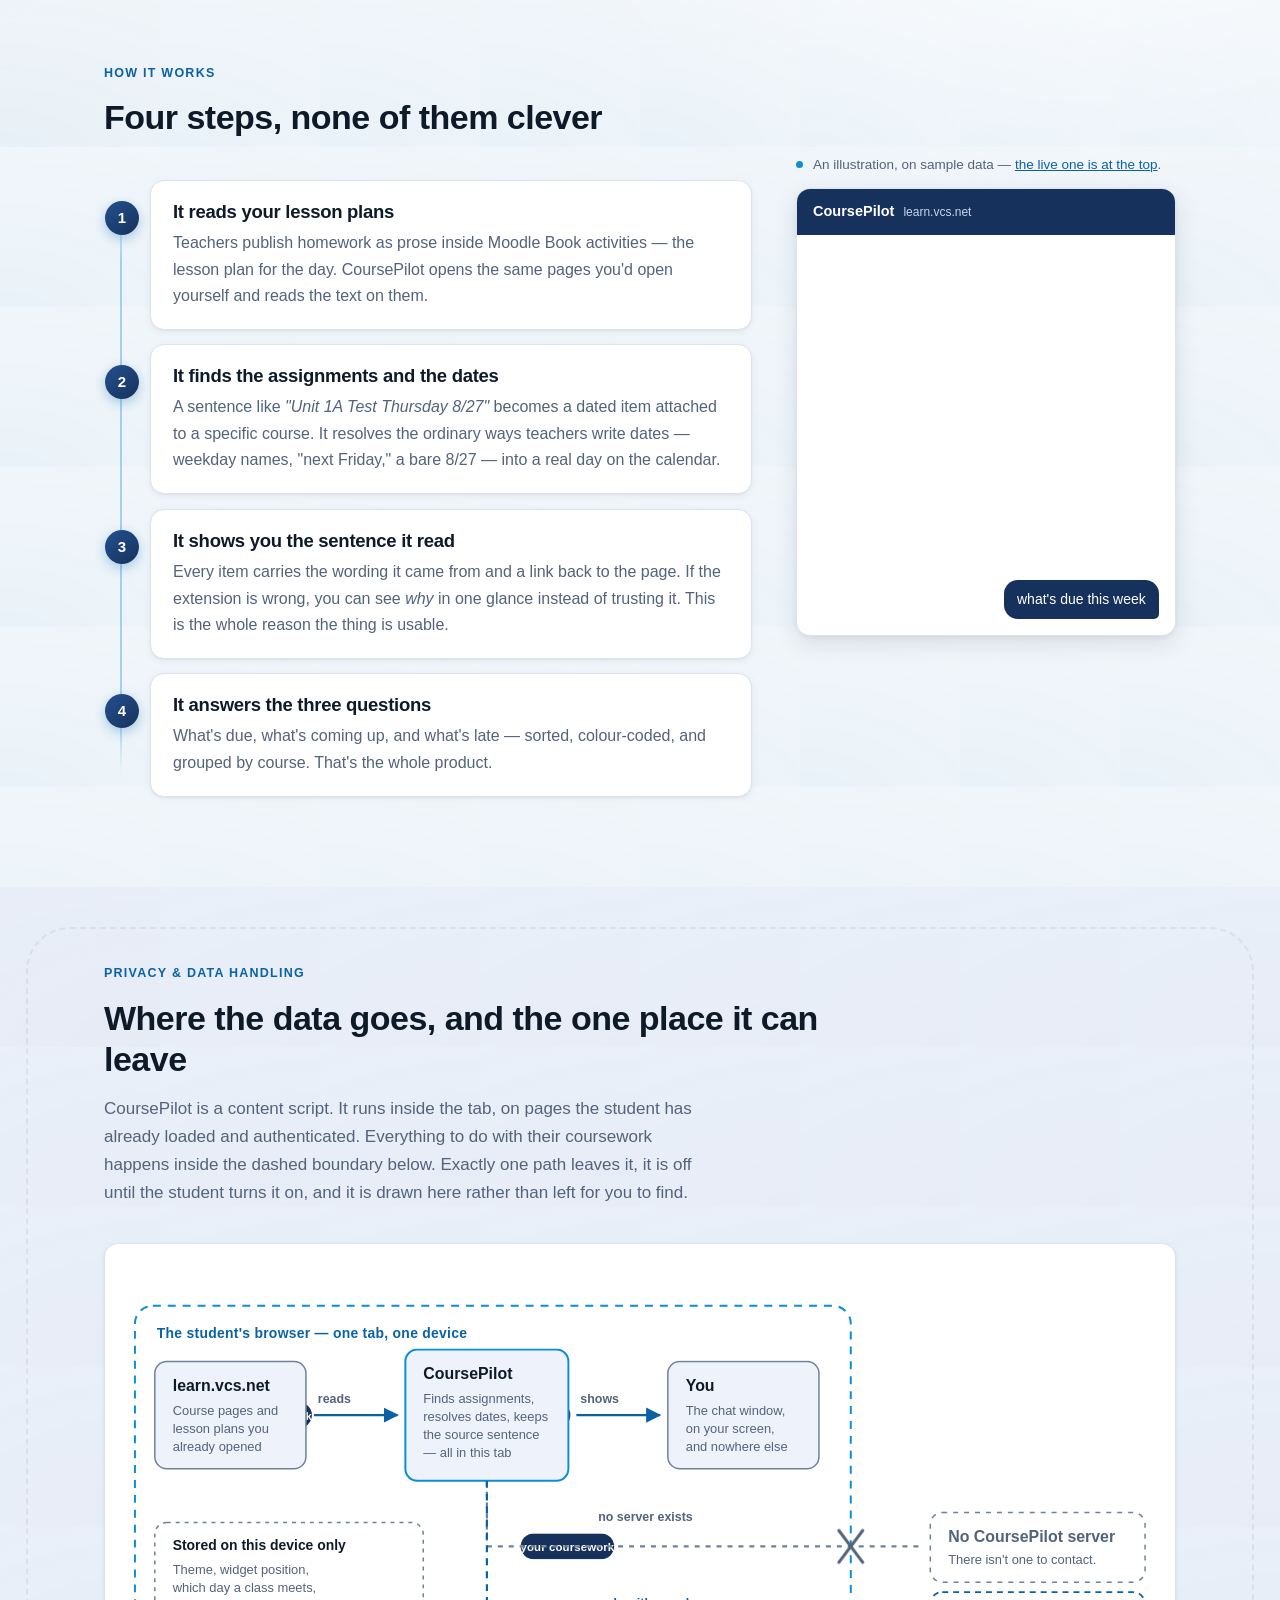
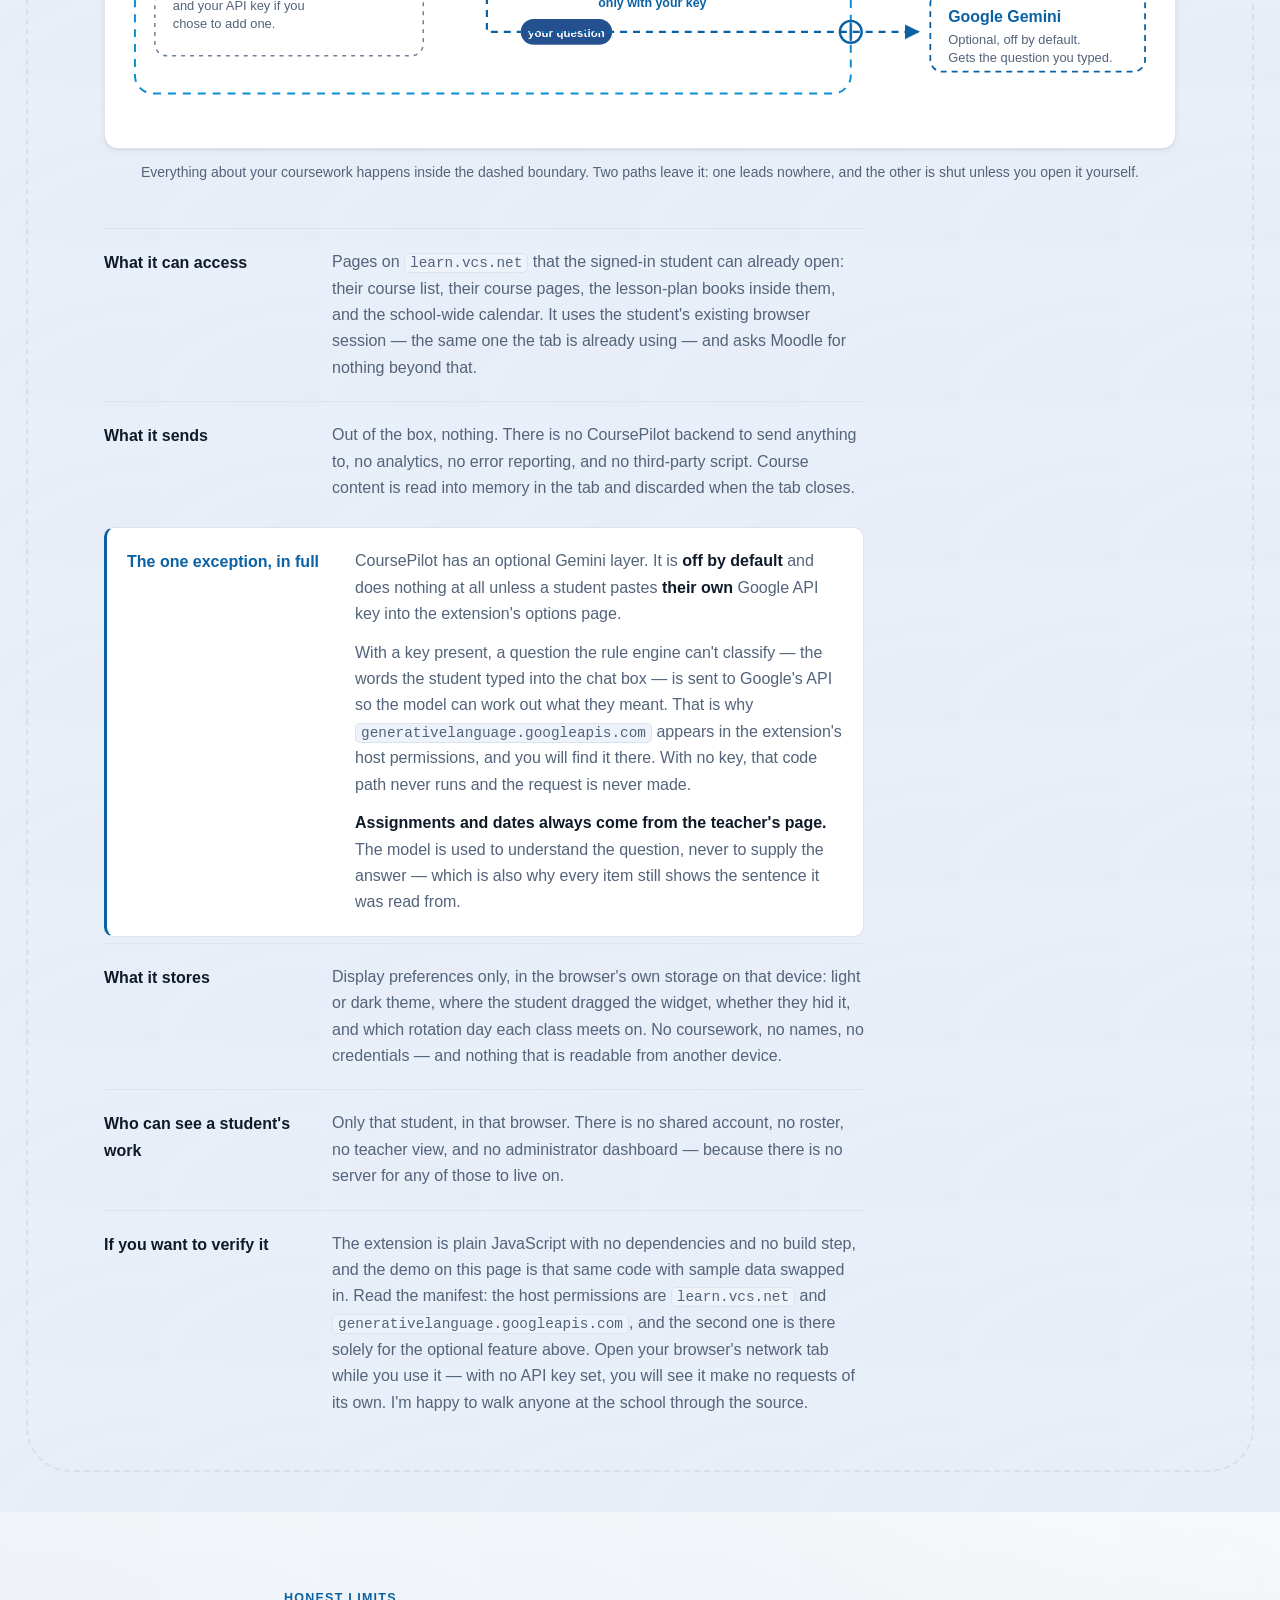
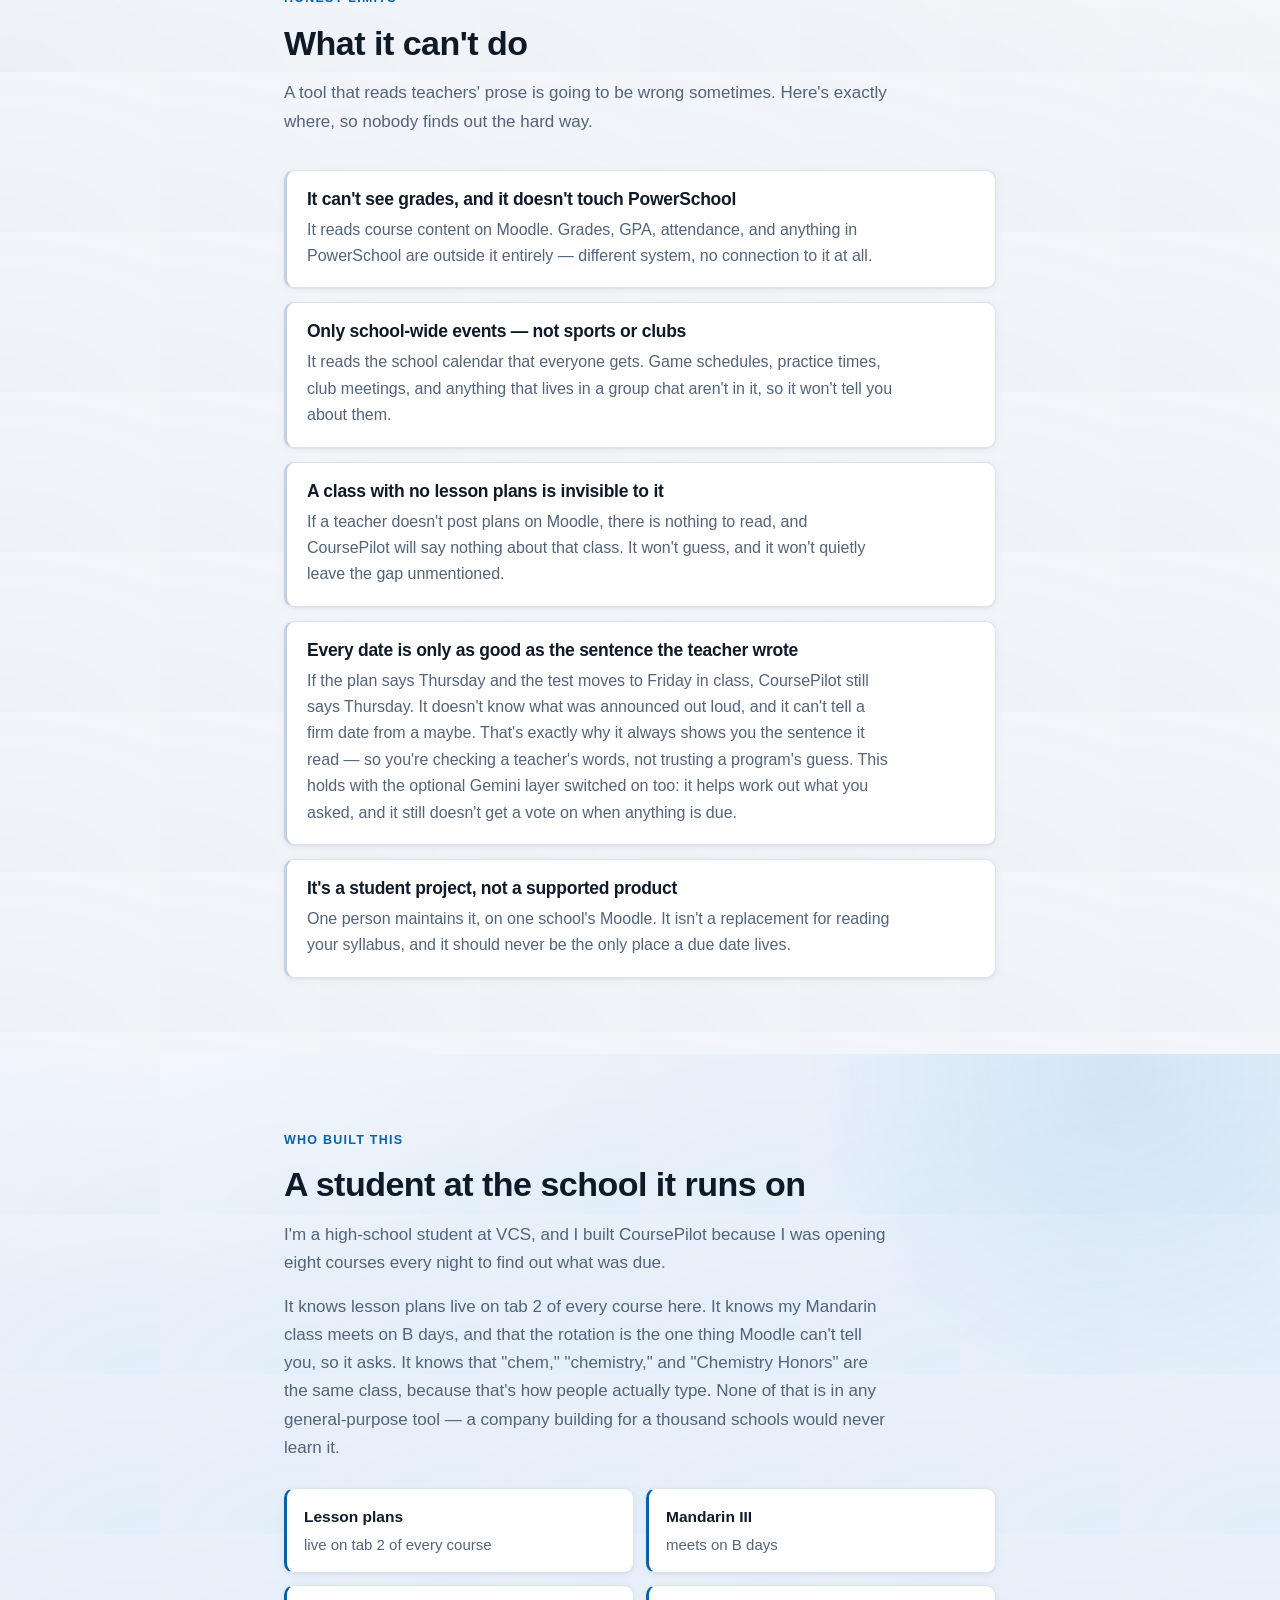
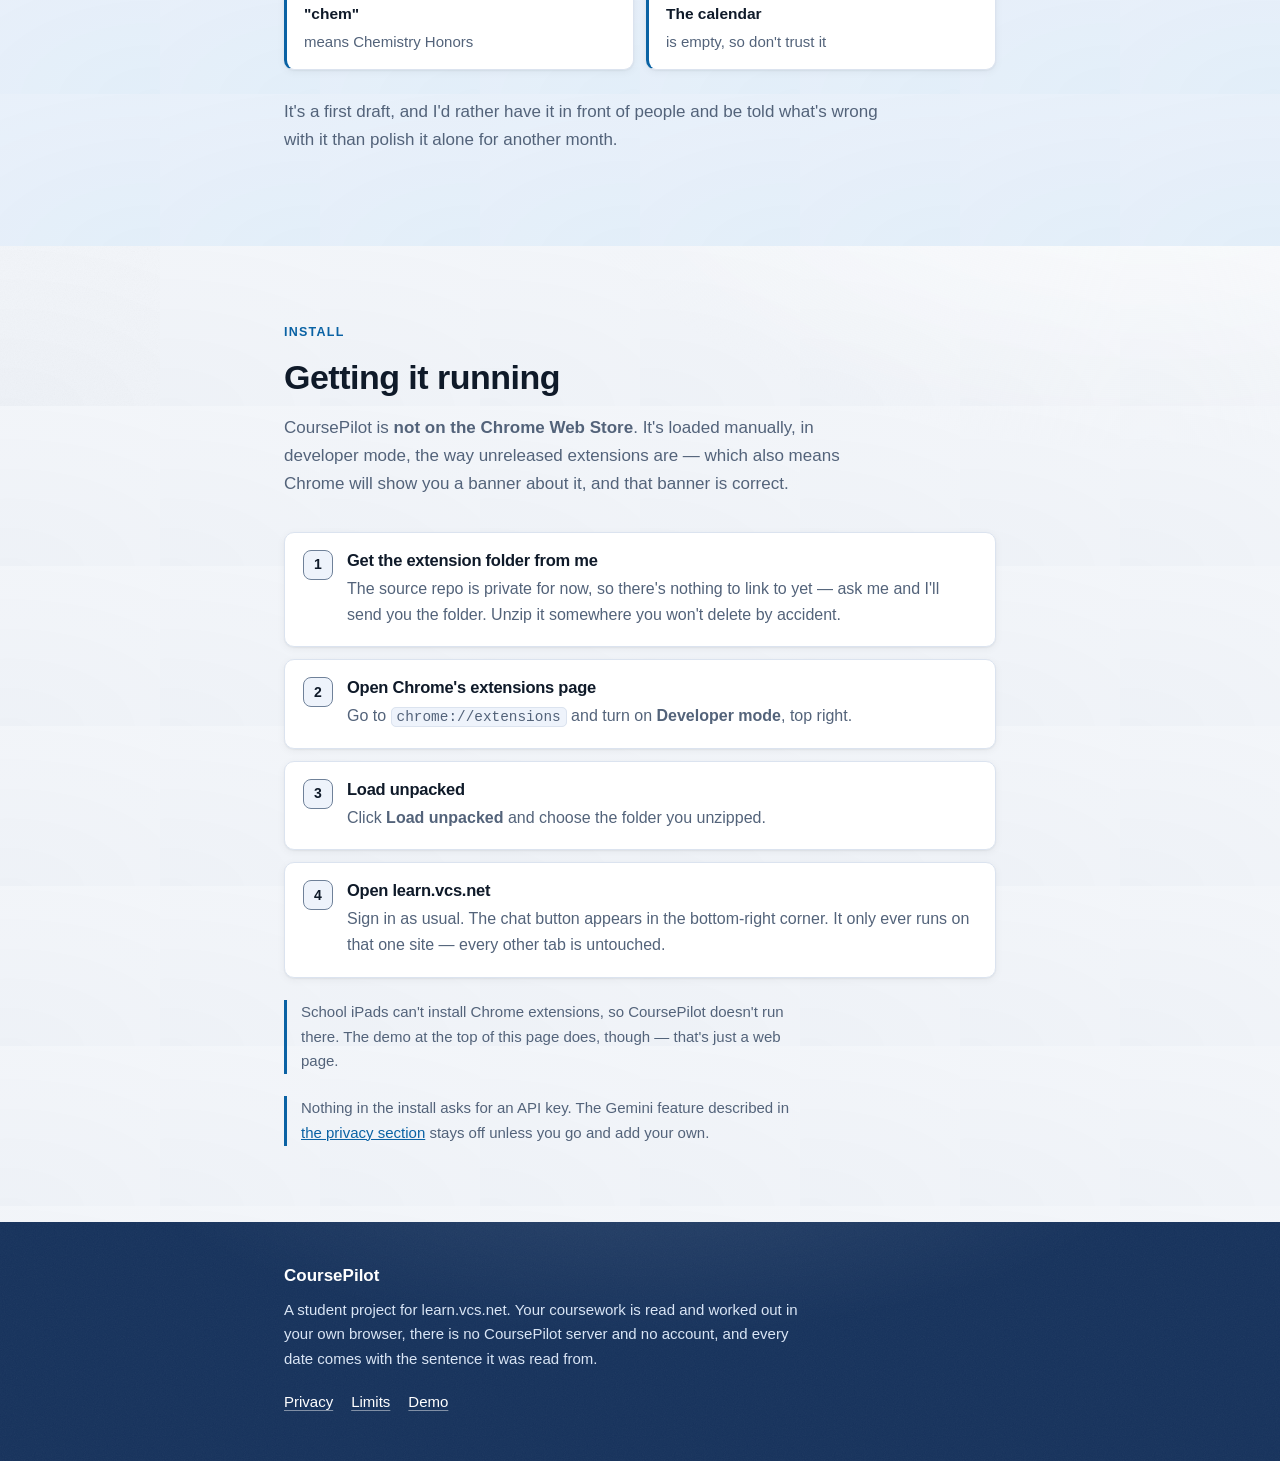
==== commit d6d6c0f2: "Add the chat loop, give the sections depth, and make the boundary hold Three changes, plus every ani" ====
--- a/index.html
+++ b/index.html
@@ -173,10 +173,12 @@
 
   <!-- ========================= HOW IT WORKS ========================= -->
   <section id="how" class="section" aria-labelledby="how-title">
-    <div class="shell shell-narrow">
+    <div class="shell">
       <p class="eyebrow">How it works</p>
       <h2 id="how-title">Four steps, none of them clever</h2>
 
+      <div class="how-grid">
+       <div class="how-steps">
       <ol class="steps">
         <li class="step reveal">
           <span class="step-num" aria-hidden="true">1</span>
@@ -222,11 +224,64 @@
           </div>
         </li>
       </ol>
+       </div>
+
+       <!-- ------------------- the looping chat illustration -------------------
+            Scripted, not live: every line here is something the extension
+            answers today, and the dates are relative on purpose so this can
+            never be mistaken for a feed of somebody's real coursework. The live
+            thing is the demo at the top of the page.
+
+            The stack is aria-hidden because it rewrites itself every second or
+            two and would be unusable noise to a screen reader; the description
+            below it carries the same information as static text.               -->
+       <div class="how-chat">
+         <figure class="chat" id="chat-demo">
+           <figcaption class="chat-caption">
+             <span class="chat-caption-dot" aria-hidden="true"></span>
+             An illustration, on sample data — <a href="#demo">the live one is at the top</a>.
+           </figcaption>
+
+           <div class="chat-window">
+             <div class="chat-window-bar" aria-hidden="true">
+               <span class="chat-window-title">CoursePilot</span>
+               <span class="chat-window-sub">learn.vcs.net</span>
+             </div>
+
+             <!-- Seeded with a static exchange: this is what visitors see with
+                  JavaScript off, and what stays put under reduced motion. -->
+             <div class="chat-stack" id="chat-stack" aria-hidden="true">
+               <div class="bubble bubble-q"><p>what's due this week</p></div>
+               <div class="bubble bubble-a">
+                 <p>You have 6 assignments coming up:</p>
+                 <span class="chat-card">
+                   <span class="chat-card-title">Unit 3 Problem Set</span>
+                   <span class="chat-card-meta"><span class="chat-card-course">Precalculus</span><span class="chat-card-due">due Friday</span></span>
+                 </span>
+                 <span class="chat-card">
+                   <span class="chat-card-title">Lab writeup — density</span>
+                   <span class="chat-card-meta"><span class="chat-card-course">Chemistry</span><span class="chat-card-due">due in 2 days</span></span>
+                 </span>
+               </div>
+             </div>
+           </div>
+
+           <p class="visually-hidden">
+             An illustration of the CoursePilot chat window on sample data. A student asks
+             "what's due this week" and CoursePilot answers "You have 6 assignments coming up",
+             listing a Precalculus problem set due Friday and a Chemistry lab writeup due in two
+             days. Other sample exchanges cover overdue work, tomorrow's lesson plan for
+             chemistry, what is due next class for statistics, and homework for calculus. The
+             working version is the live demo at the top of this page.
+           </p>
+         </figure>
+       </div>
+      </div>
     </div>
   </section>
 
   <!-- =========================== PRIVACY =========================== -->
-  <section id="privacy" class="section section-alt" aria-labelledby="privacy-title">
+  <section id="privacy" class="section section-alt section-motif" aria-labelledby="privacy-title">
     <div class="shell">
       <div class="section-head shell-narrow">
         <p class="eyebrow">Privacy &amp; data handling</p>
@@ -241,96 +296,143 @@
 
       <figure class="diagram-figure">
         <div class="diagram-wrap">
-          <svg class="diagram diagram-wide" viewBox="0 0 960 440" role="img" aria-labelledby="diagram-title diagram-desc">
+          <svg class="diagram diagram-wide" viewBox="0 0 1040 470" role="img" aria-labelledby="diagram-title diagram-desc">
             <title id="diagram-title">Where CoursePilot's data goes, including the one path that leaves the browser</title>
             <desc id="diagram-desc">
               Inside a boundary labelled "the student's browser," three boxes connect left to
               right: the signed-in pages at learn.vcs.net, then CoursePilot finding assignments and
               dates, then the answer on the student's screen. Preferences are stored on the device.
-              Two paths leave the boundary. The first is crossed out and leads to a box reading "no
-              CoursePilot server — there isn't one to contact." The second is dashed, gated, and
-              leads to "Google Gemini: optional, off by default," which receives only the question
-              the student typed, and only if the student has added their own API key.
+              Two paths reach the edge of the boundary. The first is crossed out and leads to a box
+              reading "no CoursePilot server — there isn't one to contact"; coursework reaching
+              that edge stays inside. The second is drawn as a gate that is shut by default and
+              leads to "Google Gemini: optional, off by default." It carries only the question the
+              student typed, and only once the student has added their own API key.
             </desc>
 
             <!-- the browser boundary -->
-            <rect class="d-boundary" x="12" y="40" width="600" height="376" rx="18"/>
-            <text class="d-boundary-label" x="34" y="72">The student's browser — one tab, one device</text>
+            <rect class="d-boundary" x="12" y="44" width="720" height="390" rx="18"/>
+            <!-- A second copy of the same rect, invisible until something is
+                 contained by it, so the wall itself can answer. -->
+            <rect class="d-boundary-pulse" x="12" y="44" width="720" height="390" rx="18"/>
+            <text class="d-boundary-label" x="34" y="76">The student's browser — one tab, one device</text>
+
+            <!-- ---------------------------------------------------------------
+                 The moving parts. Every token is labelled, because an anonymous
+                 dot says nothing the still picture does not already say.
+
+                 What each one is, and why that is the honest label:
+                   "your coursework"  moves from the page into the extension,
+                                      then to the edge, where it stays inside.
+                   "what's due"       is the answer, on your screen.
+                   "your question"    is the only thing that ever crosses, and
+                                      only after the gate is opened by hand.
+                 Nothing labelled coursework ever crosses either edge.
+                 --------------------------------------------------------------- -->
+            <g class="d-flow" aria-hidden="true">
+              <g class="d-token d-token-read" transform="translate(96 154)">
+                <rect class="d-token-box" x="0" y="-13" width="94" height="26" rx="13"/>
+                <text class="d-token-text" x="47" y="5" text-anchor="middle">your coursework</text>
+              </g>
+
+              <g class="d-token d-token-show" transform="translate(374 154)">
+                <rect class="d-token-box" x="0" y="-13" width="76" height="26" rx="13"/>
+                <text class="d-token-text" x="38" y="5" text-anchor="middle">what's due</text>
+              </g>
+
+              <g class="d-token d-token-held" transform="translate(400 286)">
+                <rect class="d-token-box" x="0" y="-13" width="94" height="26" rx="13"/>
+                <text class="d-token-text" x="47" y="5" text-anchor="middle">your coursework</text>
+              </g>
+
+              <g class="d-token d-token-sent" transform="translate(400 372)">
+                <rect class="d-token-box d-token-box-opt" x="0" y="-13" width="92" height="26" rx="13"/>
+                <text class="d-token-text d-token-text-opt" x="46" y="5" text-anchor="middle">your question</text>
+              </g>
+
+              <!-- The refusal: two rings breaking against the wall where the
+                   coursework is contained. -->
+              <g class="d-ripple">
+                <circle class="d-ripple-ring d-ripple-1" cx="732" cy="286" r="13"/>
+                <circle class="d-ripple-ring d-ripple-2" cx="732" cy="286" r="13"/>
+              </g>
+            </g>
+
 
             <!-- 1. the Moodle page -->
-            <rect class="d-box" x="32" y="98" width="152" height="104" rx="12"/>
-            <text class="d-box-title" x="50" y="128">learn.vcs.net</text>
-            <text class="d-box-sub" x="50" y="152">Course pages and</text>
-            <text class="d-box-sub" x="50" y="170">lesson plans you</text>
-            <text class="d-box-sub" x="50" y="188">already opened</text>
-
-            <path class="d-arrow" d="M192 150 H 224" marker-end="url(#cp-arrow)"/>
-            <text class="d-edge" x="194" y="139">reads</text>
+            <rect class="d-box" x="32" y="100" width="152" height="108" rx="12"/>
+            <text class="d-box-title" x="50" y="130">learn.vcs.net</text>
+            <text class="d-box-sub" x="50" y="154">Course pages and</text>
+            <text class="d-box-sub" x="50" y="172">lesson plans you</text>
+            <text class="d-box-sub" x="50" y="190">already opened</text>
+
+            <path class="d-arrow" d="M192 154 H 276" marker-end="url(#cp-arrow)"/>
+            <text class="d-edge" x="196" y="142">reads</text>
 
             <!-- 2. the extension -->
-            <rect class="d-box d-box-accent" x="232" y="86" width="164" height="128" rx="12"/>
-            <text class="d-box-title" x="250" y="116">CoursePilot</text>
-            <text class="d-box-sub" x="250" y="140">Finds assignments,</text>
-            <text class="d-box-sub" x="250" y="158">resolves dates, keeps</text>
-            <text class="d-box-sub" x="250" y="176">the source sentence</text>
-            <text class="d-box-sub" x="250" y="194">— all in this tab</text>
-
-            <path class="d-arrow" d="M404 150 H 436" marker-end="url(#cp-arrow)"/>
-            <text class="d-edge" x="406" y="139">shows</text>
-
-            <!-- Pulses: the box lights up as the packet arrives in it. -->
-            <rect class="d-pulse d-pulse-2" x="232" y="86" width="164" height="128" rx="12"/>
+            <rect class="d-box d-box-accent" x="284" y="88" width="164" height="132" rx="12"/>
+            <rect class="d-pulse d-pulse-2" x="284" y="88" width="164" height="132" rx="12"/>
+            <text class="d-box-title" x="302" y="118">CoursePilot</text>
+            <text class="d-box-sub" x="302" y="142">Finds assignments,</text>
+            <text class="d-box-sub" x="302" y="160">resolves dates, keeps</text>
+            <text class="d-box-sub" x="302" y="178">the source sentence</text>
+            <text class="d-box-sub" x="302" y="196">— all in this tab</text>
+
+            <path class="d-arrow" d="M456 154 H 540" marker-end="url(#cp-arrow)"/>
+            <text class="d-edge" x="460" y="142">shows</text>
 
             <!-- 3. the student -->
-            <rect class="d-box" x="444" y="98" width="152" height="104" rx="12"/>
-            <text class="d-box-title" x="462" y="128">You</text>
-            <text class="d-box-sub" x="462" y="152">The chat window,</text>
-            <text class="d-box-sub" x="462" y="170">on your screen,</text>
-            <text class="d-box-sub" x="462" y="188">and nowhere else</text>
-
-            <rect class="d-pulse d-pulse-3" x="444" y="98" width="152" height="104" rx="12"/>
+            <rect class="d-box" x="548" y="100" width="152" height="108" rx="12"/>
+            <rect class="d-pulse d-pulse-3" x="548" y="100" width="152" height="108" rx="12"/>
+            <text class="d-box-title" x="566" y="130">You</text>
+            <text class="d-box-sub" x="566" y="154">The chat window,</text>
+            <text class="d-box-sub" x="566" y="172">on your screen,</text>
+            <text class="d-box-sub" x="566" y="190">and nowhere else</text>
 
             <!-- what is kept, and where -->
-            <rect class="d-note" x="32" y="252" width="262" height="130" rx="12"/>
-            <text class="d-note-title" x="50" y="280">Stored on this device only</text>
-            <text class="d-box-sub" x="50" y="304">Theme, widget position,</text>
-            <text class="d-box-sub" x="50" y="322">which day a class meets,</text>
-            <text class="d-box-sub" x="50" y="340">and your API key if you</text>
-            <text class="d-box-sub" x="50" y="358">chose to add one.</text>
-
-            <!-- crossing 1: the server that does not exist -->
-            <path class="d-arrow-dead" d="M340 214 V 262 H 700"/>
+            <rect class="d-note" x="32" y="262" width="270" height="134" rx="12"/>
+            <text class="d-note-title" x="50" y="290">Stored on this device only</text>
+            <text class="d-box-sub" x="50" y="314">Theme, widget position,</text>
+            <text class="d-box-sub" x="50" y="332">which day a class meets,</text>
+            <text class="d-box-sub" x="50" y="350">and your API key if you</text>
+            <text class="d-box-sub" x="50" y="368">chose to add one.</text>
+
+            <!-- edge 1: there is no route out, because there is nothing there -->
+            <path class="d-arrow-dead" d="M366 220 V 286 H 800"/>
             <g class="d-block">
-              <line x1="600" y1="246" x2="624" y2="278"/>
-              <line x1="624" y1="246" x2="600" y2="278"/>
+              <line x1="720" y1="270" x2="744" y2="302"/>
+              <line x1="744" y1="270" x2="720" y2="302"/>
             </g>
-            <rect class="d-label-plate" x="424" y="234" width="132" height="24" rx="6"/>
-            <text class="d-edge d-edge-dead" x="432" y="251">no server exists</text>
-
-            <rect class="d-box d-box-ghost" x="712" y="228" width="236" height="68" rx="12"/>
-            <text class="d-box-title d-ghost-text" x="730" y="258">No CoursePilot server</text>
-            <text class="d-box-sub d-ghost-text" x="730" y="280">There isn't one to contact.</text>
-
-            <!-- crossing 2: the optional, opt-in one -->
-            <path class="d-arrow-optional" d="M340 214 V 348 H 700" marker-end="url(#cp-arrow-opt)"/>
-            <rect class="d-label-plate" x="424" y="320" width="150" height="24" rx="6"/>
-            <text class="d-edge d-edge-opt" x="432" y="337">only with your key</text>
-            <circle class="d-gate" cx="612" cy="348" r="9"/>
-
-            <rect class="d-box d-box-optional" x="712" y="304" width="236" height="88" rx="12"/>
-            <text class="d-box-title d-opt-title" x="730" y="334">Google Gemini</text>
-            <text class="d-box-sub" x="730" y="356">Optional, off by default.</text>
-            <text class="d-box-sub" x="730" y="374">Gets the question you typed.</text>
-
-            <!-- The travelling packet. Two hops inside the tab, then the two
-                 attempts to leave: one runs into the wall, the other stops at a
-                 gate that is shut. Nothing ever reaches the far side. -->
-            <g class="d-flow" aria-hidden="true">
-              <circle class="d-dot d-dot-read"  cx="186" cy="150" r="5"/>
-              <circle class="d-dot d-dot-show"  cx="398" cy="150" r="5"/>
-              <circle class="d-dot d-dot-block" cx="430" cy="262" r="5"/>
-              <circle class="d-dot d-dot-gate"  cx="430" cy="348" r="5"/>
+            <rect class="d-label-plate" x="470" y="244" width="126" height="24" rx="6"/>
+            <text class="d-edge d-edge-dead" x="478" y="261">no server exists</text>
+
+            <rect class="d-box d-box-ghost" x="812" y="252" width="216" height="70" rx="12"/>
+            <text class="d-box-title d-ghost-text" x="830" y="282">No CoursePilot server</text>
+            <text class="d-box-sub d-ghost-text" x="830" y="304">There isn't one to contact.</text>
+
+            <!-- edge 2: a gate, shut unless the student opens it -->
+            <path class="d-arrow-optional" d="M366 220 V 372 H 800" marker-end="url(#cp-arrow-opt)"/>
+            <rect class="d-label-plate" x="470" y="330" width="140" height="24" rx="6"/>
+            <text class="d-edge d-edge-opt" x="478" y="347">only with your key</text>
+
+            <!-- The gate itself: a shut plug on the boundary, with two bars that
+                 swing apart only while the student's key is present. -->
+            <g class="d-gate-group">
+              <circle class="d-gate" cx="732" cy="372" r="11"/>
+              <line class="d-gate-bar d-gate-bar-top" x1="732" y1="364" x2="732" y2="380"/>
+              <!-- The key only exists while the gate is open, and it says who
+                   opened it. Nothing crosses this edge without it. -->
+              <g class="d-gate-key">
+                <rect class="d-label-plate" x="656" y="304" width="152" height="22" rx="6"/>
+                <text class="d-edge d-edge-opt" x="732" y="320" text-anchor="middle">you switched this on</text>
+                <circle class="d-key-ring" cx="732" cy="342" r="7"/>
+                <line class="d-key-stem" x1="732" y1="349" x2="732" y2="357"/>
+              </g>
             </g>
+
+            <rect class="d-box d-box-optional" x="812" y="332" width="216" height="80" rx="12"/>
+            <text class="d-box-title d-opt-title" x="830" y="362">Google Gemini</text>
+            <text class="d-box-sub" x="830" y="384">Optional, off by default.</text>
+            <text class="d-box-sub" x="830" y="402">Gets the question you typed.</text>
 
             <defs>
               <marker id="cp-arrow" viewBox="0 0 10 10" refX="9" refY="5" markerWidth="7" markerHeight="7" orient="auto-start-reverse">
@@ -345,19 +447,21 @@
           <!-- Same picture, stacked, for narrow screens. A diagram that has to
                be scrolled sideways is a diagram whose point is off the edge of
                the phone, which defeats the whole section. -->
-          <svg class="diagram diagram-tall" viewBox="0 0 380 700" role="img" aria-labelledby="diagram-t-title diagram-t-desc">
+          <svg class="diagram diagram-tall" viewBox="0 0 380 760" role="img" aria-labelledby="diagram-t-title diagram-t-desc">
             <title id="diagram-t-title">Where CoursePilot's data goes, including the one path that leaves the browser</title>
             <desc id="diagram-t-desc">
               Inside a boundary labelled "the student's browser," three boxes stack top to bottom:
               the signed-in pages at learn.vcs.net, then CoursePilot finding assignments and dates,
               then the answer on the student's screen. Preferences are stored on the device. Two
-              paths leave the boundary at the bottom. The first is crossed out and leads to a box
-              reading "no CoursePilot server — there isn't one to contact." The second is dashed,
-              gated, and leads to "Google Gemini: optional, off by default," which receives only
-              the question the student typed, and only if the student has added their own API key.
+              paths reach the bottom edge of the boundary. The first is crossed out and leads to a
+              box reading "no CoursePilot server — there isn't one to contact"; coursework reaching
+              that edge stays inside. The second is drawn as a gate that is shut by default and
+              leads to "Google Gemini: optional, off by default." It carries only the question the
+              student typed, and only once the student has added their own API key.
             </desc>
 
             <rect class="d-boundary" x="8" y="30" width="364" height="486" rx="18"/>
+            <rect class="d-boundary-pulse" x="8" y="30" width="364" height="486" rx="18"/>
             <text class="d-boundary-label d-boundary-label-sm" x="26" y="54">The student's browser — one tab, one device</text>
 
             <rect class="d-box" x="26" y="72" width="328" height="86" rx="12"/>
@@ -369,6 +473,7 @@
             <text class="d-edge" x="202" y="177">reads</text>
 
             <rect class="d-box d-box-accent" x="26" y="190" width="328" height="104" rx="12"/>
+            <rect class="d-pulse d-pulse-t2" x="26" y="190" width="328" height="104" rx="12"/>
             <text class="d-box-title" x="44" y="218">CoursePilot</text>
             <text class="d-box-sub" x="44" y="240">Finds assignments, resolves dates,</text>
             <text class="d-box-sub" x="44" y="258">keeps the source sentence</text>
@@ -377,46 +482,56 @@
             <path class="d-arrow" d="M190 294 V 318" marker-end="url(#cp-arrow-t)"/>
             <text class="d-edge" x="202" y="313">shows</text>
 
-            <rect class="d-pulse d-pulse-t2" x="26" y="190" width="328" height="104" rx="12"/>
-
             <rect class="d-box" x="26" y="326" width="328" height="86" rx="12"/>
+            <rect class="d-pulse d-pulse-t3" x="26" y="326" width="328" height="86" rx="12"/>
             <text class="d-box-title" x="44" y="354">You</text>
             <text class="d-box-sub" x="44" y="376">The chat window, on your screen,</text>
             <text class="d-box-sub" x="44" y="394">and nowhere else</text>
-
-            <rect class="d-pulse d-pulse-t3" x="26" y="326" width="328" height="86" rx="12"/>
 
             <rect class="d-note" x="26" y="424" width="328" height="76" rx="12"/>
             <text class="d-note-title" x="44" y="450">Stored on this device only</text>
             <text class="d-box-sub" x="44" y="472">Theme, widget position, which day a class</text>
             <text class="d-box-sub" x="44" y="490">meets, and your API key if you added one.</text>
 
-            <!-- crossing 1: blocked, marked on the wall itself -->
-            <path class="d-arrow-dead" d="M108 500 V 556"/>
+            <!-- edge 1: no route out -->
+            <path class="d-arrow-dead" d="M108 500 V 560"/>
             <g class="d-block">
               <line x1="96" y1="502" x2="120" y2="530"/>
               <line x1="120" y1="502" x2="96" y2="530"/>
             </g>
 
-            <!-- crossing 2: optional — a gate in the wall, shut by default -->
-            <path class="d-arrow-optional" d="M272 500 V 556" marker-end="url(#cp-arrow-opt-t)"/>
-            <circle class="d-gate" cx="272" cy="516" r="9"/>
-
-            <rect class="d-box d-box-ghost" x="8" y="564" width="176" height="112" rx="12"/>
-            <text class="d-box-title d-ghost-text" x="26" y="592">No CoursePilot</text>
-            <text class="d-box-title d-ghost-text" x="26" y="612">server</text>
-            <text class="d-box-sub d-ghost-text" x="26" y="638">There isn't one</text>
-            <text class="d-box-sub d-ghost-text" x="26" y="656">to contact.</text>
-
-            <rect class="d-box d-box-optional" x="196" y="564" width="176" height="112" rx="12"/>
-            <text class="d-box-title d-opt-title" x="214" y="592">Google Gemini</text>
-            <text class="d-box-sub" x="214" y="616">Optional, off by</text>
-            <text class="d-box-sub" x="214" y="634">default. Gets the</text>
-            <text class="d-box-sub" x="214" y="652">question you typed.</text>
+            <!-- edge 2: the gate -->
+            <path class="d-arrow-optional" d="M272 500 V 560" marker-end="url(#cp-arrow-opt-t)"/>
+            <g class="d-gate-group">
+              <circle class="d-gate" cx="272" cy="516" r="11"/>
+              <line class="d-gate-bar d-gate-bar-top" x1="264" y1="516" x2="280" y2="516"/>
+            </g>
+
+            <rect class="d-box d-box-ghost" x="8" y="572" width="176" height="112" rx="12"/>
+            <text class="d-box-title d-ghost-text" x="26" y="600">No CoursePilot</text>
+            <text class="d-box-title d-ghost-text" x="26" y="620">server</text>
+            <text class="d-box-sub d-ghost-text" x="26" y="646">There isn't one</text>
+            <text class="d-box-sub d-ghost-text" x="26" y="664">to contact.</text>
+
+            <rect class="d-box d-box-optional" x="196" y="572" width="176" height="112" rx="12"/>
+            <text class="d-box-title d-opt-title" x="214" y="600">Google Gemini</text>
+            <text class="d-box-sub" x="214" y="624">Optional, off by</text>
+            <text class="d-box-sub" x="214" y="642">default. Gets the</text>
+            <text class="d-box-sub" x="214" y="660">question you typed.</text>
 
             <g class="d-flow d-flow-tall" aria-hidden="true">
-              <circle class="d-dot d-dot-read-t" cx="190" cy="160" r="5"/>
-              <circle class="d-dot d-dot-show-t" cx="190" cy="296" r="5"/>
+              <g class="d-token d-token-read-t" transform="translate(139 160)">
+                <rect class="d-token-box" x="0" y="-13" width="94" height="26" rx="13"/>
+                <text class="d-token-text" x="47" y="5" text-anchor="middle">your coursework</text>
+              </g>
+              <g class="d-token d-token-show-t" transform="translate(149 296)">
+                <rect class="d-token-box" x="0" y="-13" width="76" height="26" rx="13"/>
+                <text class="d-token-text" x="38" y="5" text-anchor="middle">what's due</text>
+              </g>
+              <g class="d-ripple d-ripple-t">
+                <circle class="d-ripple-ring d-ripple-1" cx="108" cy="516" r="13"/>
+                <circle class="d-ripple-ring d-ripple-2" cx="108" cy="516" r="13"/>
+              </g>
             </g>
 
             <defs>
--- a/styles.css
+++ b/styles.css
@@ -15,6 +15,28 @@
    ========================================================================== */
 
 :root {
+  /* ======================================================================
+     ANIMATION TIMING — every duration on the page, in one place.
+
+     Tune these rather than hunting through the file. The diagram's keyframes
+     are written as percentages of --t-diagram-cycle, so changing the cycle
+     retimes the whole sequence and keeps every part of it in step. The chat
+     loop's timings are the matching block at the top of main.js.
+     ====================================================================== */
+  --t-diagram-cycle: 11s;    /* one full pass of the data-flow story */
+  --t-boundary-pulse: 11s;   /* the wall answering; same cycle, own keyframes */
+  --t-hero-drift-a: 30s;     /* the three hero backdrop fields */
+  --t-hero-drift-b: 38s;
+  --t-hero-drift-c: 34s;
+  --t-who-drift: 42s;        /* the glow behind the who-built-it section */
+  --t-live-dot: 2.4s;        /* the "live demo" pulse */
+  --t-reveal: .5s;           /* scroll reveal fade+rise */
+  --t-lift: .35s;            /* card hover lift */
+  --t-sheen: .6s;            /* the sweep across the primary button */
+  --t-tilt: .55s;            /* browser mock settling to a new tilt */
+  --t-chat-enter: .42s;      /* a new bubble fading in */
+  --t-chat-shift: .42s;      /* the stack sliding up to make room */
+
   /* surfaces */
   --bg: #f6f8fb;
   --surface: #ffffff;
@@ -23,6 +45,24 @@
   --border-strong: #c3d0e2;
   --ui-edge: #6f8199;        /* boundaries that must clear 3:1 as UI */
   --mesh-line: rgba(22, 50, 92, .07);  /* decorative hero grid */
+  --motif-line: rgba(22, 50, 92, .07); /* the dashed-boundary echo */
+
+  /* Section depth. Alphas are capped so that even where two fields overlap,
+     body copy stays above 4.5:1 — see the note in the README before raising
+     any of them. On the navy sections the field is a white lift rather than a
+     tint, for the same reason the hero's brightest field is. */
+  --field-lift: rgba(255, 255, 255, .70);   /* the light source; white on a
+                                               light ground can only raise
+                                               contrast, so it can be strong */
+  --field-1: rgba(11, 142, 212, .055);      /* the cool tint; capped, because
+                                               a tint on a light ground can
+                                               only lower it */
+  --field-2: rgba(36, 80, 143, .04);
+  --field-navy: rgba(255, 255, 255, .10);
+
+  --token-fill: #16325c;      /* the labelled tokens in the diagram */
+  --token-fill-opt: #24508f;  /* the one that goes through the gate */
+  --chat-q-bg: #16325c;       /* the student's bubble in the illustration */
 
   /* ink */
   --text: #0f1a29;
@@ -58,6 +98,14 @@
     --border-strong: #3b4a5f;
     --ui-edge: #8697b0;
     --mesh-line: rgba(140, 190, 240, .07);
+    --motif-line: rgba(140, 190, 240, .085);
+    --field-lift: rgba(56, 189, 248, .068);
+    --field-1: rgba(56, 189, 248, .096);
+    --field-2: rgba(37, 83, 154, .176);
+    --field-navy: rgba(140, 200, 255, .10);
+    --token-fill: #2a6fc0;
+    --token-fill-opt: #2d74c6;
+    --chat-q-bg: #2a6fc0;   /* navy on a navy card would vanish here */
 
     --text: #e9f0f9;
     --muted: #a2b4ca;
@@ -84,6 +132,14 @@
   --border-strong: #3b4a5f;
   --ui-edge: #8697b0;
   --mesh-line: rgba(140, 190, 240, .07);
+  --motif-line: rgba(140, 190, 240, .085);
+  --field-lift: rgba(56, 189, 248, .068);
+  --field-1: rgba(56, 189, 248, .096);
+  --field-2: rgba(37, 83, 154, .176);
+  --field-navy: rgba(140, 200, 255, .10);
+  --token-fill: #2a6fc0;
+  --token-fill-opt: #2d74c6;
+  --chat-q-bg: #2a6fc0;   /* navy on a navy card would vanish here */
 
   --text: #e9f0f9;
   --muted: #a2b4ca;
@@ -428,7 +484,7 @@
   margin-right: 8px;
   vertical-align: 1px;
   box-shadow: 0 0 0 0 rgba(11, 142, 212, .55);
-  animation: pulse 2.4s ease-out infinite;
+  animation: pulse var(--t-live-dot) ease-out infinite;
 }
 @keyframes pulse {
   0%   { box-shadow: 0 0 0 0 rgba(11, 142, 212, .5); }
@@ -550,6 +606,95 @@
   text-underline-offset: 3px;
 }
 .strip-more a:hover { color: #ffffff; text-decoration-color: #ffffff; }
+
+/* --------------------------------------------------------------------------
+   Section depth
+
+   Three cheap layers, none of which moves: a couple of soft radial fields so
+   the ground has a light source, a fine grain that does most of the work of
+   killing the "flat panel" feeling, and on the privacy section a dashed
+   rounded rectangle echoing the boundary from the diagram inside it.
+
+   All of it paints behind the content in the section's own stacking context,
+   so nothing here can ever sit on top of a paragraph. The field positions
+   change from section to section so scrolling reads as movement rather than
+   one long panel.
+   -------------------------------------------------------------------------- */
+
+.section, .strip, .site-footer { position: relative; isolation: isolate; }
+
+.section::before,
+.strip::before,
+.site-footer::before {
+  content: "";
+  position: absolute;
+  inset: 0;
+  z-index: -1;
+  pointer-events: none;
+  background-image: var(--fields, none), url("data:image/svg+xml,%3Csvg xmlns='http://www.w3.org/2000/svg' width='160' height='160'%3E%3Cfilter id='g'%3E%3CfeTurbulence type='fractalNoise' baseFrequency='0.9' numOctaves='4' stitchTiles='stitch'/%3E%3CfeColorMatrix type='saturate' values='0'/%3E%3CfeComponentTransfer%3E%3CfeFuncA type='linear' slope='0.055'/%3E%3C/feComponentTransfer%3E%3C/filter%3E%3Crect width='160' height='160' filter='url(%23g)'/%3E%3C/svg%3E");
+  background-repeat: no-repeat, repeat;
+  background-size: auto, 160px 160px;
+}
+
+/* The hero already carries its own animated fields; it just wants the grain. */
+.hero-mesh {
+  background-image:
+    linear-gradient(to right, var(--mesh-line) 1px, transparent 1px),
+    linear-gradient(to bottom, var(--mesh-line) 1px, transparent 1px),
+    url("data:image/svg+xml,%3Csvg xmlns='http://www.w3.org/2000/svg' width='160' height='160'%3E%3Cfilter id='g'%3E%3CfeTurbulence type='fractalNoise' baseFrequency='0.9' numOctaves='4' stitchTiles='stitch'/%3E%3CfeColorMatrix type='saturate' values='0'/%3E%3CfeComponentTransfer%3E%3CfeFuncA type='linear' slope='0.055'/%3E%3C/feComponentTransfer%3E%3C/filter%3E%3Crect width='160' height='160' filter='url(%23g)'/%3E%3C/svg%3E");
+  background-size: 68px 68px, 68px 68px, 160px 160px;
+}
+
+#how {
+  --fields:
+    radial-gradient(880px 520px at 86% -16%, var(--field-lift), transparent 72%),
+    radial-gradient(700px 420px at 4% 110%, var(--field-1), transparent 72%);
+}
+#privacy {
+  --fields:
+    radial-gradient(900px 540px at 10% -18%, var(--field-lift), transparent 72%),
+    radial-gradient(760px 440px at 96% 100%, var(--field-2), transparent 74%);
+}
+#limits {
+  --fields:
+    radial-gradient(860px 500px at 96% -14%, var(--field-lift), transparent 72%),
+    radial-gradient(680px 400px at 2% 106%, var(--field-2), transparent 74%);
+}
+#who {
+  --fields:
+    radial-gradient(900px 520px at 8% -16%, var(--field-lift), transparent 72%),
+    radial-gradient(720px 420px at 96% 104%, var(--field-1), transparent 74%);
+}
+#get {
+  --fields:
+    radial-gradient(860px 500px at 90% -16%, var(--field-lift), transparent 72%),
+    radial-gradient(680px 400px at 6% 104%, var(--field-2), transparent 74%);
+}
+.strip {
+  --fields:
+    radial-gradient(820px 420px at 14% -20%, var(--field-navy), transparent 68%),
+    radial-gradient(640px 360px at 92% 120%, var(--field-navy), transparent 70%);
+}
+.site-footer {
+  --fields: radial-gradient(760px 300px at 50% -40%, var(--field-navy), transparent 70%);
+}
+
+/* The boundary motif, on the section that is about a boundary. Behind the
+   content, off the edges of the shell, and faint enough to read as texture
+   rather than a frame. */
+.section-motif::after {
+  content: "";
+  position: absolute;
+  z-index: -1;
+  left: 2%;
+  right: 2%;
+  top: 40px;
+  bottom: 40px;
+  border: 2px dashed var(--motif-line);
+  border-radius: 44px;
+  pointer-events: none;
+}
+@media (max-width: 700px) { .section-motif::after { left: -4%; right: -4%; } }
 
 /* --------------------------------------------------------------------------
    Sections
@@ -665,7 +810,7 @@
 .d-arrowhead-opt { fill: var(--accent-ink); }
 .d-edge-opt { fill: var(--accent-ink); }
 .d-gate {
-  fill: var(--surface);
+  fill: none;
   stroke: var(--accent-ink);
   stroke-width: 2.4;
 }
@@ -857,28 +1002,28 @@
   /* A lift, not a tint: white can only raise the luminance behind dark
      text, so this field can never cost contrast. */
   background: radial-gradient(circle at 50% 50%, rgba(255, 255, 255, .92), rgba(255, 255, 255, 0) 66%);
-  animation: drift-a 30s ease-in-out infinite;
+  animation: drift-a var(--t-hero-drift-a) ease-in-out infinite;
 }
 .blob-b {
   width: 40vw; height: 40vw;
   min-width: 380px; min-height: 380px;
   right: -12%; top: -22%;
   background: radial-gradient(circle at 50% 50%, rgba(11, 142, 212, .09), rgba(11, 142, 212, 0) 66%);
-  animation: drift-b 38s ease-in-out infinite;
+  animation: drift-b var(--t-hero-drift-b) ease-in-out infinite;
 }
 .blob-c {
   width: 34vw; height: 34vw;
   min-width: 320px; min-height: 320px;
   left: 34%; bottom: -30%;
   background: radial-gradient(circle at 50% 50%, rgba(36, 80, 143, .06), rgba(36, 80, 143, 0) 70%);
-  animation: drift-c 34s ease-in-out infinite;
+  animation: drift-c var(--t-hero-drift-c) ease-in-out infinite;
 }
 .blob-d {
   width: 52vw; height: 52vw;
   min-width: 440px; min-height: 440px;
   right: -14%; top: -40%;
   background: radial-gradient(circle at 50% 50%, rgba(11, 142, 212, .10), rgba(11, 142, 212, 0) 68%);
-  animation: drift-b 42s ease-in-out infinite;
+  animation: drift-b var(--t-who-drift) ease-in-out infinite;
 }
 
 :root[data-theme="dark"] .blob-a,
@@ -912,10 +1057,6 @@
   inset: 0;
   z-index: -1;
   pointer-events: none;
-  background-image:
-    linear-gradient(to right, var(--mesh-line) 1px, transparent 1px),
-    linear-gradient(to bottom, var(--mesh-line) 1px, transparent 1px);
-  background-size: 68px 68px;
   -webkit-mask-image: radial-gradient(ellipse 78% 62% at 28% 34%, #000 0%, transparent 72%);
   mask-image: radial-gradient(ellipse 78% 62% at 28% 34%, #000 0%, transparent 72%);
 }
@@ -971,7 +1112,7 @@
   inset: 0;
   background: linear-gradient(105deg, transparent 34%, rgba(255, 255, 255, .22) 50%, transparent 66%);
   transform: translateX(-120%);
-  transition: transform .6s cubic-bezier(.2, .7, .3, 1);
+  transition: transform var(--t-sheen) cubic-bezier(.2, .7, .3, 1);
 }
 .button-primary:hover::after,
 .button-primary:focus-visible::after { transform: translateX(120%); }
@@ -990,7 +1131,7 @@
     rotateY(var(--tilt-y, -6.5deg))
     translateZ(0);
   transform-origin: 50% 60%;
-  transition: transform .55s cubic-bezier(.2, .7, .3, 1), box-shadow .55s ease;
+  transition: transform var(--t-tilt) cubic-bezier(.2, .7, .3, 1), box-shadow var(--t-tilt) ease;
   will-change: transform;
 }
 
@@ -1039,7 +1180,7 @@
   border-radius: var(--radius);
   background: var(--surface);
   box-shadow: var(--shadow-1);
-  transition: transform .35s cubic-bezier(.2, .7, .3, 1), box-shadow .35s ease, border-color .35s ease;
+  transition: transform var(--t-lift) cubic-bezier(.2, .7, .3, 1), box-shadow var(--t-lift) ease, border-color var(--t-lift) ease;
   will-change: transform;
 }
 .step:first-child { padding-top: 20px; }
@@ -1056,7 +1197,7 @@
   top: 20px;
   background: linear-gradient(140deg, var(--brand-2), var(--brand));
   box-shadow: 0 4px 12px rgba(11, 111, 184, .32);
-  transition: transform .35s cubic-bezier(.2, .7, .3, 1);
+  transition: transform var(--t-lift) cubic-bezier(.2, .7, .3, 1);
 }
 .step:hover .step-num { transform: scale(1.14) rotate(-7deg); }
 
@@ -1067,6 +1208,138 @@
   .steps::before { display: none; }
   .step { display: flex; gap: 16px; align-items: flex-start; }
   .step-num { position: static; }
+}
+
+/* ---- the chat illustration beside the steps ---------------------------- */
+
+.how-grid { display: grid; gap: 34px; grid-template-columns: 1fr; }
+
+/* Two columns only when there is room for both. Below this the chat goes
+   underneath rather than squeezing the steps into a ribbon. */
+@media (min-width: 900px) {
+  .how-grid {
+    grid-template-columns: minmax(0, 1fr) minmax(300px, 380px);
+    gap: 44px;
+    align-items: start;
+  }
+}
+
+.chat { margin: 0; position: sticky; top: 96px; }
+@media (max-width: 899px) { .chat { position: static; } }
+
+.chat-caption {
+  display: block;
+  font-size: 13.5px;
+  color: var(--muted);
+  margin-bottom: 12px;
+}
+.chat-caption-dot {
+  display: inline-block;
+  width: 7px; height: 7px;
+  border-radius: 50%;
+  background: var(--accent);
+  margin-right: 7px;
+  vertical-align: 1px;
+}
+
+.chat-window {
+  border: 1px solid var(--border);
+  border-radius: var(--radius);
+  background: var(--surface);
+  box-shadow: var(--shadow-2);
+  overflow: hidden;
+}
+
+.chat-window-bar {
+  display: flex;
+  align-items: baseline;
+  gap: 9px;
+  padding: 11px 16px;
+  background: var(--brand);
+  color: #ffffff;
+}
+.chat-window-title { font-size: 14.5px; font-weight: 700; }
+.chat-window-sub { font-size: 12px; color: #c5d6ef; }
+
+/* Bottom-anchored and clipped: appending a bubble pushes the stack up and the
+   oldest out of view, with no height, top or margin ever animating. main.js
+   translates the survivors into place. */
+.chat-stack {
+  display: flex;
+  flex-direction: column;
+  justify-content: flex-end;
+  gap: 9px;
+  height: 400px;
+  padding: 16px;
+  overflow: hidden;
+}
+@media (max-width: 899px) { .chat-stack { height: 340px; } }
+
+.bubble {
+  max-width: 86%;
+  padding: 9px 13px;
+  border-radius: 14px;
+  font-size: 14px;
+  line-height: 1.5;
+  flex: 0 0 auto;
+  will-change: transform, opacity;
+}
+.bubble p { margin: 0; }
+
+.bubble-q {
+  align-self: flex-end;
+  background: var(--chat-q-bg);
+  color: #ffffff;
+  border-bottom-right-radius: 5px;
+}
+.bubble-a {
+  align-self: flex-start;
+  background: var(--surface-2);
+  color: var(--text);
+  border: 1px solid var(--border);
+  border-bottom-left-radius: 5px;
+}
+
+/* The card under an answer — the same shape the real widget uses, which is
+   the most convincing part of the illustration. */
+.chat-card {
+  display: block;
+  margin-top: 8px;
+  padding: 8px 10px;
+  border-radius: 9px;
+  background: var(--surface);
+  border: 1px solid var(--border);
+  border-left: 3px solid var(--accent-ink);
+}
+.chat-card + .chat-card { margin-top: 6px; }
+.chat-card-title { display: block; font-size: 13px; font-weight: 700; color: var(--text); }
+.chat-card-meta {
+  display: flex;
+  flex-wrap: wrap;
+  gap: 4px 8px;
+  margin-top: 2px;
+  font-size: 12px;
+  color: var(--muted);
+}
+.chat-card-due { font-weight: 600; color: var(--accent-ink); }
+
+/* Entering and leaving. Both are transform + opacity, driven by classes that
+   main.js adds and removes. */
+.chat-stack .is-entering {
+  opacity: 0;
+  transform: translateY(10px) scale(.985);
+}
+.chat-stack .is-settled {
+  opacity: 1;
+  transform: none;
+  transition: opacity var(--t-chat-enter) ease, transform var(--t-chat-enter) cubic-bezier(.2, .7, .3, 1);
+}
+.chat-stack .is-shifting {
+  transition: transform var(--t-chat-shift) cubic-bezier(.2, .7, .3, 1);
+}
+.chat-stack .is-leaving {
+  opacity: 0;
+  transition: opacity var(--t-chat-shift) ease;
 }
 
 /* ---- who built it ------------------------------------------------------ */
@@ -1091,7 +1364,7 @@
   border-left: 3px solid var(--accent-ink);
   background: var(--surface);
   box-shadow: var(--shadow-1);
-  transition: transform .35s cubic-bezier(.2, .7, .3, 1), box-shadow .35s ease;
+  transition: transform var(--t-lift) cubic-bezier(.2, .7, .3, 1), box-shadow var(--t-lift) ease;
   will-change: transform;
 }
 .knows li:hover {
@@ -1104,24 +1377,40 @@
 /* ---- install cards lift, quietly --------------------------------------- */
 
 .install li {
-  transition: transform .35s cubic-bezier(.2, .7, .3, 1), box-shadow .35s ease;
+  transition: transform var(--t-lift) cubic-bezier(.2, .7, .3, 1), box-shadow var(--t-lift) ease;
 }
 .install li:hover { transform: translateY(-3px); box-shadow: var(--shadow-2); }
 
 /* ==========================================================================
    The data-flow animation
 
-   One 7s cycle, shared by every element: each keyframe set covers the whole
-   cycle and is simply invisible outside its own window, so nothing can drift
-   out of sync the way animation-delay does. A packet crosses to the
-   extension, the extension lights up, it crosses to the student — and then
-   the two attempts to leave arrive at the boundary and stop. That last beat
-   is the entire point of the section.
-
-   Only transform and opacity move.
+   The still diagram already says what the parts are. What it cannot say is
+   that the boundary HOLDS, so that is the only thing this animation is for:
+   coursework moves through the tab, reaches the edge, and is kept in — the
+   wall answers, the rings break against it, and the coursework settles back
+   inside. The single path that does leave is drawn as a gate that stays shut
+   until a key appears, and what goes through it is labelled "your question",
+   never coursework, because the question is all that is ever sent.
+
+   Every element runs on --t-diagram-cycle and covers the whole cycle in its
+   own keyframes, invisible outside its window, so nothing can drift the way
+   animation-delay does. Transform and opacity only. Paused unless the figure
+   is on screen (main.js adds .is-playing).
    ========================================================================== */
 
-.d-dot { fill: var(--accent); }
+.d-token-box {
+  fill: var(--token-fill);
+  stroke: none;
+}
+.d-token-text {
+  fill: #ffffff;
+  font-size: 11.5px;
+  font-weight: 700;
+  letter-spacing: .01em;
+}
+.d-token-box-opt { fill: var(--token-fill-opt); }
+.d-token-text-opt { fill: #ffffff; }
+
 .d-pulse {
   fill: none;
   stroke: var(--accent);
@@ -1129,101 +1418,194 @@
   opacity: 0;
 }
 
-.d-dot, .d-pulse, .d-block, .d-gate { will-change: transform, opacity; }
-
-.diagram-wide .d-dot-read  { animation: dot-read 7s linear infinite; }
-.diagram-wide .d-dot-show  { animation: dot-show 7s linear infinite; }
-.diagram-wide .d-dot-block { animation: dot-block 7s linear infinite; }
-.diagram-wide .d-dot-gate  { animation: dot-gate 7s linear infinite; }
-.diagram-wide .d-pulse-2   { animation: pulse-2 7s linear infinite; }
-.diagram-wide .d-pulse-3   { animation: pulse-3 7s linear infinite; }
-.diagram-wide .d-block     { animation: impact-block 7s linear infinite; }
-.diagram-wide .d-gate      { animation: impact-gate 7s linear infinite; }
-
-/* Portrait has no clear corridor for a travelling exit dot — it would have to
-   cross the storage box — so there the wall marks carry the impact alone. */
-.diagram-tall .d-dot-read-t { animation: dot-read-t 7s linear infinite; }
-.diagram-tall .d-dot-show-t { animation: dot-show-t 7s linear infinite; }
-.diagram-tall .d-pulse-t2   { animation: pulse-2 7s linear infinite; }
-.diagram-tall .d-pulse-t3   { animation: pulse-3 7s linear infinite; }
-.diagram-tall .d-block      { animation: impact-block-t 7s linear infinite; }
-.diagram-tall .d-gate       { animation: impact-gate-t 7s linear infinite; }
-
-@keyframes dot-read {
-  0%, 2%    { opacity: 0; transform: translateX(0); }
-  4%        { opacity: 1; transform: translateX(2px); }
-  15%       { opacity: 1; transform: translateX(44px); }
-  17%, 100% { opacity: 0; transform: translateX(44px); }
-}
-@keyframes dot-show {
-  0%, 23%   { opacity: 0; transform: translateX(0); }
-  25%       { opacity: 1; transform: translateX(2px); }
-  36%       { opacity: 1; transform: translateX(44px); }
-  38%, 100% { opacity: 0; transform: translateX(44px); }
+/* The wall's own response. Same geometry as the boundary, brighter, and only
+   visible for the beat where something is contained. */
+.d-boundary-pulse {
+  fill: none;
+  stroke: var(--accent);
+  stroke-width: 3;
+  stroke-dasharray: 8 7;
+  opacity: 0;
+}
+
+.d-ripple-ring {
+  fill: none;
+  stroke: var(--accent-ink);
+  stroke-width: 2.4;
+  opacity: 0;
+  transform-box: fill-box;
+  transform-origin: center;
+}
+
+/* The gate: a plug in the wall with a bar across it. The bar swings open only
+   while the key is showing, which is the only time anything crosses. */
+.d-gate {
+  fill: none;
+  stroke: var(--accent-ink);
+  stroke-width: 2.4;
+}
+.d-gate-bar {
+  stroke: var(--accent-ink);
+  stroke-width: 2.4;
+  stroke-linecap: round;
+  transform-box: view-box;
+}
+/* Shut, the bar lies across the path; open, it swings to lie along it. The
+   two diagrams put the gate in different places, so the pivot is explicit. */
+.diagram-wide .d-gate-bar { transform-origin: 732px 372px; }
+.diagram-tall .d-gate-bar { transform-origin: 272px 516px; }
+.d-gate-key { opacity: 0; }
+.d-key-ring {
+  fill: none;
+  stroke: var(--accent-ink);
+  stroke-width: 2.2;
+}
+.d-key-stem {
+  stroke: var(--accent-ink);
+  stroke-width: 2.2;
+  stroke-linecap: round;
+}
+
+.d-token, .d-pulse, .d-boundary-pulse, .d-ripple-ring,
+.d-block, .d-gate-bar, .d-gate-key {
+  will-change: transform, opacity;
+}
+
+/* Everything starts paused; main.js runs it only while the figure is on
+   screen, so a page nobody is looking at costs nothing. */
+.d-token, .d-pulse, .d-boundary-pulse, .d-ripple-ring,
+.d-block, .d-gate-bar, .d-gate-key {
+  animation-play-state: paused;
+}
+.diagram-figure.is-playing .d-token,
+.diagram-figure.is-playing .d-pulse,
+.diagram-figure.is-playing .d-boundary-pulse,
+.diagram-figure.is-playing .d-ripple-ring,
+.diagram-figure.is-playing .d-block,
+.diagram-figure.is-playing .d-gate-bar,
+.diagram-figure.is-playing .d-gate-key {
+  animation-play-state: running;
+}
+
+.diagram-wide .d-token-read  { animation: tok-read  var(--t-diagram-cycle) linear infinite; }
+.diagram-wide .d-token-show  { animation: tok-show  var(--t-diagram-cycle) linear infinite; }
+.diagram-wide .d-token-held  { animation: tok-held  var(--t-diagram-cycle) cubic-bezier(.25,.8,.4,1) infinite; }
+.diagram-wide .d-token-sent  { animation: tok-sent  var(--t-diagram-cycle) linear infinite; }
+.diagram-wide .d-pulse-2     { animation: pulse-2   var(--t-diagram-cycle) linear infinite; }
+.diagram-wide .d-pulse-3     { animation: pulse-3   var(--t-diagram-cycle) linear infinite; }
+.diagram-wide .d-ripple-1    { animation: ripple-1  var(--t-diagram-cycle) linear infinite; }
+.diagram-wide .d-ripple-2    { animation: ripple-2  var(--t-diagram-cycle) linear infinite; }
+.diagram-wide .d-block       { animation: impact-block var(--t-diagram-cycle) linear infinite; }
+.d-boundary-pulse            { animation: wall-answers var(--t-boundary-pulse) linear infinite; }
+.diagram-wide .d-gate-bar    { animation: gate-bar  var(--t-diagram-cycle) linear infinite; }
+.diagram-wide .d-gate-key    { animation: gate-key  var(--t-diagram-cycle) linear infinite; }
+
+/* Portrait: the boxes span the full width, so a labelled token has nowhere to
+   travel on the two exits without crossing the storage box. It gets the two
+   inside hops, the wall's answer and the ripple; the gate stays drawn shut. */
+.diagram-tall .d-token-read-t { animation: tok-read-t var(--t-diagram-cycle) linear infinite; }
+.diagram-tall .d-token-show-t { animation: tok-show-t var(--t-diagram-cycle) linear infinite; }
+.diagram-tall .d-pulse-t2     { animation: pulse-2 var(--t-diagram-cycle) linear infinite; }
+.diagram-tall .d-pulse-t3     { animation: pulse-3 var(--t-diagram-cycle) linear infinite; }
+.diagram-tall .d-ripple-1     { animation: ripple-1 var(--t-diagram-cycle) linear infinite; }
+.diagram-tall .d-ripple-2     { animation: ripple-2 var(--t-diagram-cycle) linear infinite; }
+.diagram-tall .d-block        { animation: impact-block var(--t-diagram-cycle) linear infinite; }
+
+/* ---- phase 1: the page is read (0-14%) ---- */
+@keyframes tok-read {
+  0%, 2%    { opacity: 0; transform: translate(96px, 154px); }
+  3%        { opacity: 1; transform: translate(100px, 154px); }
+  14%       { opacity: 1; transform: translate(330px, 154px); }
+  15%, 100% { opacity: 0; transform: translate(334px, 154px); }
 }
 @keyframes pulse-2 {
   0%, 13%   { opacity: 0; }
   17%       { opacity: .95; }
   24%, 100% { opacity: 0; }
 }
+
+/* ---- phase 2: the answer is shown (22-36%) ---- */
+@keyframes tok-show {
+  0%, 21%   { opacity: 0; transform: translate(374px, 154px); }
+  22%       { opacity: 1; transform: translate(378px, 154px); }
+  34%       { opacity: 1; transform: translate(596px, 154px); }
+  35%, 100% { opacity: 0; transform: translate(600px, 154px); }
+}
 @keyframes pulse-3 {
   0%, 34%   { opacity: 0; }
   38%       { opacity: .95; }
   45%, 100% { opacity: 0; }
 }
 
-/* The blocked crossing: out to the wall, a hard stop, a recoil, gone. */
-@keyframes dot-block {
-  0%, 49%   { opacity: 0; transform: translateX(0); }
-  51%       { opacity: 1; transform: translateX(2px); }
-  64%       { opacity: 1; transform: translateX(176px); }
-  66%       { transform: translateX(166px); }
-  68%       { transform: translateX(173px); }
-  70%       { opacity: 1; transform: translateX(169px); }
-  75%, 100% { opacity: 0; transform: translateX(169px); }
-}
-/* The optional crossing: same journey, stopped by a gate that is shut. */
-@keyframes dot-gate {
-  0%, 73%   { opacity: 0; transform: translateX(0); }
-  75%       { opacity: 1; transform: translateX(2px); }
-  88%       { opacity: 1; transform: translateX(168px); }
-  90%       { transform: translateX(160px); }
-  92%       { transform: translateX(166px); }
-  94%       { opacity: 1; transform: translateX(163px); }
-  98%, 100% { opacity: 0; transform: translateX(163px); }
+/* ---- phase 3: the coursework reaches the edge, and is kept in (44-62%) ----
+   It decelerates into the wall, is stopped short of it, recoils, and fades
+   back inside the boundary. It never crosses and never sits outside. */
+@keyframes tok-held {
+  0%, 44%   { opacity: 0; transform: translate(400px, 286px) scale(.92); }
+  47%       { opacity: 1; transform: translate(404px, 286px) scale(1); }
+  55%       { opacity: 1; transform: translate(616px, 286px) scale(1); }
+  57%       { opacity: 1; transform: translate(622px, 286px) scale(1); }
+  58.5%     { opacity: 1; transform: translate(606px, 286px) scale(.99); }
+  60%       { opacity: 1; transform: translate(613px, 286px) scale(1); }
+  62%       { opacity: 1; transform: translate(600px, 286px) scale(.98); }
+  68%, 100% { opacity: 0; transform: translate(560px, 286px) scale(.94); }
 }
 @keyframes impact-block {
-  0%, 63%   { transform: scale(1); }
-  65%       { transform: scale(1.22); }
-  70%, 100% { transform: scale(1); }
-}
-@keyframes impact-gate {
-  0%, 87%   { transform: scale(1); }
-  89%       { transform: scale(1.28); }
-  94%, 100% { transform: scale(1); }
-}
-
-@keyframes dot-read-t {
-  0%, 2%    { opacity: 0; transform: translateY(0); }
-  4%        { opacity: 1; transform: translateY(1px); }
-  15%       { opacity: 1; transform: translateY(24px); }
-  17%, 100% { opacity: 0; transform: translateY(24px); }
-}
-@keyframes dot-show-t {
-  0%, 23%   { opacity: 0; transform: translateY(0); }
-  25%       { opacity: 1; transform: translateY(1px); }
-  36%       { opacity: 1; transform: translateY(24px); }
-  38%, 100% { opacity: 0; transform: translateY(24px); }
-}
-@keyframes impact-block-t {
-  0%, 55%   { transform: scale(1); }
-  58%       { transform: scale(1.22); }
+  0%, 56%   { transform: scale(1); }
+  58%       { transform: scale(1.26); }
   64%, 100% { transform: scale(1); }
 }
-@keyframes impact-gate-t {
-  0%, 77%   { transform: scale(1); }
-  80%       { transform: scale(1.28); }
-  86%, 100% { transform: scale(1); }
+@keyframes ripple-1 {
+  0%, 56%   { opacity: 0; transform: scale(.5); }
+  58%       { opacity: .85; transform: scale(.7); }
+  68%, 100% { opacity: 0; transform: scale(2.1); }
+}
+@keyframes ripple-2 {
+  0%, 59%   { opacity: 0; transform: scale(.5); }
+  61%       { opacity: .55; transform: scale(.7); }
+  71%, 100% { opacity: 0; transform: scale(2.6); }
+}
+/* The wall answers where it held something. */
+@keyframes wall-answers {
+  0%, 56%   { opacity: 0; }
+  59%       { opacity: .75; }
+  70%, 100% { opacity: 0; }
+}
+
+/* ---- phase 4: a student opens the gate, and one question goes through
+   (74-96%). The key appears first and stays for the whole crossing, so the
+   crossing can only be read as something a person switched on. ---- */
+@keyframes gate-key {
+  0%, 73%   { opacity: 0; transform: translateY(-3px); }
+  77%       { opacity: 1; transform: translateY(0); }
+  93%       { opacity: 1; transform: translateY(0); }
+  96%, 100% { opacity: 0; transform: translateY(-3px); }
+}
+@keyframes gate-bar {
+  0%, 75%   { transform: rotate(0deg); opacity: 1; }
+  79%       { transform: rotate(84deg); opacity: .25; }
+  92%       { transform: rotate(84deg); opacity: .25; }
+  96%, 100% { transform: rotate(0deg); opacity: 1; }
+}
+@keyframes tok-sent {
+  0%, 79%   { opacity: 0; transform: translate(400px, 372px) scale(.92); }
+  82%       { opacity: 1; transform: translate(404px, 372px) scale(1); }
+  92%       { opacity: 1; transform: translate(790px, 372px) scale(1); }
+  95%, 100% { opacity: 0; transform: translate(800px, 372px) scale(.96); }
+}
+
+/* ---- portrait variants of the two inside hops ---- */
+@keyframes tok-read-t {
+  0%, 1%    { opacity: 0; transform: translate(139px, 160px) scale(.92); }
+  4%        { opacity: 1; transform: translate(139px, 163px) scale(1); }
+  12%       { opacity: 1; transform: translate(139px, 182px) scale(1); }
+  15%, 100% { opacity: 0; transform: translate(139px, 185px) scale(.96); }
+}
+@keyframes tok-show-t {
+  0%, 22%   { opacity: 0; transform: translate(149px, 296px) scale(.92); }
+  25%       { opacity: 1; transform: translate(149px, 299px) scale(1); }
+  33%       { opacity: 1; transform: translate(149px, 318px) scale(1); }
+  36%, 100% { opacity: 0; transform: translate(149px, 321px) scale(.96); }
 }
 
 /* Scaling an SVG shape needs its own box as the origin, or it flies off
@@ -1243,7 +1625,7 @@
 .js .reveal {
   opacity: 0;
   transform: translateY(14px);
-  transition: opacity .5s ease, transform .5s cubic-bezier(.2, .7, .3, 1);
+  transition: opacity var(--t-reveal) ease, transform var(--t-reveal) cubic-bezier(.2, .7, .3, 1);
 }
 .js .reveal.is-visible { opacity: 1; transform: none; }
 
@@ -1277,7 +1659,16 @@
   .button-primary::after { display: none; }
 
   /* The diagram animation is the one piece of motion that carries meaning, so
-     it is removed rather than frozen: the static drawing already says it. */
-  .d-dot, .d-pulse { display: none; }
-  .d-block, .d-gate { animation: none; transform: none; }
-}
+     it is removed rather than frozen: the still drawing already says it, and a
+     frozen token stranded mid-flight would say something else. */
+  .d-token, .d-pulse, .d-boundary-pulse, .d-ripple-ring, .d-gate-key { display: none; }
+  .d-block, .d-gate, .d-gate-bar { animation: none; transform: none; }
+
+  /* The chat keeps the static exchange the markup ships with — main.js never
+     starts the loop under reduced motion, so these only cover a stack that was
+     already running when the preference changed. */
+  .chat-stack .is-entering,
+  .chat-stack .is-settled,
+  .chat-stack .is-shifting { opacity: 1; transform: none; }
+  .chat-stack .is-leaving { display: none; }
+}
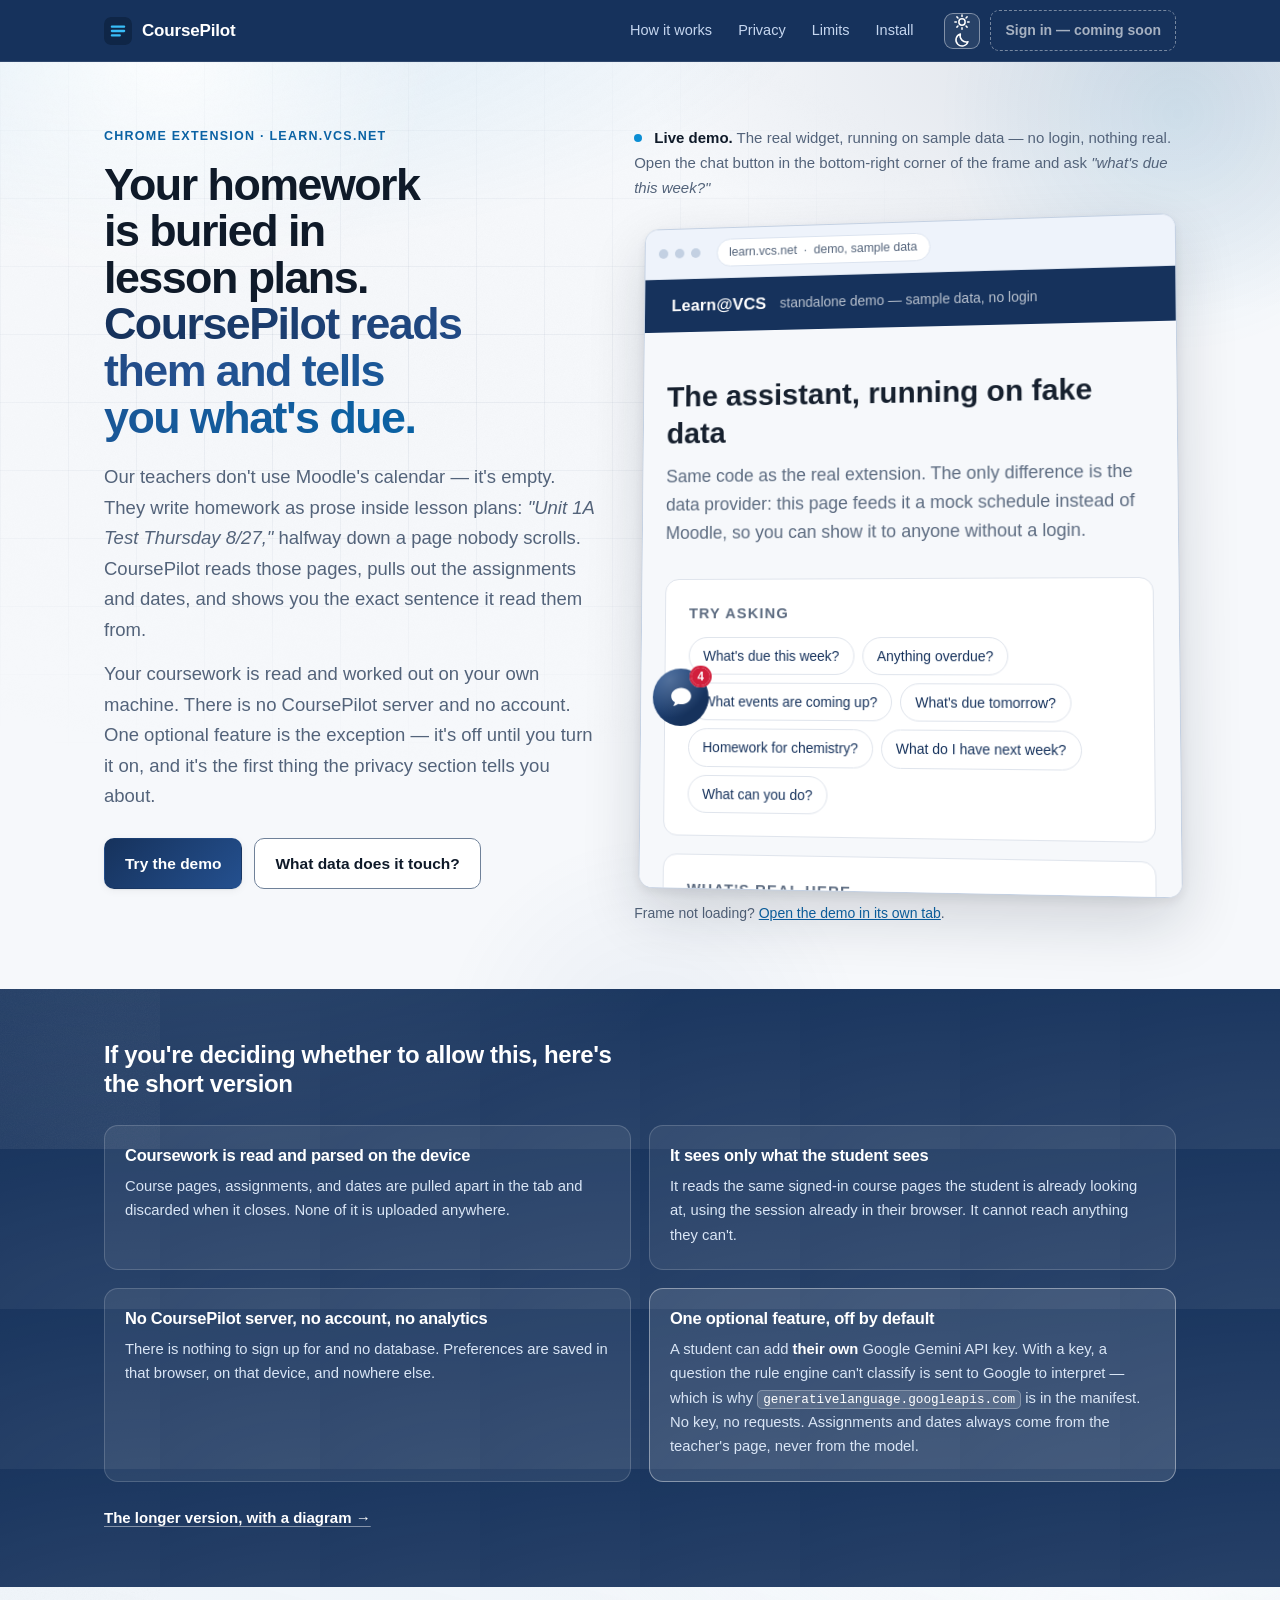
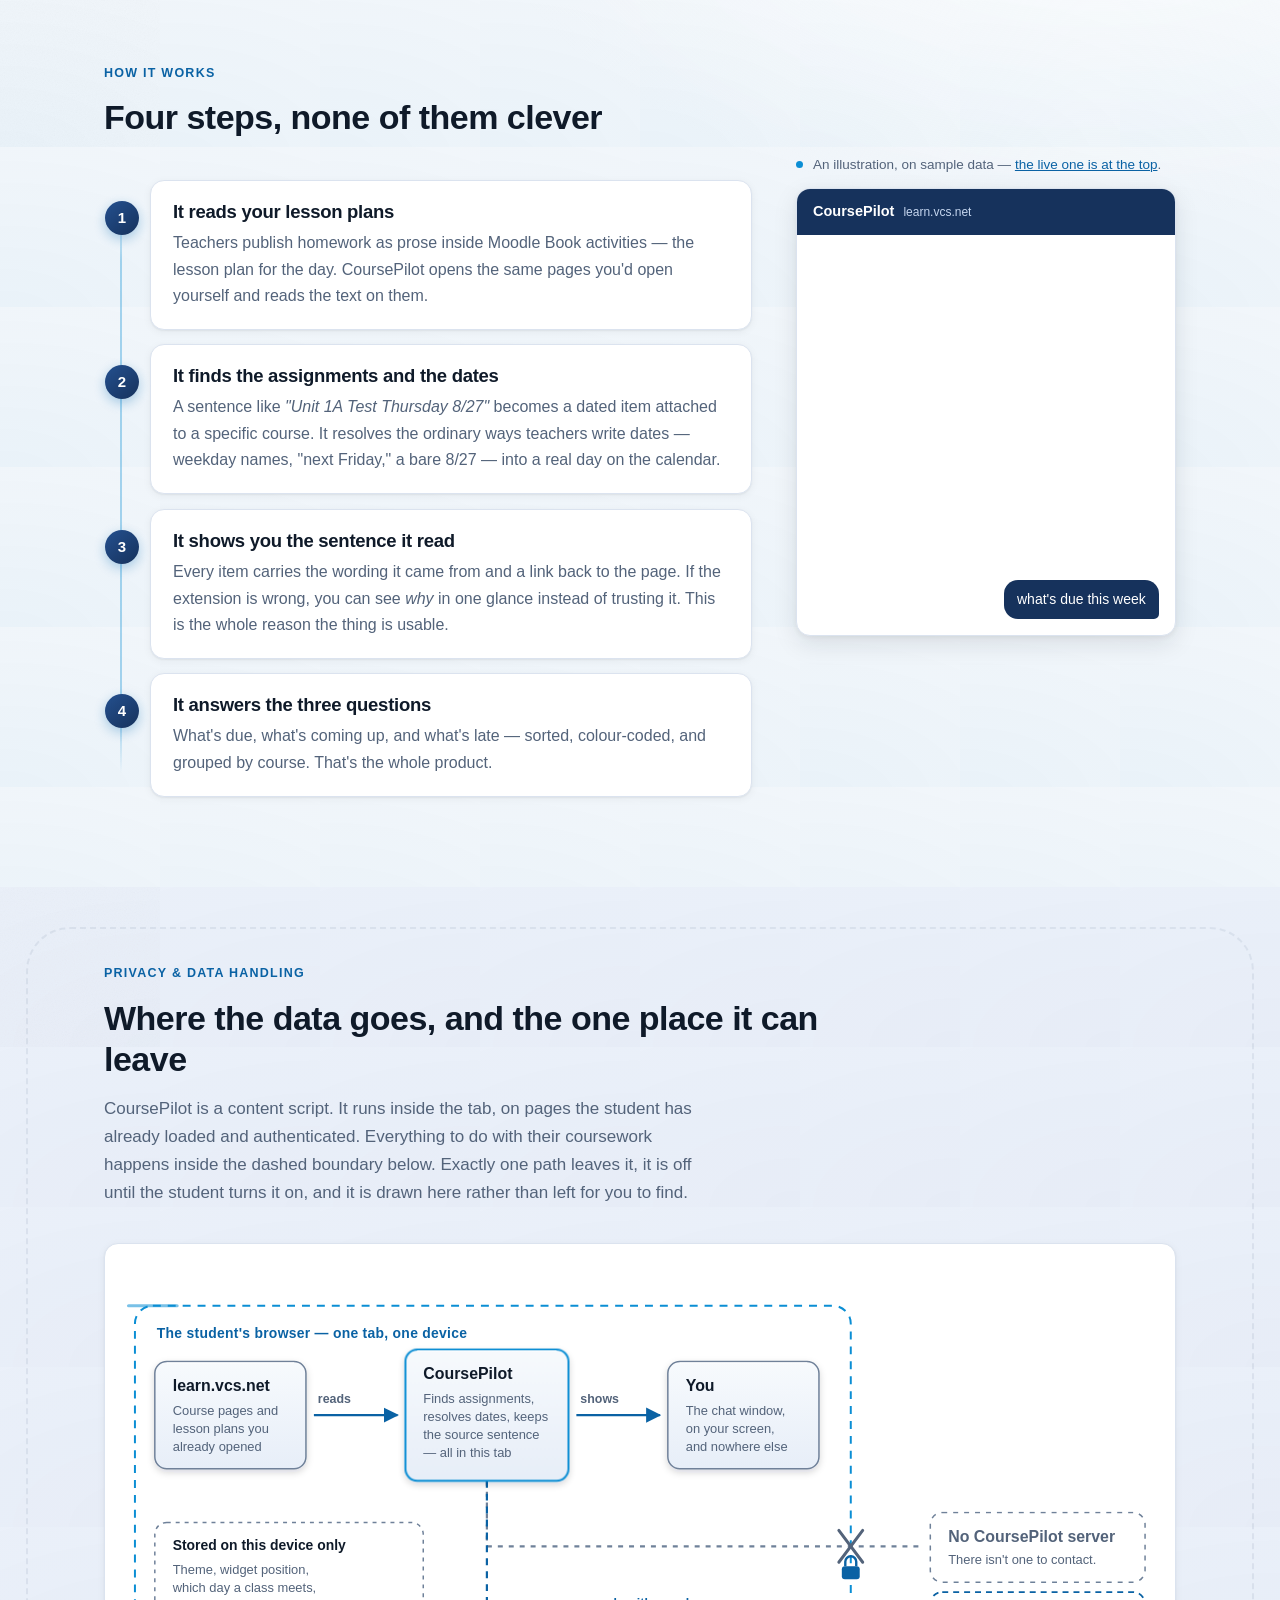
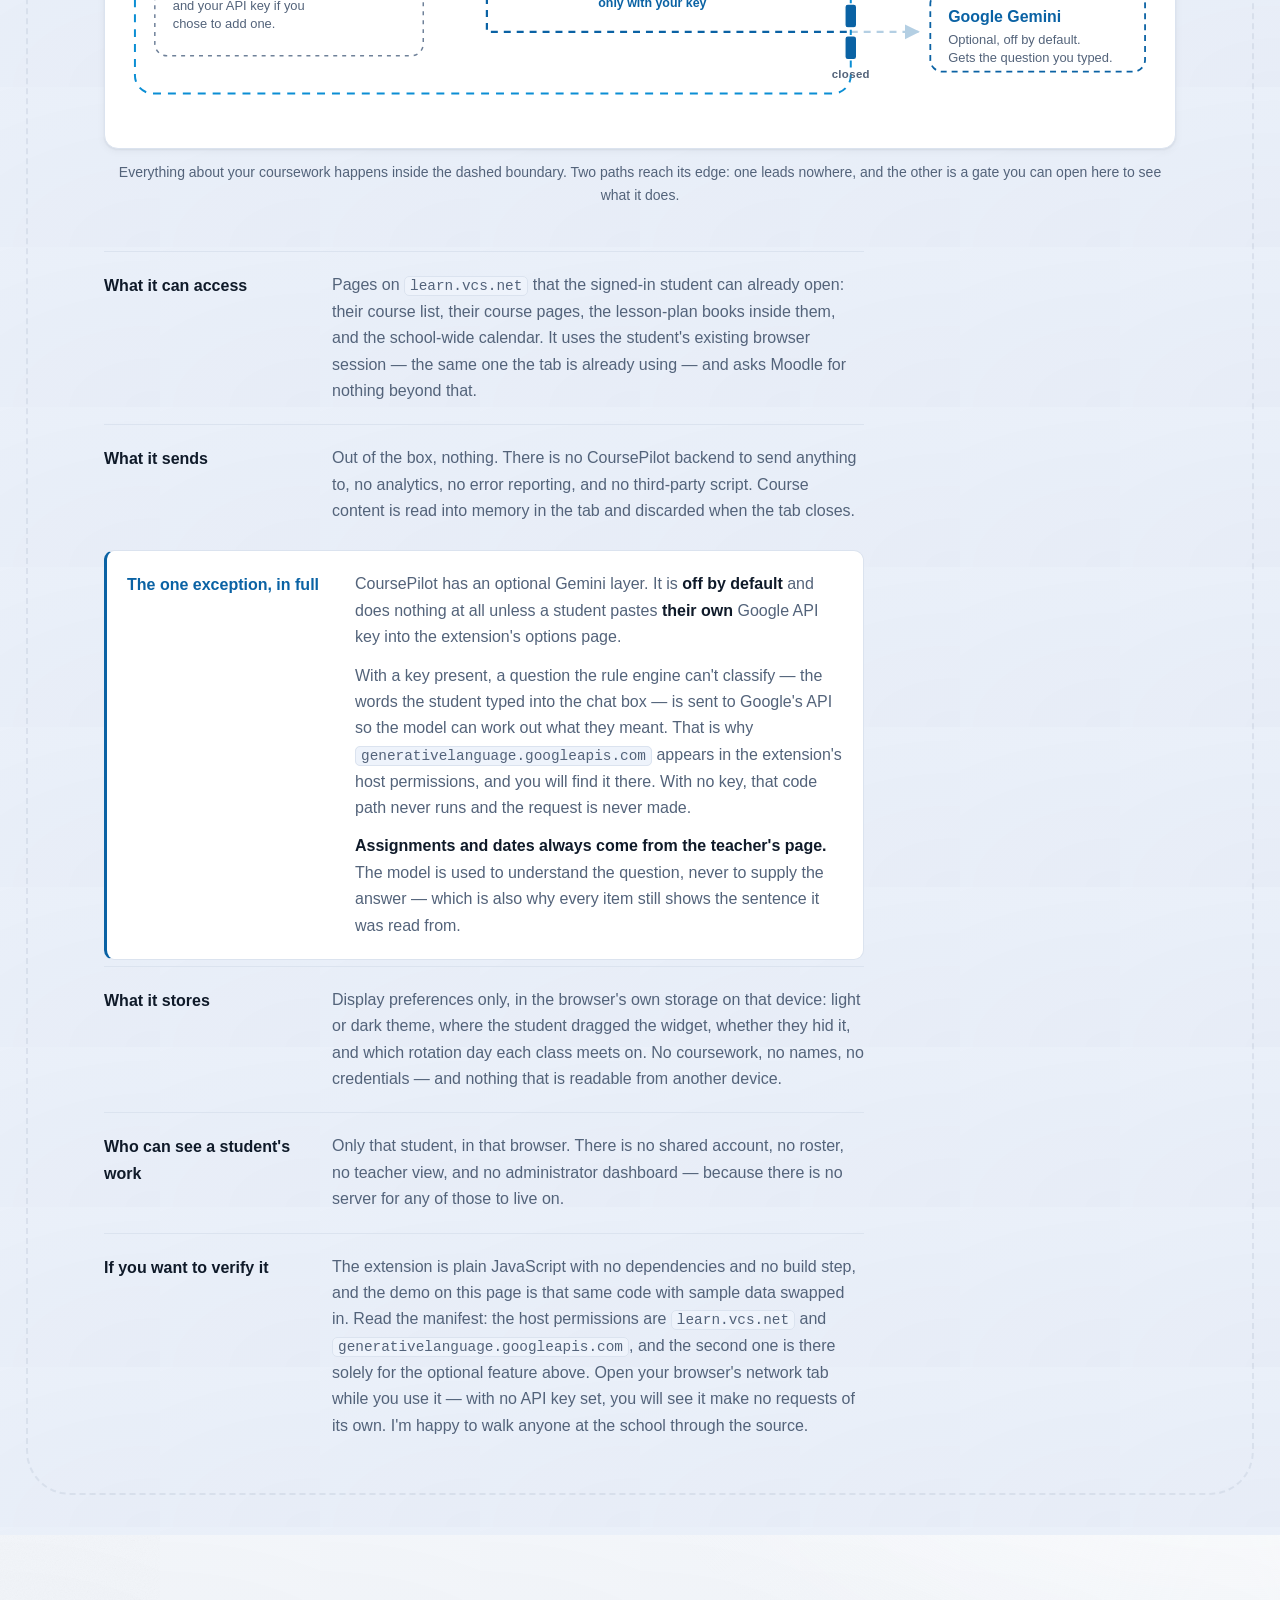
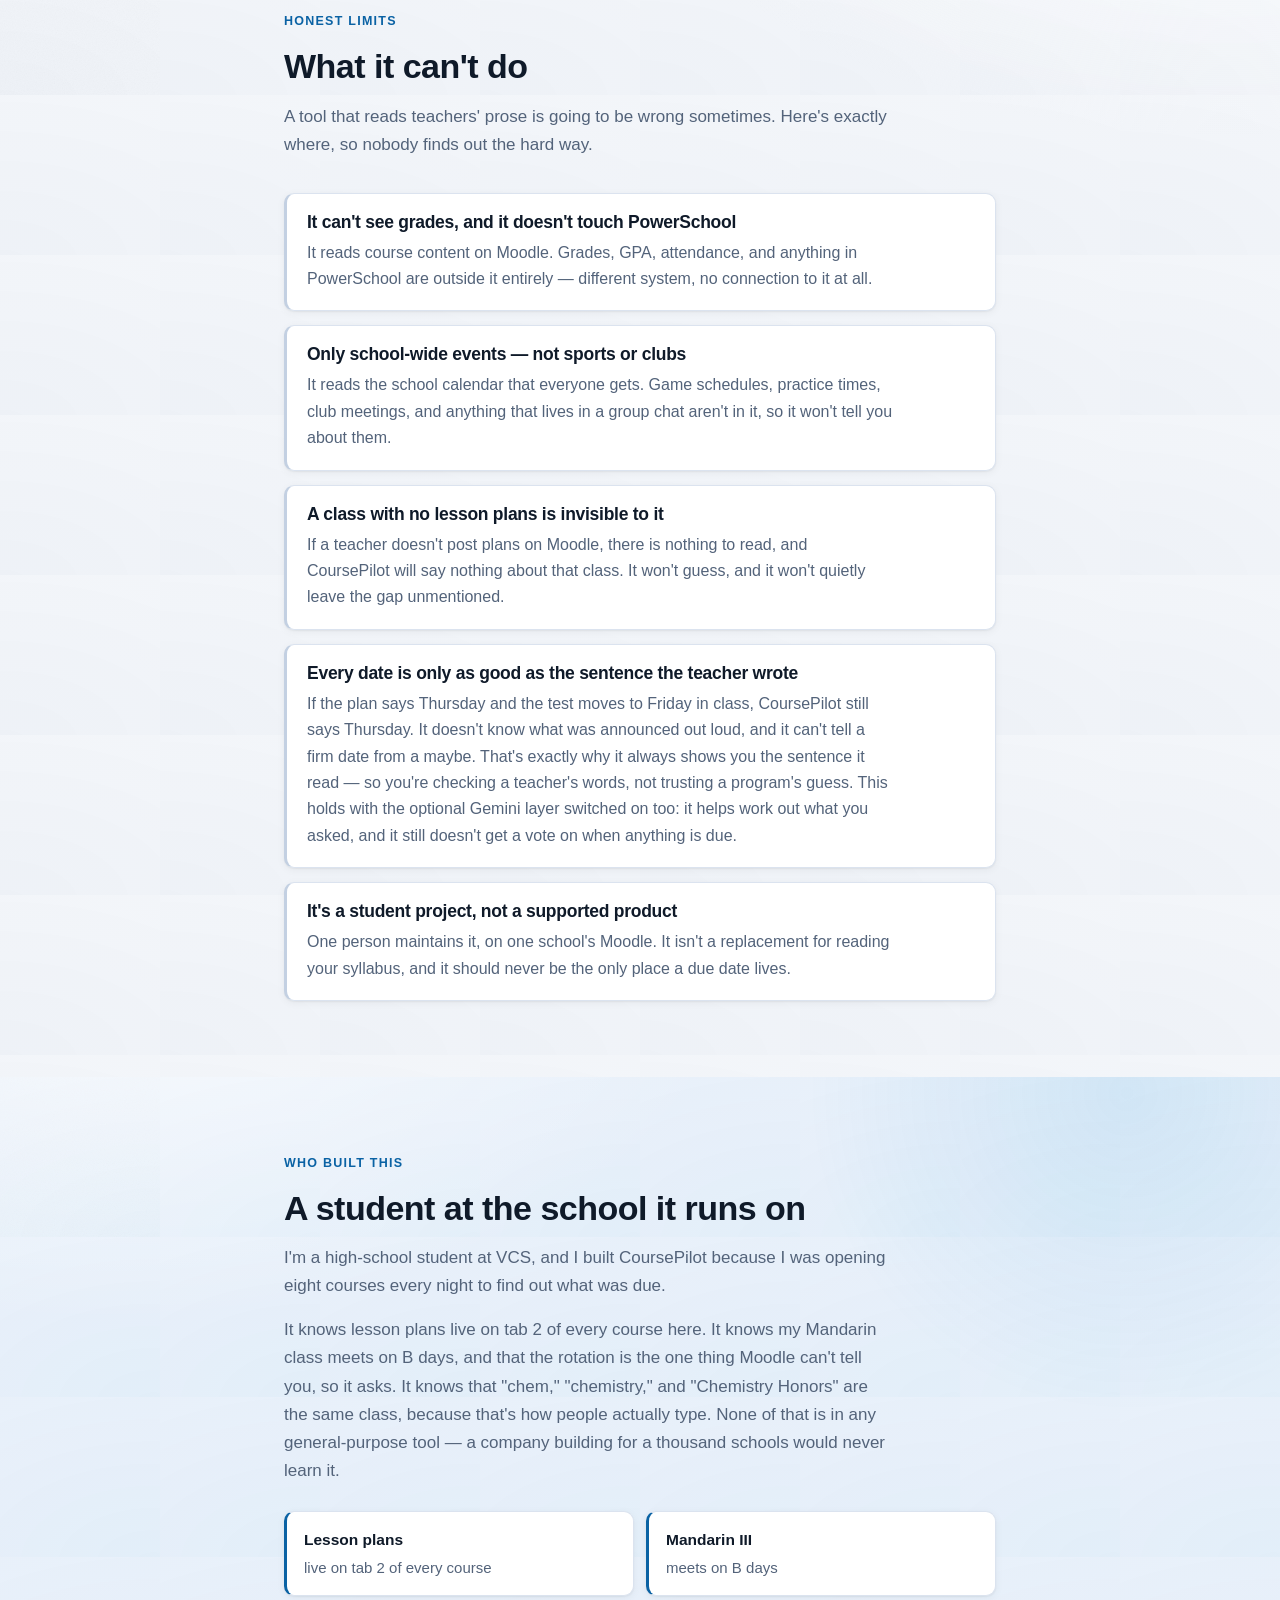
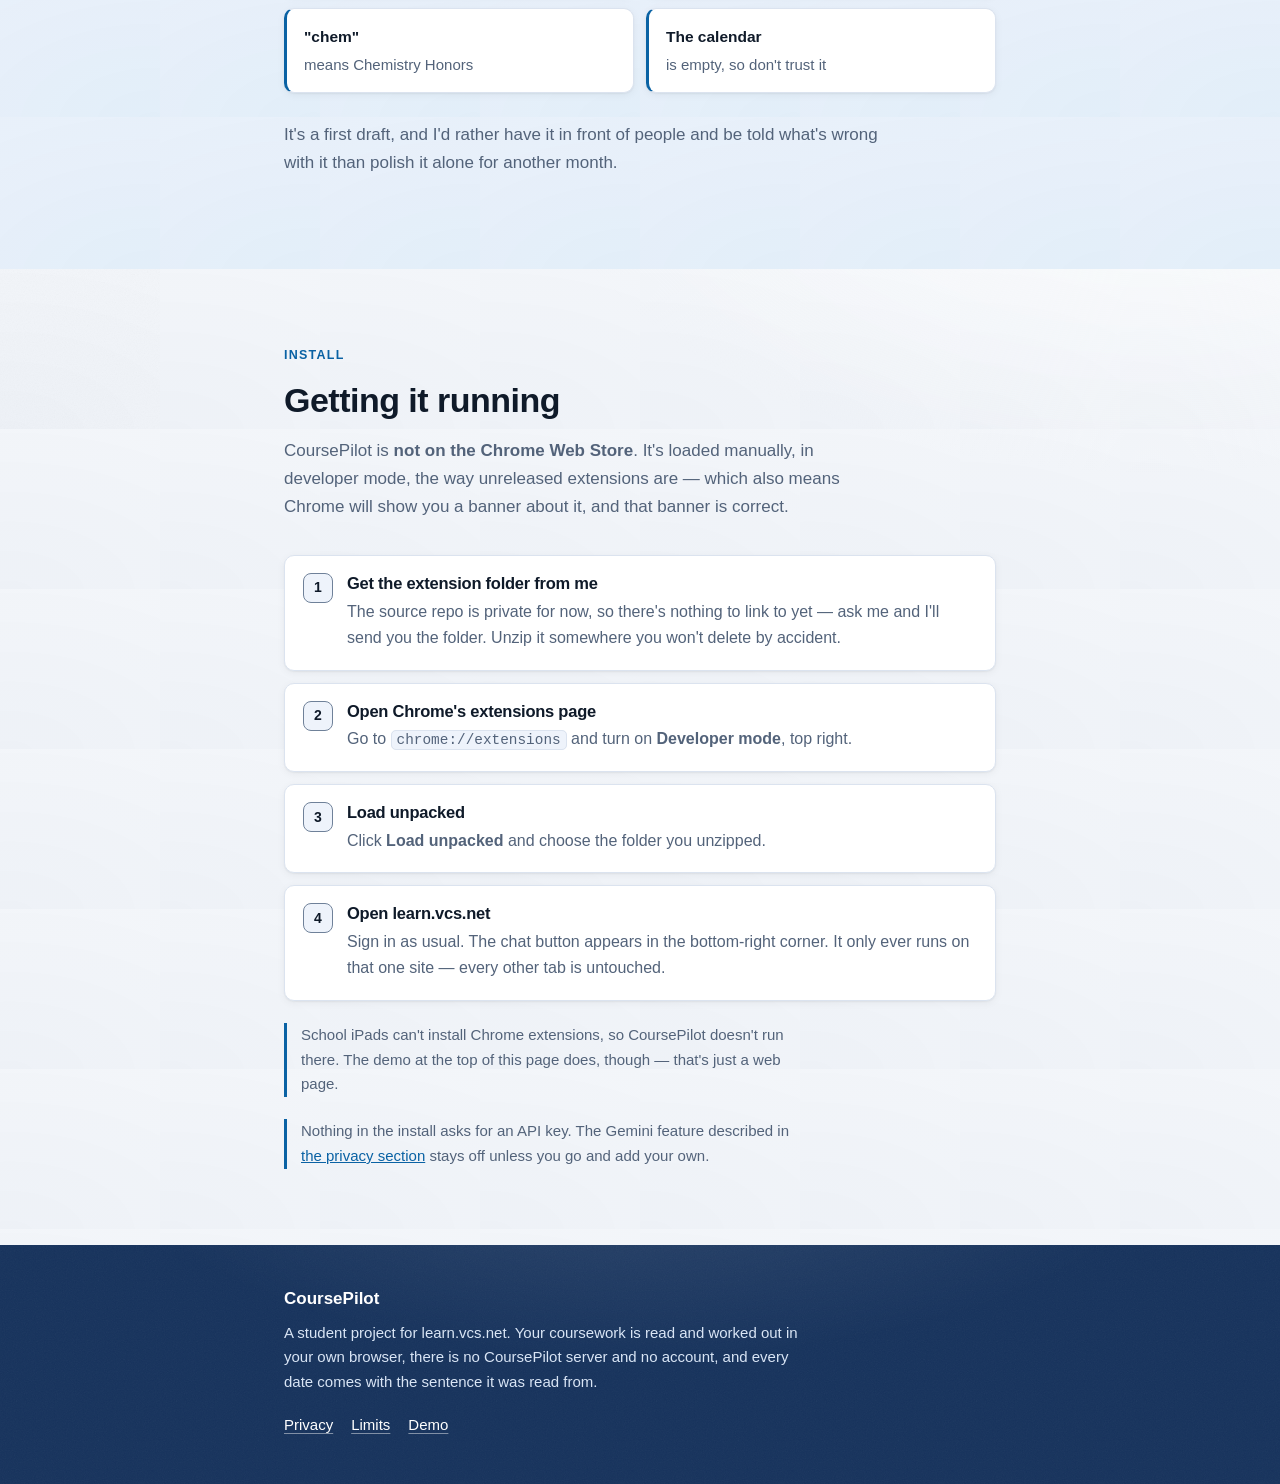
==== commit 73517aa6: "Rebuild the privacy diagram animation Three defects, then a rebuild rather than a patch.  The stuck " ====
--- a/index.html
+++ b/index.html
@@ -296,258 +296,306 @@
 
       <figure class="diagram-figure">
         <div class="diagram-wrap">
-          <svg class="diagram diagram-wide" viewBox="0 0 1040 470" role="img" aria-labelledby="diagram-title diagram-desc">
-            <title id="diagram-title">Where CoursePilot's data goes, including the one path that leaves the browser</title>
-            <desc id="diagram-desc">
-              Inside a boundary labelled "the student's browser," three boxes connect left to
-              right: the signed-in pages at learn.vcs.net, then CoursePilot finding assignments and
-              dates, then the answer on the student's screen. Preferences are stored on the device.
-              Two paths reach the edge of the boundary. The first is crossed out and leads to a box
-              reading "no CoursePilot server — there isn't one to contact"; coursework reaching
-              that edge stays inside. The second is drawn as a gate that is shut by default and
-              leads to "Google Gemini: optional, off by default." It carries only the question the
-              student typed, and only once the student has added their own API key.
-            </desc>
-
-            <!-- the browser boundary -->
-            <rect class="d-boundary" x="12" y="44" width="720" height="390" rx="18"/>
-            <!-- A second copy of the same rect, invisible until something is
-                 contained by it, so the wall itself can answer. -->
-            <rect class="d-boundary-pulse" x="12" y="44" width="720" height="390" rx="18"/>
-            <text class="d-boundary-label" x="34" y="76">The student's browser — one tab, one device</text>
-
-            <!-- ---------------------------------------------------------------
-                 The moving parts. Every token is labelled, because an anonymous
-                 dot says nothing the still picture does not already say.
-
-                 What each one is, and why that is the honest label:
-                   "your coursework"  moves from the page into the extension,
-                                      then to the edge, where it stays inside.
-                   "what's due"       is the answer, on your screen.
-                   "your question"    is the only thing that ever crosses, and
-                                      only after the gate is opened by hand.
-                 Nothing labelled coursework ever crosses either edge.
-                 --------------------------------------------------------------- -->
-            <g class="d-flow" aria-hidden="true">
-              <g class="d-token d-token-read" transform="translate(96 154)">
-                <rect class="d-token-box" x="0" y="-13" width="94" height="26" rx="13"/>
-                <text class="d-token-text" x="47" y="5" text-anchor="middle">your coursework</text>
-              </g>
-
-              <g class="d-token d-token-show" transform="translate(374 154)">
-                <rect class="d-token-box" x="0" y="-13" width="76" height="26" rx="13"/>
-                <text class="d-token-text" x="38" y="5" text-anchor="middle">what's due</text>
-              </g>
-
-              <g class="d-token d-token-held" transform="translate(400 286)">
-                <rect class="d-token-box" x="0" y="-13" width="94" height="26" rx="13"/>
-                <text class="d-token-text" x="47" y="5" text-anchor="middle">your coursework</text>
-              </g>
-
-              <g class="d-token d-token-sent" transform="translate(400 372)">
-                <rect class="d-token-box d-token-box-opt" x="0" y="-13" width="92" height="26" rx="13"/>
-                <text class="d-token-text d-token-text-opt" x="46" y="5" text-anchor="middle">your question</text>
-              </g>
-
-              <!-- The refusal: two rings breaking against the wall where the
-                   coursework is contained. -->
-              <g class="d-ripple">
-                <circle class="d-ripple-ring d-ripple-1" cx="732" cy="286" r="13"/>
-                <circle class="d-ripple-ring d-ripple-2" cx="732" cy="286" r="13"/>
-              </g>
-            </g>
-
-
-            <!-- 1. the Moodle page -->
-            <rect class="d-box" x="32" y="100" width="152" height="108" rx="12"/>
-            <text class="d-box-title" x="50" y="130">learn.vcs.net</text>
-            <text class="d-box-sub" x="50" y="154">Course pages and</text>
-            <text class="d-box-sub" x="50" y="172">lesson plans you</text>
-            <text class="d-box-sub" x="50" y="190">already opened</text>
-
-            <path class="d-arrow" d="M192 154 H 276" marker-end="url(#cp-arrow)"/>
-            <text class="d-edge" x="196" y="142">reads</text>
-
-            <!-- 2. the extension -->
-            <rect class="d-box d-box-accent" x="284" y="88" width="164" height="132" rx="12"/>
-            <rect class="d-pulse d-pulse-2" x="284" y="88" width="164" height="132" rx="12"/>
-            <text class="d-box-title" x="302" y="118">CoursePilot</text>
-            <text class="d-box-sub" x="302" y="142">Finds assignments,</text>
-            <text class="d-box-sub" x="302" y="160">resolves dates, keeps</text>
-            <text class="d-box-sub" x="302" y="178">the source sentence</text>
-            <text class="d-box-sub" x="302" y="196">— all in this tab</text>
-
-            <path class="d-arrow" d="M456 154 H 540" marker-end="url(#cp-arrow)"/>
-            <text class="d-edge" x="460" y="142">shows</text>
-
-            <!-- 3. the student -->
-            <rect class="d-box" x="548" y="100" width="152" height="108" rx="12"/>
-            <rect class="d-pulse d-pulse-3" x="548" y="100" width="152" height="108" rx="12"/>
-            <text class="d-box-title" x="566" y="130">You</text>
-            <text class="d-box-sub" x="566" y="154">The chat window,</text>
-            <text class="d-box-sub" x="566" y="172">on your screen,</text>
-            <text class="d-box-sub" x="566" y="190">and nowhere else</text>
-
-            <!-- what is kept, and where -->
-            <rect class="d-note" x="32" y="262" width="270" height="134" rx="12"/>
-            <text class="d-note-title" x="50" y="290">Stored on this device only</text>
-            <text class="d-box-sub" x="50" y="314">Theme, widget position,</text>
-            <text class="d-box-sub" x="50" y="332">which day a class meets,</text>
-            <text class="d-box-sub" x="50" y="350">and your API key if you</text>
-            <text class="d-box-sub" x="50" y="368">chose to add one.</text>
-
-            <!-- edge 1: there is no route out, because there is nothing there -->
-            <path class="d-arrow-dead" d="M366 220 V 286 H 800"/>
-            <g class="d-block">
-              <line x1="720" y1="270" x2="744" y2="302"/>
-              <line x1="744" y1="270" x2="720" y2="302"/>
-            </g>
-            <rect class="d-label-plate" x="470" y="244" width="126" height="24" rx="6"/>
-            <text class="d-edge d-edge-dead" x="478" y="261">no server exists</text>
-
-            <rect class="d-box d-box-ghost" x="812" y="252" width="216" height="70" rx="12"/>
-            <text class="d-box-title d-ghost-text" x="830" y="282">No CoursePilot server</text>
-            <text class="d-box-sub d-ghost-text" x="830" y="304">There isn't one to contact.</text>
-
-            <!-- edge 2: a gate, shut unless the student opens it -->
-            <path class="d-arrow-optional" d="M366 220 V 372 H 800" marker-end="url(#cp-arrow-opt)"/>
-            <rect class="d-label-plate" x="470" y="330" width="140" height="24" rx="6"/>
-            <text class="d-edge d-edge-opt" x="478" y="347">only with your key</text>
-
-            <!-- The gate itself: a shut plug on the boundary, with two bars that
-                 swing apart only while the student's key is present. -->
-            <g class="d-gate-group">
-              <circle class="d-gate" cx="732" cy="372" r="11"/>
-              <line class="d-gate-bar d-gate-bar-top" x1="732" y1="364" x2="732" y2="380"/>
-              <!-- The key only exists while the gate is open, and it says who
-                   opened it. Nothing crosses this edge without it. -->
-              <g class="d-gate-key">
-                <rect class="d-label-plate" x="656" y="304" width="152" height="22" rx="6"/>
-                <text class="d-edge d-edge-opt" x="732" y="320" text-anchor="middle">you switched this on</text>
-                <circle class="d-key-ring" cx="732" cy="342" r="7"/>
-                <line class="d-key-stem" x1="732" y1="349" x2="732" y2="357"/>
-              </g>
-            </g>
-
-            <rect class="d-box d-box-optional" x="812" y="332" width="216" height="80" rx="12"/>
-            <text class="d-box-title d-opt-title" x="830" y="362">Google Gemini</text>
-            <text class="d-box-sub" x="830" y="384">Optional, off by default.</text>
-            <text class="d-box-sub" x="830" y="402">Gets the question you typed.</text>
-
+          <!-- No <title> element anywhere in here. In SVG, <title> is a native
+               browser tooltip: put one on the root and the whole diagram becomes
+               a hover target, so the tooltip appears over the artwork whenever a
+               reader's pointer happens to rest on it. The accessible name is an
+               aria-label instead, and the long description is the visually-hidden
+               paragraph below the figure. -->
+          <svg class="diagram diagram-wide" viewBox="0 0 1040 470" role="img"
+               aria-label="Where CoursePilot's data goes, including the one path that can leave the browser"
+               aria-describedby="diagram-desc-text">
             <defs>
-              <marker id="cp-arrow" viewBox="0 0 10 10" refX="9" refY="5" markerWidth="7" markerHeight="7" orient="auto-start-reverse">
-                <path class="d-arrowhead" d="M0 0 L10 5 L0 10 z"/>
+              <!-- Node and card surfaces: a vertical gradient plus a lighter top
+                   edge is what makes these read as cards on a surface. -->
+              <linearGradient id="dg-node-grad" x1="0" y1="0" x2="0" y2="1">
+                <stop offset="0%" class="dg-stop-node-a"/>
+                <stop offset="100%" class="dg-stop-node-b"/>
+              </linearGradient>
+              <linearGradient id="dg-card-grad" x1="0" y1="0" x2="0" y2="1">
+                <stop offset="0%" class="dg-stop-card-a"/>
+                <stop offset="100%" class="dg-stop-card-b"/>
+              </linearGradient>
+              <linearGradient id="dg-card-grad-opt" x1="0" y1="0" x2="0" y2="1">
+                <stop offset="0%" class="dg-stop-card-opt-a"/>
+                <stop offset="100%" class="dg-stop-card-opt-b"/>
+              </linearGradient>
+              <radialGradient id="dg-glow">
+                <stop offset="0%" class="dg-stop-glow-a"/>
+                <stop offset="100%" class="dg-stop-glow-b"/>
+              </radialGradient>
+              <filter id="dg-shadow" x="-30%" y="-30%" width="160%" height="180%">
+                <feDropShadow dx="0" dy="3" stdDeviation="4" class="dg-shadow-drop"/>
+              </filter>
+
+              <!-- The routes. Every travelling card rides one of these with
+                   offset-path, which is what makes its speed constant through the
+                   bends instead of varying with the geometry of each segment. -->
+              <path id="dg-route-read"  d="M110 154 H 330"/>
+              <path id="dg-route-show"  d="M380 154 H 600"/>
+              <path id="dg-route-block" d="M366 220 V 286 H 700"/>
+              <path id="dg-route-gate"  d="M366 220 V 372 H 848"/>
+              <path id="dg-boundary-line" d="M30 44 H 714 A 18 18 0 0 1 732 62 V 416 A 18 18 0 0 1 714 434 H 30 A 18 18 0 0 1 12 416 V 62 A 18 18 0 0 1 30 44 Z"/>
+            </defs>
+
+            <!-- ============ layer 1: the boundary (moves least) ============ -->
+            <g class="dg-layer" data-depth="0.35">
+              <rect class="dg-boundary" x="12" y="44" width="720" height="390" rx="18"/>
+              <!-- A short bright segment riding the boundary path forever, so the
+                   wall reads as active containment rather than a drawn line. -->
+              <g class="dg-shimmer"><rect x="-26" y="-1.6" width="52" height="3.2" rx="1.6"/></g>
+              <!-- Two more of the same, fired outward from the point of impact. -->
+              <g class="dg-ripple dg-ripple-cw"><rect x="-24" y="-2" width="48" height="4" rx="2"/></g>
+              <g class="dg-ripple dg-ripple-ccw"><rect x="-24" y="-2" width="48" height="4" rx="2"/></g>
+              <text class="dg-boundary-label" x="34" y="76">The student's browser — one tab, one device</text>
+            </g>
+
+            <!-- ============ layer 2: edges and static labels ============ -->
+            <g class="dg-layer" data-depth="0.75">
+              <path class="dg-edge" data-edge="page-pilot" d="M192 154 H 276" marker-end="url(#dg-arrow)"/>
+              <text class="dg-edge-label" x="196" y="142">reads</text>
+
+              <path class="dg-edge" data-edge="pilot-you" d="M456 154 H 540" marker-end="url(#dg-arrow)"/>
+              <text class="dg-edge-label" x="460" y="142">shows</text>
+
+              <path class="dg-edge dg-edge-dead" data-edge="pilot-noserver" d="M366 220 V 286 H 800"/>
+
+              <!-- Two states of the optional edge: dim up to the gate is always
+                   drawn, and the stretch beyond it only brightens when a visitor
+                   opens the gate. -->
+              <path class="dg-edge dg-edge-opt" data-edge="pilot-gemini" d="M366 220 V 372 H 732"/>
+              <path class="dg-edge dg-edge-opt dg-edge-beyond" d="M732 372 H 800" marker-end="url(#dg-arrow-opt)"/>
+              <rect class="dg-plate" x="470" y="330" width="140" height="24" rx="6"/>
+              <text class="dg-edge-label dg-edge-label-opt" x="478" y="347">only with your key</text>
+            </g>
+
+            <!-- ============ layer 3: the travelling cards ============ -->
+            <!-- Below the nodes on purpose: a card slides out of one box and into
+                 the next rather than skating over the top of them. JS fills this. -->
+            <g class="dg-flow" aria-hidden="true"></g>
+
+            <!-- ============ layer 4: the nodes ============ -->
+            <g class="dg-layer dg-nodes" data-depth="1">
+              <g class="dg-node" data-node="page">
+                <rect class="dg-node-plate" x="32" y="100" width="152" height="108" rx="12"/>
+                <path class="dg-node-lit" d="M44 101.5 H 172"/>
+                <text class="dg-node-title" x="50" y="130">learn.vcs.net</text>
+                <text class="dg-node-sub" x="50" y="154">Course pages and</text>
+                <text class="dg-node-sub" x="50" y="172">lesson plans you</text>
+                <text class="dg-node-sub" x="50" y="190">already opened</text>
+              </g>
+
+              <g class="dg-node dg-node-accent" data-node="pilot">
+                <rect class="dg-node-plate" x="284" y="88" width="164" height="132" rx="12"/>
+                <path class="dg-node-lit" d="M296 89.5 H 436"/>
+                <text class="dg-node-title" x="302" y="118">CoursePilot</text>
+                <text class="dg-node-sub" x="302" y="142">Finds assignments,</text>
+                <text class="dg-node-sub" x="302" y="160">resolves dates, keeps</text>
+                <text class="dg-node-sub" x="302" y="178">the source sentence</text>
+                <text class="dg-node-sub" x="302" y="196">— all in this tab</text>
+              </g>
+
+              <g class="dg-node" data-node="you">
+                <rect class="dg-node-plate" x="548" y="100" width="152" height="108" rx="12"/>
+                <path class="dg-node-lit" d="M560 101.5 H 688"/>
+                <text class="dg-node-title" x="566" y="130">You</text>
+                <text class="dg-node-sub" x="566" y="154">The chat window,</text>
+                <text class="dg-node-sub" x="566" y="172">on your screen,</text>
+                <text class="dg-node-sub" x="566" y="190">and nowhere else</text>
+              </g>
+
+              <g class="dg-node dg-node-quiet" data-node="store">
+                <rect class="dg-note" x="32" y="262" width="270" height="134" rx="12"/>
+                <text class="dg-note-title" x="50" y="290">Stored on this device only</text>
+                <text class="dg-node-sub" x="50" y="314">Theme, widget position,</text>
+                <text class="dg-node-sub" x="50" y="332">which day a class meets,</text>
+                <text class="dg-node-sub" x="50" y="350">and your API key if you</text>
+                <text class="dg-node-sub" x="50" y="368">chose to add one.</text>
+              </g>
+            </g>
+
+            <!-- ====== layer 5: what is outside, the wall marks, the gate ====== -->
+            <g class="dg-layer" data-depth="1">
+              <!-- the crossing that has nowhere to go -->
+              <g class="dg-block" data-node="noserver-mark">
+                <g class="dg-block-mark">
+                  <line x1="720" y1="270" x2="744" y2="302"/>
+                  <line x1="744" y1="270" x2="720" y2="302"/>
+                </g>
+                <circle class="dg-block-flare" cx="732" cy="286" r="21"/>
+              </g>
+              <g class="dg-impact-label">
+                <rect class="dg-plate" x="596" y="228" width="132" height="24" rx="6"/>
+                <text class="dg-edge-label dg-edge-label-dead" x="662" y="245" text-anchor="middle">nothing to send to</text>
+              </g>
+
+              <g class="dg-node dg-node-ghost" data-node="noserver">
+                <rect class="dg-ghost-plate" x="812" y="252" width="216" height="70" rx="12"/>
+                <text class="dg-node-title dg-ghost-text" x="830" y="282">No CoursePilot server</text>
+                <text class="dg-node-sub dg-ghost-text" x="830" y="304">There isn't one to contact.</text>
+              </g>
+
+              <g class="dg-node dg-node-opt" data-node="gemini">
+                <rect class="dg-opt-plate" x="812" y="332" width="216" height="80" rx="12"/>
+                <text class="dg-node-title dg-opt-title" x="830" y="362">Google Gemini</text>
+                <text class="dg-node-sub" x="830" y="384">Optional, off by default.</text>
+                <text class="dg-node-sub" x="830" y="402">Gets the question you typed.</text>
+              </g>
+
+              <!-- The gate. Closed on every page load, because the feature is off
+                   by default. A visitor can open it, and that is the honest way to
+                   show what the option actually does. -->
+              <g class="dg-gate" id="dg-gate" role="button" tabindex="0"
+                 aria-pressed="false"
+                 aria-label="Optional Gemini connection. Off. Activate to see what happens when a student adds their own API key.">
+                <rect class="dg-gate-hit" x="700" y="292" width="64" height="132" rx="10"/>
+                <!-- A shutter across the dashed path: two leaves that all but
+                     meet, so the route is visibly stopped here. -->
+                <g class="dg-gate-barrier">
+                  <rect class="dg-gate-leaf dg-gate-leaf-top" x="726" y="344" width="12" height="24" rx="3"/>
+                  <rect class="dg-gate-leaf dg-gate-leaf-bottom" x="726" y="376" width="12" height="24" rx="3"/>
+                </g>
+                <!-- The padlock sits above the opening, never in it, so it stays
+                     readable whether the shutter is open or shut. -->
+                <g class="dg-gate-icon">
+                  <rect class="dg-lock-body" x="723" y="306" width="18" height="13" rx="3"/>
+                  <path class="dg-lock-shackle" d="M726.5 306 v-4.5 a5.5 5.5 0 0 1 11 0 V 306"/>
+                </g>
+                <text class="dg-gate-state" x="732" y="418" text-anchor="middle">closed</text>
+              </g>
+            </g>
+
+            <g class="dg-pacer" aria-hidden="true"></g>
+
+            <defs>
+              <marker id="dg-arrow" viewBox="0 0 10 10" refX="9" refY="5" markerWidth="7" markerHeight="7" orient="auto-start-reverse">
+                <path class="dg-arrowhead" d="M0 0 L10 5 L0 10 z"/>
               </marker>
-              <marker id="cp-arrow-opt" viewBox="0 0 10 10" refX="9" refY="5" markerWidth="7" markerHeight="7" orient="auto-start-reverse">
-                <path class="d-arrowhead-opt" d="M0 0 L10 5 L0 10 z"/>
+              <marker id="dg-arrow-opt" viewBox="0 0 10 10" refX="9" refY="5" markerWidth="7" markerHeight="7" orient="auto-start-reverse">
+                <path class="dg-arrowhead-opt" d="M0 0 L10 5 L0 10 z"/>
               </marker>
             </defs>
           </svg>
 
-          <!-- Same picture, stacked, for narrow screens. A diagram that has to
-               be scrolled sideways is a diagram whose point is off the edge of
-               the phone, which defeats the whole section. -->
-          <svg class="diagram diagram-tall" viewBox="0 0 380 760" role="img" aria-labelledby="diagram-t-title diagram-t-desc">
-            <title id="diagram-t-title">Where CoursePilot's data goes, including the one path that leaves the browser</title>
-            <desc id="diagram-t-desc">
-              Inside a boundary labelled "the student's browser," three boxes stack top to bottom:
-              the signed-in pages at learn.vcs.net, then CoursePilot finding assignments and dates,
-              then the answer on the student's screen. Preferences are stored on the device. Two
-              paths reach the bottom edge of the boundary. The first is crossed out and leads to a
-              box reading "no CoursePilot server — there isn't one to contact"; coursework reaching
-              that edge stays inside. The second is drawn as a gate that is shut by default and
-              leads to "Google Gemini: optional, off by default." It carries only the question the
-              student typed, and only once the student has added their own API key.
-            </desc>
-
-            <rect class="d-boundary" x="8" y="30" width="364" height="486" rx="18"/>
-            <rect class="d-boundary-pulse" x="8" y="30" width="364" height="486" rx="18"/>
-            <text class="d-boundary-label d-boundary-label-sm" x="26" y="54">The student's browser — one tab, one device</text>
-
-            <rect class="d-box" x="26" y="72" width="328" height="86" rx="12"/>
-            <text class="d-box-title" x="44" y="100">learn.vcs.net</text>
-            <text class="d-box-sub" x="44" y="122">Course pages and lesson plans,</text>
-            <text class="d-box-sub" x="44" y="140">already open and signed in</text>
-
-            <path class="d-arrow" d="M190 158 V 182" marker-end="url(#cp-arrow-t)"/>
-            <text class="d-edge" x="202" y="177">reads</text>
-
-            <rect class="d-box d-box-accent" x="26" y="190" width="328" height="104" rx="12"/>
-            <rect class="d-pulse d-pulse-t2" x="26" y="190" width="328" height="104" rx="12"/>
-            <text class="d-box-title" x="44" y="218">CoursePilot</text>
-            <text class="d-box-sub" x="44" y="240">Finds assignments, resolves dates,</text>
-            <text class="d-box-sub" x="44" y="258">keeps the source sentence</text>
-            <text class="d-box-sub" x="44" y="276">— all in this tab</text>
-
-            <path class="d-arrow" d="M190 294 V 318" marker-end="url(#cp-arrow-t)"/>
-            <text class="d-edge" x="202" y="313">shows</text>
-
-            <rect class="d-box" x="26" y="326" width="328" height="86" rx="12"/>
-            <rect class="d-pulse d-pulse-t3" x="26" y="326" width="328" height="86" rx="12"/>
-            <text class="d-box-title" x="44" y="354">You</text>
-            <text class="d-box-sub" x="44" y="376">The chat window, on your screen,</text>
-            <text class="d-box-sub" x="44" y="394">and nowhere else</text>
-
-            <rect class="d-note" x="26" y="424" width="328" height="76" rx="12"/>
-            <text class="d-note-title" x="44" y="450">Stored on this device only</text>
-            <text class="d-box-sub" x="44" y="472">Theme, widget position, which day a class</text>
-            <text class="d-box-sub" x="44" y="490">meets, and your API key if you added one.</text>
-
-            <!-- edge 1: no route out -->
-            <path class="d-arrow-dead" d="M108 500 V 560"/>
-            <g class="d-block">
-              <line x1="96" y1="502" x2="120" y2="530"/>
-              <line x1="120" y1="502" x2="96" y2="530"/>
-            </g>
-
-            <!-- edge 2: the gate -->
-            <path class="d-arrow-optional" d="M272 500 V 560" marker-end="url(#cp-arrow-opt-t)"/>
-            <g class="d-gate-group">
-              <circle class="d-gate" cx="272" cy="516" r="11"/>
-              <line class="d-gate-bar d-gate-bar-top" x1="264" y1="516" x2="280" y2="516"/>
-            </g>
-
-            <rect class="d-box d-box-ghost" x="8" y="572" width="176" height="112" rx="12"/>
-            <text class="d-box-title d-ghost-text" x="26" y="600">No CoursePilot</text>
-            <text class="d-box-title d-ghost-text" x="26" y="620">server</text>
-            <text class="d-box-sub d-ghost-text" x="26" y="646">There isn't one</text>
-            <text class="d-box-sub d-ghost-text" x="26" y="664">to contact.</text>
-
-            <rect class="d-box d-box-optional" x="196" y="572" width="176" height="112" rx="12"/>
-            <text class="d-box-title d-opt-title" x="214" y="600">Google Gemini</text>
-            <text class="d-box-sub" x="214" y="624">Optional, off by</text>
-            <text class="d-box-sub" x="214" y="642">default. Gets the</text>
-            <text class="d-box-sub" x="214" y="660">question you typed.</text>
-
-            <g class="d-flow d-flow-tall" aria-hidden="true">
-              <g class="d-token d-token-read-t" transform="translate(139 160)">
-                <rect class="d-token-box" x="0" y="-13" width="94" height="26" rx="13"/>
-                <text class="d-token-text" x="47" y="5" text-anchor="middle">your coursework</text>
-              </g>
-              <g class="d-token d-token-show-t" transform="translate(149 296)">
-                <rect class="d-token-box" x="0" y="-13" width="76" height="26" rx="13"/>
-                <text class="d-token-text" x="38" y="5" text-anchor="middle">what's due</text>
-              </g>
-              <g class="d-ripple d-ripple-t">
-                <circle class="d-ripple-ring d-ripple-1" cx="108" cy="516" r="13"/>
-                <circle class="d-ripple-ring d-ripple-2" cx="108" cy="516" r="13"/>
-              </g>
+          <!-- Same picture, stacked, for narrow screens. Static: its boxes span
+               the full width, so there is no corridor for a travelling card that
+               would not cross the storage box. It keeps the gate, though — the
+               gate is the one thing here worth being able to touch, and it is the
+               same switch, so opening either opens both. -->
+          <svg class="diagram diagram-tall" viewBox="0 0 380 760" role="img"
+               aria-label="Where CoursePilot's data goes, including the one path that can leave the browser"
+               aria-describedby="diagram-desc-text">
+
+            <rect class="dg-boundary" x="8" y="30" width="364" height="486" rx="18"/>
+            <text class="dg-boundary-label dg-boundary-label-sm" x="26" y="54">The student's browser — one tab, one device</text>
+
+            <g class="dg-node" data-node="page">
+              <rect class="dg-node-plate" x="26" y="72" width="328" height="86" rx="12"/>
+              <path class="dg-node-lit" d="M38 73.5 H 342"/>
+              <text class="dg-node-title" x="44" y="100">learn.vcs.net</text>
+              <text class="dg-node-sub" x="44" y="122">Course pages and lesson plans,</text>
+              <text class="dg-node-sub" x="44" y="140">already open and signed in</text>
+            </g>
+
+            <path class="dg-edge" d="M190 158 V 182" marker-end="url(#dg-arrow-t)"/>
+            <text class="dg-edge-label" x="202" y="177">reads</text>
+
+            <g class="dg-node dg-node-accent" data-node="pilot">
+              <rect class="dg-node-plate" x="26" y="190" width="328" height="104" rx="12"/>
+              <path class="dg-node-lit" d="M38 191.5 H 342"/>
+              <text class="dg-node-title" x="44" y="218">CoursePilot</text>
+              <text class="dg-node-sub" x="44" y="240">Finds assignments, resolves dates,</text>
+              <text class="dg-node-sub" x="44" y="258">keeps the source sentence</text>
+              <text class="dg-node-sub" x="44" y="276">— all in this tab</text>
+            </g>
+
+            <path class="dg-edge" d="M190 294 V 318" marker-end="url(#dg-arrow-t)"/>
+            <text class="dg-edge-label" x="202" y="313">shows</text>
+
+            <g class="dg-node" data-node="you">
+              <rect class="dg-node-plate" x="26" y="326" width="328" height="86" rx="12"/>
+              <path class="dg-node-lit" d="M38 327.5 H 342"/>
+              <text class="dg-node-title" x="44" y="354">You</text>
+              <text class="dg-node-sub" x="44" y="376">The chat window, on your screen,</text>
+              <text class="dg-node-sub" x="44" y="394">and nowhere else</text>
+            </g>
+
+            <g class="dg-node dg-node-quiet" data-node="store">
+              <rect class="dg-note" x="26" y="424" width="328" height="76" rx="12"/>
+              <text class="dg-note-title" x="44" y="450">Stored on this device only</text>
+              <text class="dg-node-sub" x="44" y="472">Theme, widget position, which day a class</text>
+              <text class="dg-node-sub" x="44" y="490">meets, and your API key if you added one.</text>
+            </g>
+
+            <path class="dg-edge dg-edge-dead" d="M108 500 V 566"/>
+            <g class="dg-block">
+              <g class="dg-block-mark">
+                <line x1="96" y1="502" x2="120" y2="530"/>
+                <line x1="120" y1="502" x2="96" y2="530"/>
+              </g>
+            </g>
+
+            <path class="dg-edge dg-edge-opt" d="M272 500 V 516"/>
+            <path class="dg-edge dg-edge-opt dg-edge-beyond" d="M272 516 V 566" marker-end="url(#dg-arrow-opt-t)"/>
+
+            <g class="dg-node dg-node-ghost" data-node="noserver">
+              <rect class="dg-ghost-plate" x="8" y="578" width="176" height="112" rx="12"/>
+              <text class="dg-node-title dg-ghost-text" x="26" y="606">No CoursePilot</text>
+              <text class="dg-node-title dg-ghost-text" x="26" y="626">server</text>
+              <text class="dg-node-sub dg-ghost-text" x="26" y="652">There isn't one</text>
+              <text class="dg-node-sub dg-ghost-text" x="26" y="670">to contact.</text>
+            </g>
+
+            <g class="dg-node dg-node-opt" data-node="gemini">
+              <rect class="dg-opt-plate" x="196" y="578" width="176" height="112" rx="12"/>
+              <text class="dg-node-title dg-opt-title" x="214" y="606">Google Gemini</text>
+              <text class="dg-node-sub" x="214" y="630">Optional, off by</text>
+              <text class="dg-node-sub" x="214" y="648">default. Gets the</text>
+              <text class="dg-node-sub" x="214" y="666">question you typed.</text>
+            </g>
+
+            <g class="dg-gate dg-gate-t" id="dg-gate-tall" role="button" tabindex="0"
+               aria-pressed="false"
+               aria-label="Optional Gemini connection. Off. Activate to see what happens when a student adds their own API key.">
+              <rect class="dg-gate-hit" x="228" y="492" width="120" height="52" rx="10"/>
+              <g class="dg-gate-barrier">
+                <rect class="dg-gate-leaf dg-gate-leaf-top" x="244" y="510" width="24" height="12" rx="3"/>
+                <rect class="dg-gate-leaf dg-gate-leaf-bottom" x="276" y="510" width="24" height="12" rx="3"/>
+              </g>
+              <g class="dg-gate-icon">
+                <rect class="dg-lock-body" x="313" y="509" width="18" height="13" rx="3"/>
+                <path class="dg-lock-shackle" d="M316.5 509 v-4.5 a5.5 5.5 0 0 1 11 0 V 509"/>
+              </g>
+              <text class="dg-gate-state" x="322" y="542" text-anchor="middle">closed</text>
             </g>
 
             <defs>
-              <marker id="cp-arrow-t" viewBox="0 0 10 10" refX="9" refY="5" markerWidth="7" markerHeight="7" orient="auto-start-reverse">
-                <path class="d-arrowhead" d="M0 0 L10 5 L0 10 z"/>
+              <marker id="dg-arrow-t" viewBox="0 0 10 10" refX="9" refY="5" markerWidth="7" markerHeight="7" orient="auto-start-reverse">
+                <path class="dg-arrowhead" d="M0 0 L10 5 L0 10 z"/>
               </marker>
-              <marker id="cp-arrow-opt-t" viewBox="0 0 10 10" refX="9" refY="5" markerWidth="7" markerHeight="7" orient="auto-start-reverse">
-                <path class="d-arrowhead-opt" d="M0 0 L10 5 L0 10 z"/>
+              <marker id="dg-arrow-opt-t" viewBox="0 0 10 10" refX="9" refY="5" markerWidth="7" markerHeight="7" orient="auto-start-reverse">
+                <path class="dg-arrowhead-opt" d="M0 0 L10 5 L0 10 z"/>
               </marker>
             </defs>
           </svg>
         </div>
         <figcaption>
-          Everything about your coursework happens inside the dashed boundary. Two paths leave it:
-          one leads nowhere, and the other is shut unless you open it yourself.
+          Everything about your coursework happens inside the dashed boundary. Two paths reach its
+          edge: one leads nowhere, and the other is a gate you can open here to see what it does.
         </figcaption>
+
+        <p class="visually-hidden" id="diagram-desc-text">
+          Inside a boundary labelled "the student's browser," three boxes connect left to right:
+          the signed-in pages at learn.vcs.net, then CoursePilot finding assignments and dates,
+          then the answer on the student's screen. Preferences, and the student's API key if they
+          added one, are stored on the device. Two paths reach the edge of the boundary. The first
+          is crossed out and leads to a box reading "no CoursePilot server — there isn't one to
+          contact"; coursework reaching that edge stays inside. The second passes through a gate
+          that is closed by default and leads to "Google Gemini: optional, off by default." That
+          gate can be opened on this page to demonstrate it; opening it carries only the question
+          the student typed, and in the extension it opens only when the student adds their own
+          API key.
+        </p>
       </figure>
 
       <div class="facts shell-narrow">
--- a/styles.css
+++ b/styles.css
@@ -23,8 +23,12 @@
      retimes the whole sequence and keeps every part of it in step. The chat
      loop's timings are the matching block at the top of main.js.
      ====================================================================== */
-  --t-diagram-cycle: 11s;    /* one full pass of the data-flow story */
-  --t-boundary-pulse: 11s;   /* the wall answering; same cycle, own keyframes */
+  /* The diagram's own timings live in the DIAGRAM block at the top of main.js,
+     because that sequence is scheduled in script. These are the pieces of it
+     that CSS owns outright. */
+  --t-gate: .42s;            /* the gate barrier retracting */
+  --t-node-lift: .22s;       /* a node lifting under the pointer */
+  --t-node-dim: .25s;        /* the others fading back while it does */
   --t-hero-drift-a: 30s;     /* the three hero backdrop fields */
   --t-hero-drift-b: 38s;
   --t-hero-drift-c: 34s;
@@ -63,6 +67,19 @@
   --token-fill: #16325c;      /* the labelled tokens in the diagram */
   --token-fill-opt: #24508f;  /* the one that goes through the gate */
   --chat-q-bg: #16325c;       /* the student's bubble in the illustration */
+
+  /* Diagram surfaces. Node gradients stay light enough that --muted body text
+     on them keeps its ratio; the card is the one saturated thing, and it only
+     ever carries white bars, never text. */
+  --dg-node-top: #f7fafd;
+  --dg-node-bottom: #e7eef8;
+  --dg-node-lit: rgba(255, 255, 255, .9);
+  --dg-shadow-color: rgba(15, 26, 41, .16);
+  --dg-card-top: #2b5d9e;
+  --dg-card-bottom: #16325c;
+  --dg-card-opt-top: #3a72b8;
+  --dg-card-opt-bottom: #24508f;
+  --dg-card-edge: rgba(255, 255, 255, .22);
 
   /* ink */
   --text: #0f1a29;
@@ -106,6 +123,15 @@
     --token-fill: #2a6fc0;
     --token-fill-opt: #2d74c6;
     --chat-q-bg: #2a6fc0;   /* navy on a navy card would vanish here */
+    --dg-node-top: #222e42;
+    --dg-node-bottom: #182333;
+    --dg-node-lit: rgba(255, 255, 255, .10);
+    --dg-shadow-color: rgba(0, 0, 0, .55);
+    --dg-card-top: #3d84d4;
+    --dg-card-bottom: #2a6fc0;
+    --dg-card-opt-top: #4189d8;
+    --dg-card-opt-bottom: #2d74c6;
+    --dg-card-edge: rgba(255, 255, 255, .26);
 
     --text: #e9f0f9;
     --muted: #a2b4ca;
@@ -140,6 +166,15 @@
   --token-fill: #2a6fc0;
   --token-fill-opt: #2d74c6;
   --chat-q-bg: #2a6fc0;   /* navy on a navy card would vanish here */
+  --dg-node-top: #222e42;
+  --dg-node-bottom: #182333;
+  --dg-node-lit: rgba(255, 255, 255, .10);
+  --dg-shadow-color: rgba(0, 0, 0, .55);
+  --dg-card-top: #3d84d4;
+  --dg-card-bottom: #2a6fc0;
+  --dg-card-opt-top: #4189d8;
+  --dg-card-opt-bottom: #2d74c6;
+  --dg-card-edge: rgba(255, 255, 255, .26);
 
   --text: #e9f0f9;
   --muted: #a2b4ca;
@@ -763,66 +798,244 @@
   text-align: center;
 }
 
-.d-boundary {
+/* ==========================================================================
+   The data-flow diagram
+
+   Everything here paints a still picture that is complete on its own: the
+   boundary, the nodes, the crossed-out edge, and a gate drawn closed. The
+   animation in main.js only ever adds to it, so with no JS, no motion
+   preference, or the section off screen, the diagram still says the whole
+   thing.
+
+   Depth is done with gradients, a 1px lit top edge, and one shared drop
+   shadow — cheap, static, and never in front of a label.
+   ========================================================================== */
+
+/* ---- the surface tokens the gradients pull from --------------------------
+   Declared as stops rather than fills so light and dark can swap them without
+   duplicating every rule. */
+.dg-stop-node-a { stop-color: var(--dg-node-top); }
+.dg-stop-node-b { stop-color: var(--dg-node-bottom); }
+.dg-stop-card-a { stop-color: var(--dg-card-top); }
+.dg-stop-card-b { stop-color: var(--dg-card-bottom); }
+.dg-stop-card-opt-a { stop-color: var(--dg-card-opt-top); }
+.dg-stop-card-opt-b { stop-color: var(--dg-card-opt-bottom); }
+.dg-stop-glow-a { stop-color: var(--accent); stop-opacity: .42; }
+.dg-stop-glow-b { stop-color: var(--accent); stop-opacity: 0; }
+.dg-shadow-drop { flood-color: var(--dg-shadow-color); flood-opacity: 1; }
+
+/* ---- boundary ---- */
+
+.dg-boundary {
   fill: none;
   stroke: var(--accent);
   stroke-width: 2;
   stroke-dasharray: 8 7;
 }
-.d-boundary-label {
+.dg-boundary-label {
   fill: var(--accent-ink);
   font-size: 14px;
   font-weight: 700;
   letter-spacing: .02em;
 }
-.d-box {
-  fill: var(--surface-2);
+.dg-boundary-label-sm { font-size: 12px; }
+
+/* A short bright segment riding the boundary path, so the wall reads as
+   active containment rather than a drawn line. offset-path keeps its speed
+   even around the corners. */
+.dg-shimmer rect { fill: var(--accent); opacity: .55; }
+.dg-shimmer,
+.dg-ripple {
+  offset-path: path("M30 44 H 714 A 18 18 0 0 1 732 62 V 416 A 18 18 0 0 1 714 434 H 30 A 18 18 0 0 1 12 416 V 62 A 18 18 0 0 1 30 44 Z");
+  offset-rotate: auto;
+  offset-distance: 0%;
+}
+.dg-ripple rect { fill: var(--accent); }
+.dg-ripple { opacity: 0; }
+
+/* ---- edges ---- */
+
+.dg-edge {
+  fill: none;
+  stroke: var(--accent-ink);
+  stroke-width: 2.2;
+  transition: opacity var(--t-node-dim) ease;
+}
+.dg-arrowhead { fill: var(--accent-ink); }
+.dg-arrowhead-opt { fill: var(--accent-ink); }
+.dg-edge-dead {
+  stroke: var(--ui-edge);
+  stroke-dasharray: 5 6;
+}
+.dg-edge-opt { stroke-dasharray: 7 6; }
+
+/* The stretch of the optional path beyond the gate is dim until a visitor
+   opens it, because nothing travels it until they do. */
+.dg-edge-beyond { opacity: .3; transition: opacity var(--t-gate) ease; }
+.diagram.is-gate-open .dg-edge-beyond { opacity: 1; }
+
+.dg-edge-label { fill: var(--muted); font-size: 12.5px; font-weight: 600; }
+.dg-edge-label-opt { fill: var(--accent-ink); }
+.dg-edge-label-dead { fill: var(--muted); }
+.dg-plate { fill: var(--surface); }
+
+/* ---- nodes ---- */
+
+.dg-nodes { }
+.dg-node { transition: transform var(--t-node-lift) cubic-bezier(.2,.7,.3,1), opacity var(--t-node-dim) ease; }
+.dg-node-plate {
+  fill: url(#dg-node-grad);
   stroke: var(--ui-edge);
   stroke-width: 1.5;
-}
-.d-box-accent { stroke: var(--accent); stroke-width: 2; }
-.d-boundary-label-sm { font-size: 12px; }
-.d-box-title { fill: var(--text); font-size: 16px; font-weight: 700; }
-.d-box-sub { fill: var(--muted); font-size: 13px; }
-.d-arrow { stroke: var(--accent-ink); stroke-width: 2.2; fill: none; }
-.d-arrowhead { fill: var(--accent-ink); }
-.d-edge { fill: var(--muted); font-size: 12.5px; font-weight: 600; }
-.d-note {
+  filter: url(#dg-shadow);
+}
+.dg-node-lit { stroke: var(--dg-node-lit); stroke-width: 1; fill: none; }
+.dg-node-accent .dg-node-plate { stroke: var(--accent); stroke-width: 2; }
+.dg-node-title { fill: var(--text); font-size: 16px; font-weight: 700; }
+.dg-node-sub { fill: var(--muted); font-size: 13px; }
+.dg-note {
   fill: none;
   stroke: var(--ui-edge);
   stroke-width: 1.5;
   stroke-dasharray: 4 5;
 }
-.d-note-title { fill: var(--text); font-size: 14px; font-weight: 700; }
-.d-arrow-dead { stroke: var(--ui-edge); stroke-width: 2.2; stroke-dasharray: 5 6; fill: none; }
-.d-block line { stroke: var(--muted); stroke-width: 3; stroke-linecap: round; }
-.d-edge-dead { fill: var(--muted); }
-.d-label-plate { fill: var(--surface); }
-
-/* The one path that does leave the tab: drawn in the accent, dashed, and
-   gated, so it reads as a door rather than a pipe. */
-.d-arrow-optional {
+.dg-note-title { fill: var(--text); font-size: 14px; font-weight: 700; }
+.dg-ghost-plate { fill: none; stroke: var(--ui-edge); stroke-width: 1.5; stroke-dasharray: 5 6; }
+.dg-ghost-text { fill: var(--muted); }
+.dg-opt-plate { fill: none; stroke: var(--accent-ink); stroke-width: 1.8; stroke-dasharray: 6 5; }
+.dg-opt-title { fill: var(--accent-ink); }
+
+/* Hover teaches the structure: the node lifts, its own connections stay
+   bright, and everything else steps back.
+   
+   What steps back is the SURFACES — plates, outlines, connector lines, the
+   cross mark — and never the text. Fading a whole node to 50% takes its body
+   copy from 5:1 down to 2:1, and a label losing contrast is not a trade worth
+   making for a hover effect. With the plates gone the structure reads just as
+   clearly, and the labels underneath stay exactly as readable as before. */
+@media (hover: hover) and (pointer: fine) {
+  .diagram.is-focusing .dg-node-plate,
+  .diagram.is-focusing .dg-node-lit,
+  .diagram.is-focusing .dg-note,
+  .diagram.is-focusing .dg-ghost-plate,
+  .diagram.is-focusing .dg-opt-plate { opacity: .28; }
+  .diagram.is-focusing .dg-edge,
+  .diagram.is-focusing .dg-block-mark { opacity: .3; }
+
+  .diagram.is-focusing .is-hot .dg-node-plate,
+  .diagram.is-focusing .is-hot .dg-node-lit,
+  .diagram.is-focusing .is-hot .dg-note,
+  .diagram.is-focusing .is-hot .dg-ghost-plate,
+  .diagram.is-focusing .is-hot .dg-opt-plate,
+  .diagram.is-focusing .dg-edge.is-hot { opacity: 1; }
+
+  .dg-node-plate, .dg-node-lit, .dg-note, .dg-ghost-plate,
+  .dg-opt-plate, .dg-block-mark { transition: opacity var(--t-node-dim) ease; }
+  .dg-node.is-hot { transform: translateY(-3px); }
+}
+
+/* ---- the wall marks ---- */
+
+.dg-block-mark line {
+  stroke: var(--muted);
+  stroke-width: 3;
+  stroke-linecap: round;
+}
+.dg-block-flare {
+  fill: none;
   stroke: var(--accent-ink);
-  stroke-width: 2.2;
-  stroke-dasharray: 7 6;
-  fill: none;
-}
-.d-arrowhead-opt { fill: var(--accent-ink); }
-.d-edge-opt { fill: var(--accent-ink); }
-.d-gate {
+  stroke-width: 3;
+  opacity: 0;
+  transform-box: fill-box;
+  transform-origin: center;
+}
+.dg-impact-label { opacity: 0; }
+
+/* ---- the gate ------------------------------------------------------------
+   Closed on every page load, because the feature is off by default. Clicking
+   it is the honest way to show what the option does: the shutter retracts, the
+   padlock comes undone, and the stretch of path beyond it comes up to full
+   strength. Nothing about the extension changes — this is a demonstration. */
+
+.dg-gate { cursor: pointer; }
+.dg-gate-hit { fill: transparent; }
+
+.dg-gate-leaf {
+  fill: var(--accent-ink);
+  stroke: var(--surface);
+  stroke-width: 1.5;
+  transition: transform var(--t-gate) cubic-bezier(.3,.85,.3,1), opacity var(--t-gate) ease;
+}
+.dg-lock-body { fill: var(--accent-ink); }
+.dg-lock-shackle {
   fill: none;
   stroke: var(--accent-ink);
   stroke-width: 2.4;
-}
-.d-box-optional {
+  transform-box: fill-box;
+  transform-origin: 88% 100%;
+  transition: transform var(--t-gate) cubic-bezier(.3,.85,.3,1);
+}
+.dg-gate-state {
+  fill: var(--muted);
+  font-size: 11.5px;
+  font-weight: 700;
+  letter-spacing: .03em;
+  transition: fill var(--t-gate) ease;
+}
+
+.diagram.is-gate-open .dg-gate-leaf-top { transform: translateY(-22px); opacity: .3; }
+.diagram.is-gate-open .dg-gate-leaf-bottom { transform: translateY(22px); opacity: .3; }
+.diagram-tall.is-gate-open .dg-gate-leaf-top { transform: translateX(-22px); opacity: .3; }
+.diagram-tall.is-gate-open .dg-gate-leaf-bottom { transform: translateX(22px); opacity: .3; }
+.diagram.is-gate-open .dg-lock-shackle { transform: translate(5px, -5px) rotate(20deg); }
+.diagram.is-gate-open .dg-gate-state { fill: var(--accent-ink); }
+
+.dg-gate:focus { outline: none; }
+.dg-gate:focus-visible .dg-gate-hit {
   fill: none;
-  stroke: var(--accent-ink);
-  stroke-width: 1.8;
-  stroke-dasharray: 6 5;
-}
-.d-opt-title { fill: var(--accent-ink); }
-.d-box-ghost { fill: none; stroke: var(--ui-edge); stroke-width: 1.5; stroke-dasharray: 5 6; }
-.d-ghost-text { fill: var(--muted); }
+  stroke: var(--focus);
+  stroke-width: 3;
+}
+
+/* ---- the travelling cards ---- */
+
+.dg-card-glow { fill: url(#dg-glow); }
+.dg-card-plate {
+  fill: url(#dg-card-grad);
+  stroke: var(--dg-card-edge);
+  stroke-width: 1;
+}
+.dg-card-opt .dg-card-plate { fill: url(#dg-card-grad-opt); }
+/* The 1px inner top edge. This one line is most of what makes the card read
+   as lit from above rather than as a flat rectangle. */
+.dg-card-lit { stroke: rgba(255, 255, 255, .40); stroke-width: 1; fill: none; }
+/* Bars stand in for lines of text, so there is no text inside the card and
+   therefore no way for a label to overflow it. */
+.dg-card-bar { fill: rgba(255, 255, 255, .78); }
+.dg-card-bar-dim { fill: rgba(255, 255, 255, .5); }
+/* The caption rides beneath the card and can be any length. */
+.dg-card-caption {
+  fill: var(--text);
+  font-size: 11.5px;
+  font-weight: 700;
+  letter-spacing: .01em;
+}
+.dg-ghost { opacity: 0; }
+.dg-particle { fill: var(--dg-card-bottom); }
+
+/* ---- parallax ----------------------------------------------------------
+   --dg-px/--dg-py are written by main.js, capped so the extremes are 8px.
+   Each layer scales them by its own depth, so the boundary drifts less than
+   the nodes and the picture gets a little dimension without ever becoming a
+   ride. */
+.dg-layer,
+.dg-flow {
+  transition: transform .22s ease-out;
+}
+.dg-layer[data-depth="0.35"] { transform: translate(calc(var(--dg-px, 0px) * .35), calc(var(--dg-py, 0px) * .35)); }
+.dg-layer[data-depth="0.75"],
+.dg-flow { transform: translate(calc(var(--dg-px, 0px) * .75), calc(var(--dg-py, 0px) * .75)); }
+.dg-layer[data-depth="1"] { transform: translate(var(--dg-px, 0px), var(--dg-py, 0px)); }
 
 /* ---- fact list ---- */
 
@@ -1380,240 +1593,6 @@
   transition: transform var(--t-lift) cubic-bezier(.2, .7, .3, 1), box-shadow var(--t-lift) ease;
 }
 .install li:hover { transform: translateY(-3px); box-shadow: var(--shadow-2); }
-
-/* ==========================================================================
-   The data-flow animation
-
-   The still diagram already says what the parts are. What it cannot say is
-   that the boundary HOLDS, so that is the only thing this animation is for:
-   coursework moves through the tab, reaches the edge, and is kept in — the
-   wall answers, the rings break against it, and the coursework settles back
-   inside. The single path that does leave is drawn as a gate that stays shut
-   until a key appears, and what goes through it is labelled "your question",
-   never coursework, because the question is all that is ever sent.
-
-   Every element runs on --t-diagram-cycle and covers the whole cycle in its
-   own keyframes, invisible outside its window, so nothing can drift the way
-   animation-delay does. Transform and opacity only. Paused unless the figure
-   is on screen (main.js adds .is-playing).
-   ========================================================================== */
-
-.d-token-box {
-  fill: var(--token-fill);
-  stroke: none;
-}
-.d-token-text {
-  fill: #ffffff;
-  font-size: 11.5px;
-  font-weight: 700;
-  letter-spacing: .01em;
-}
-.d-token-box-opt { fill: var(--token-fill-opt); }
-.d-token-text-opt { fill: #ffffff; }
-
-.d-pulse {
-  fill: none;
-  stroke: var(--accent);
-  stroke-width: 2.4;
-  opacity: 0;
-}
-
-/* The wall's own response. Same geometry as the boundary, brighter, and only
-   visible for the beat where something is contained. */
-.d-boundary-pulse {
-  fill: none;
-  stroke: var(--accent);
-  stroke-width: 3;
-  stroke-dasharray: 8 7;
-  opacity: 0;
-}
-
-.d-ripple-ring {
-  fill: none;
-  stroke: var(--accent-ink);
-  stroke-width: 2.4;
-  opacity: 0;
-  transform-box: fill-box;
-  transform-origin: center;
-}
-
-/* The gate: a plug in the wall with a bar across it. The bar swings open only
-   while the key is showing, which is the only time anything crosses. */
-.d-gate {
-  fill: none;
-  stroke: var(--accent-ink);
-  stroke-width: 2.4;
-}
-.d-gate-bar {
-  stroke: var(--accent-ink);
-  stroke-width: 2.4;
-  stroke-linecap: round;
-  transform-box: view-box;
-}
-/* Shut, the bar lies across the path; open, it swings to lie along it. The
-   two diagrams put the gate in different places, so the pivot is explicit. */
-.diagram-wide .d-gate-bar { transform-origin: 732px 372px; }
-.diagram-tall .d-gate-bar { transform-origin: 272px 516px; }
-.d-gate-key { opacity: 0; }
-.d-key-ring {
-  fill: none;
-  stroke: var(--accent-ink);
-  stroke-width: 2.2;
-}
-.d-key-stem {
-  stroke: var(--accent-ink);
-  stroke-width: 2.2;
-  stroke-linecap: round;
-}
-
-.d-token, .d-pulse, .d-boundary-pulse, .d-ripple-ring,
-.d-block, .d-gate-bar, .d-gate-key {
-  will-change: transform, opacity;
-}
-
-/* Everything starts paused; main.js runs it only while the figure is on
-   screen, so a page nobody is looking at costs nothing. */
-.d-token, .d-pulse, .d-boundary-pulse, .d-ripple-ring,
-.d-block, .d-gate-bar, .d-gate-key {
-  animation-play-state: paused;
-}
-.diagram-figure.is-playing .d-token,
-.diagram-figure.is-playing .d-pulse,
-.diagram-figure.is-playing .d-boundary-pulse,
-.diagram-figure.is-playing .d-ripple-ring,
-.diagram-figure.is-playing .d-block,
-.diagram-figure.is-playing .d-gate-bar,
-.diagram-figure.is-playing .d-gate-key {
-  animation-play-state: running;
-}
-
-.diagram-wide .d-token-read  { animation: tok-read  var(--t-diagram-cycle) linear infinite; }
-.diagram-wide .d-token-show  { animation: tok-show  var(--t-diagram-cycle) linear infinite; }
-.diagram-wide .d-token-held  { animation: tok-held  var(--t-diagram-cycle) cubic-bezier(.25,.8,.4,1) infinite; }
-.diagram-wide .d-token-sent  { animation: tok-sent  var(--t-diagram-cycle) linear infinite; }
-.diagram-wide .d-pulse-2     { animation: pulse-2   var(--t-diagram-cycle) linear infinite; }
-.diagram-wide .d-pulse-3     { animation: pulse-3   var(--t-diagram-cycle) linear infinite; }
-.diagram-wide .d-ripple-1    { animation: ripple-1  var(--t-diagram-cycle) linear infinite; }
-.diagram-wide .d-ripple-2    { animation: ripple-2  var(--t-diagram-cycle) linear infinite; }
-.diagram-wide .d-block       { animation: impact-block var(--t-diagram-cycle) linear infinite; }
-.d-boundary-pulse            { animation: wall-answers var(--t-boundary-pulse) linear infinite; }
-.diagram-wide .d-gate-bar    { animation: gate-bar  var(--t-diagram-cycle) linear infinite; }
-.diagram-wide .d-gate-key    { animation: gate-key  var(--t-diagram-cycle) linear infinite; }
-
-/* Portrait: the boxes span the full width, so a labelled token has nowhere to
-   travel on the two exits without crossing the storage box. It gets the two
-   inside hops, the wall's answer and the ripple; the gate stays drawn shut. */
-.diagram-tall .d-token-read-t { animation: tok-read-t var(--t-diagram-cycle) linear infinite; }
-.diagram-tall .d-token-show-t { animation: tok-show-t var(--t-diagram-cycle) linear infinite; }
-.diagram-tall .d-pulse-t2     { animation: pulse-2 var(--t-diagram-cycle) linear infinite; }
-.diagram-tall .d-pulse-t3     { animation: pulse-3 var(--t-diagram-cycle) linear infinite; }
-.diagram-tall .d-ripple-1     { animation: ripple-1 var(--t-diagram-cycle) linear infinite; }
-.diagram-tall .d-ripple-2     { animation: ripple-2 var(--t-diagram-cycle) linear infinite; }
-.diagram-tall .d-block        { animation: impact-block var(--t-diagram-cycle) linear infinite; }
-
-/* ---- phase 1: the page is read (0-14%) ---- */
-@keyframes tok-read {
-  0%, 2%    { opacity: 0; transform: translate(96px, 154px); }
-  3%        { opacity: 1; transform: translate(100px, 154px); }
-  14%       { opacity: 1; transform: translate(330px, 154px); }
-  15%, 100% { opacity: 0; transform: translate(334px, 154px); }
-}
-@keyframes pulse-2 {
-  0%, 13%   { opacity: 0; }
-  17%       { opacity: .95; }
-  24%, 100% { opacity: 0; }
-}
-
-/* ---- phase 2: the answer is shown (22-36%) ---- */
-@keyframes tok-show {
-  0%, 21%   { opacity: 0; transform: translate(374px, 154px); }
-  22%       { opacity: 1; transform: translate(378px, 154px); }
-  34%       { opacity: 1; transform: translate(596px, 154px); }
-  35%, 100% { opacity: 0; transform: translate(600px, 154px); }
-}
-@keyframes pulse-3 {
-  0%, 34%   { opacity: 0; }
-  38%       { opacity: .95; }
-  45%, 100% { opacity: 0; }
-}
-
-/* ---- phase 3: the coursework reaches the edge, and is kept in (44-62%) ----
-   It decelerates into the wall, is stopped short of it, recoils, and fades
-   back inside the boundary. It never crosses and never sits outside. */
-@keyframes tok-held {
-  0%, 44%   { opacity: 0; transform: translate(400px, 286px) scale(.92); }
-  47%       { opacity: 1; transform: translate(404px, 286px) scale(1); }
-  55%       { opacity: 1; transform: translate(616px, 286px) scale(1); }
-  57%       { opacity: 1; transform: translate(622px, 286px) scale(1); }
-  58.5%     { opacity: 1; transform: translate(606px, 286px) scale(.99); }
-  60%       { opacity: 1; transform: translate(613px, 286px) scale(1); }
-  62%       { opacity: 1; transform: translate(600px, 286px) scale(.98); }
-  68%, 100% { opacity: 0; transform: translate(560px, 286px) scale(.94); }
-}
-@keyframes impact-block {
-  0%, 56%   { transform: scale(1); }
-  58%       { transform: scale(1.26); }
-  64%, 100% { transform: scale(1); }
-}
-@keyframes ripple-1 {
-  0%, 56%   { opacity: 0; transform: scale(.5); }
-  58%       { opacity: .85; transform: scale(.7); }
-  68%, 100% { opacity: 0; transform: scale(2.1); }
-}
-@keyframes ripple-2 {
-  0%, 59%   { opacity: 0; transform: scale(.5); }
-  61%       { opacity: .55; transform: scale(.7); }
-  71%, 100% { opacity: 0; transform: scale(2.6); }
-}
-/* The wall answers where it held something. */
-@keyframes wall-answers {
-  0%, 56%   { opacity: 0; }
-  59%       { opacity: .75; }
-  70%, 100% { opacity: 0; }
-}
-
-/* ---- phase 4: a student opens the gate, and one question goes through
-   (74-96%). The key appears first and stays for the whole crossing, so the
-   crossing can only be read as something a person switched on. ---- */
-@keyframes gate-key {
-  0%, 73%   { opacity: 0; transform: translateY(-3px); }
-  77%       { opacity: 1; transform: translateY(0); }
-  93%       { opacity: 1; transform: translateY(0); }
-  96%, 100% { opacity: 0; transform: translateY(-3px); }
-}
-@keyframes gate-bar {
-  0%, 75%   { transform: rotate(0deg); opacity: 1; }
-  79%       { transform: rotate(84deg); opacity: .25; }
-  92%       { transform: rotate(84deg); opacity: .25; }
-  96%, 100% { transform: rotate(0deg); opacity: 1; }
-}
-@keyframes tok-sent {
-  0%, 79%   { opacity: 0; transform: translate(400px, 372px) scale(.92); }
-  82%       { opacity: 1; transform: translate(404px, 372px) scale(1); }
-  92%       { opacity: 1; transform: translate(790px, 372px) scale(1); }
-  95%, 100% { opacity: 0; transform: translate(800px, 372px) scale(.96); }
-}
-
-/* ---- portrait variants of the two inside hops ---- */
-@keyframes tok-read-t {
-  0%, 1%    { opacity: 0; transform: translate(139px, 160px) scale(.92); }
-  4%        { opacity: 1; transform: translate(139px, 163px) scale(1); }
-  12%       { opacity: 1; transform: translate(139px, 182px) scale(1); }
-  15%, 100% { opacity: 0; transform: translate(139px, 185px) scale(.96); }
-}
-@keyframes tok-show-t {
-  0%, 22%   { opacity: 0; transform: translate(149px, 296px) scale(.92); }
-  25%       { opacity: 1; transform: translate(149px, 299px) scale(1); }
-  33%       { opacity: 1; transform: translate(149px, 318px) scale(1); }
-  36%, 100% { opacity: 0; transform: translate(149px, 321px) scale(.96); }
-}
-
-/* Scaling an SVG shape needs its own box as the origin, or it flies off
-   toward the viewBox corner. */
-.d-block, .d-gate {
-  transform-box: fill-box;
-  transform-origin: center;
-}
 
 /* --------------------------------------------------------------------------
    Motion
@@ -1658,12 +1637,6 @@
   .step:hover .step-num { transform: none; }
   .button-primary::after { display: none; }
 
-  /* The diagram animation is the one piece of motion that carries meaning, so
-     it is removed rather than frozen: the still drawing already says it, and a
-     frozen token stranded mid-flight would say something else. */
-  .d-token, .d-pulse, .d-boundary-pulse, .d-ripple-ring, .d-gate-key { display: none; }
-  .d-block, .d-gate, .d-gate-bar { animation: none; transform: none; }
-
   /* The chat keeps the static exchange the markup ships with — main.js never
      starts the loop under reduced motion, so these only cover a stack that was
      already running when the preference changed. */
@@ -1671,4 +1644,20 @@
   .chat-stack .is-settled,
   .chat-stack .is-shifting { opacity: 1; transform: none; }
   .chat-stack .is-leaving { display: none; }
-}
+
+  /* The diagram. main.js never builds a card, a particle or a parallax
+     listener under this preference, so what is left is the still drawing —
+     which is designed to carry the whole argument on its own: the boundary,
+     the crossed-out edge with its "no CoursePilot server" box, and the gate
+     drawn closed. These rules cover the parts that live in the markup. */
+  .dg-flow { display: none; }
+  .dg-shimmer, .dg-ripple, .dg-block-flare, .dg-impact-label { display: none; }
+  .dg-layer, .dg-flow {
+    --dg-px: 0px;
+    --dg-py: 0px;
+    transform: none !important;
+  }
+  .dg-node.is-hot { transform: none; }
+  /* The gate still opens and closes — that is a control, not an animation. It
+     simply snaps instead of sliding, which the rule at the top already does. */
+}
